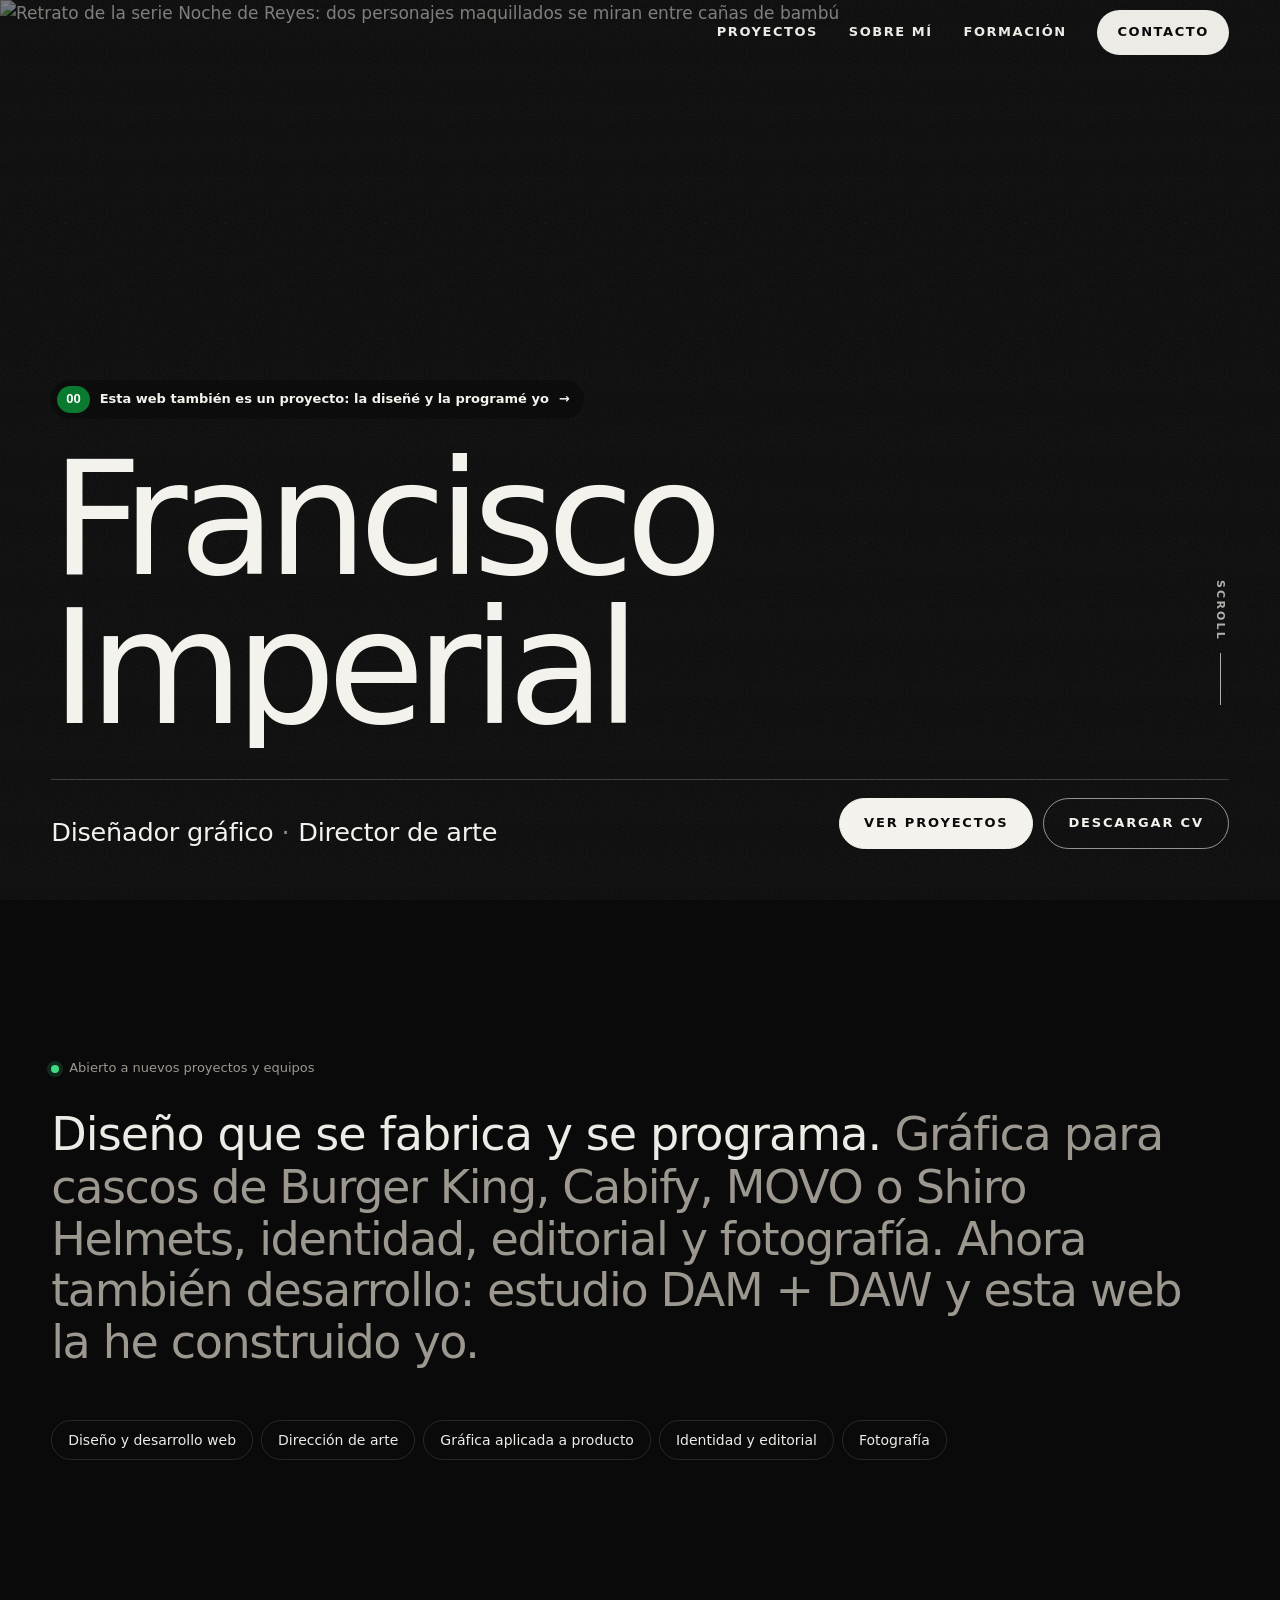
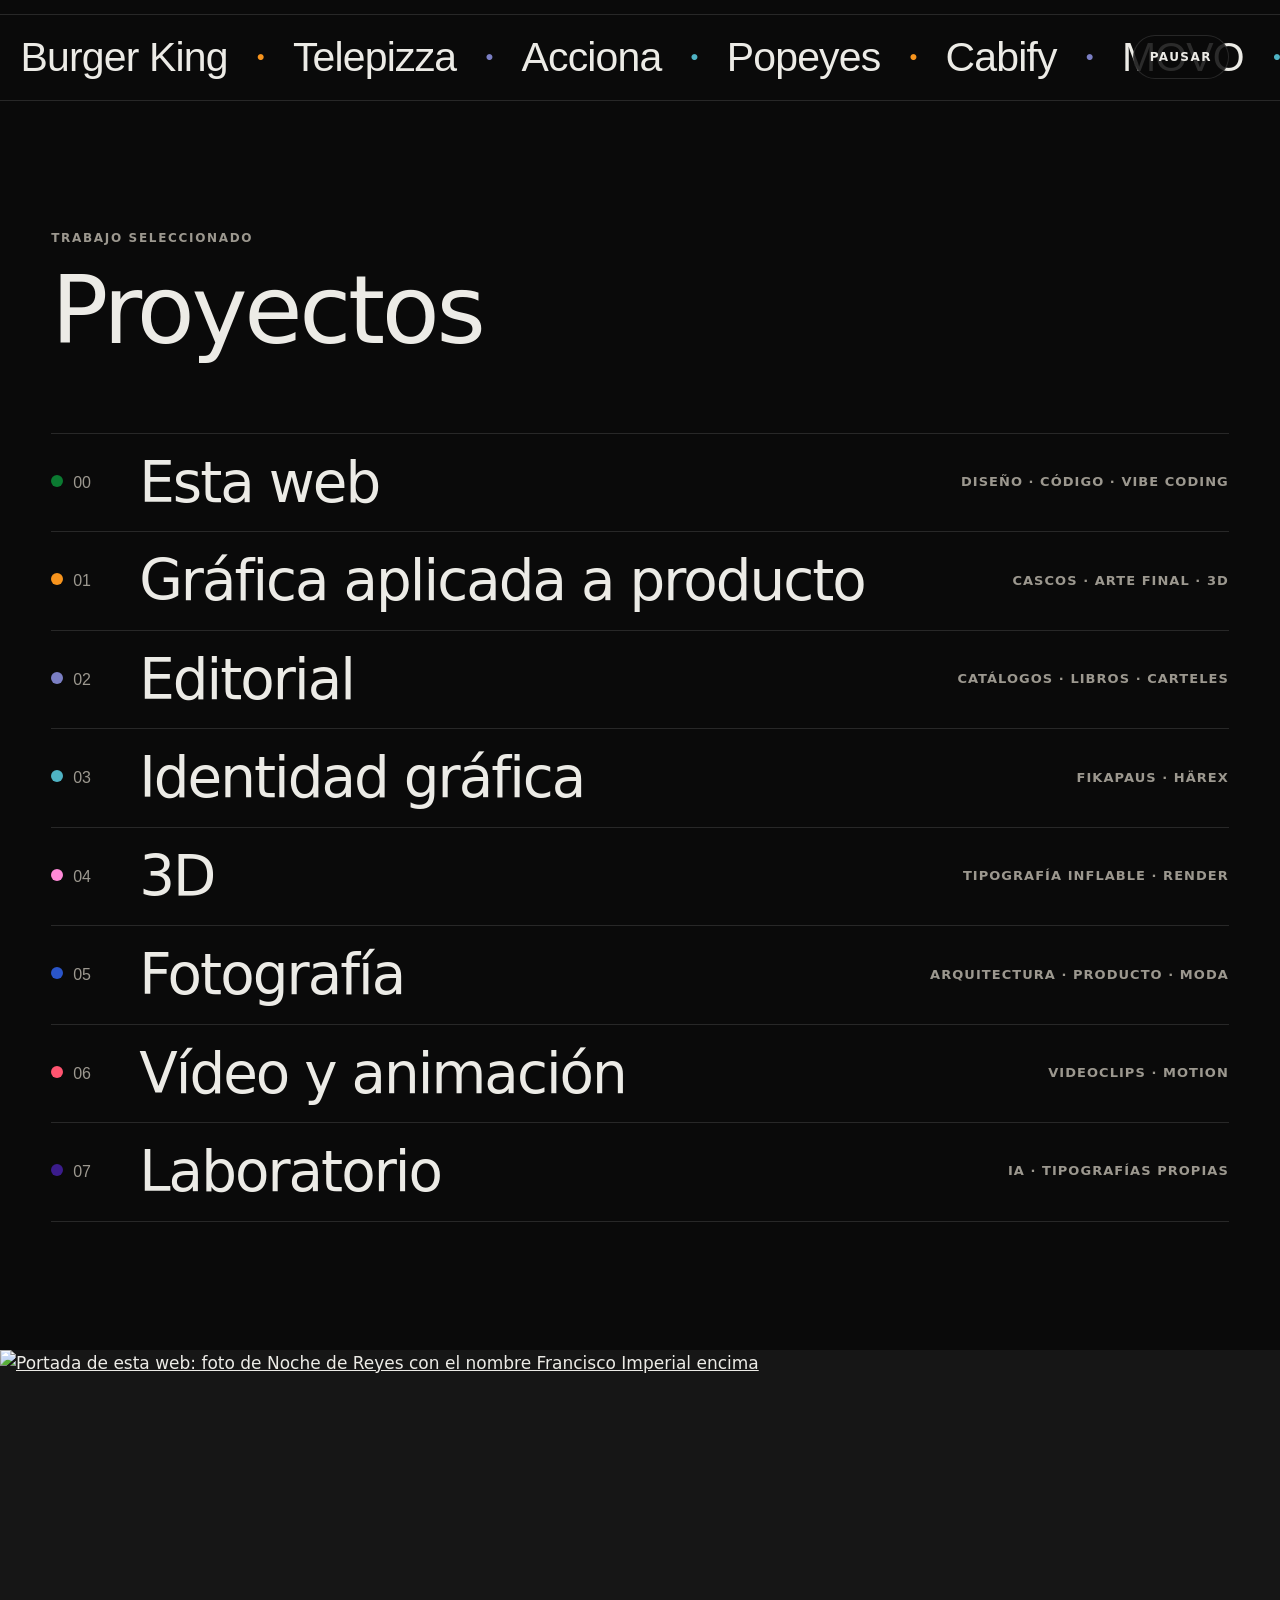
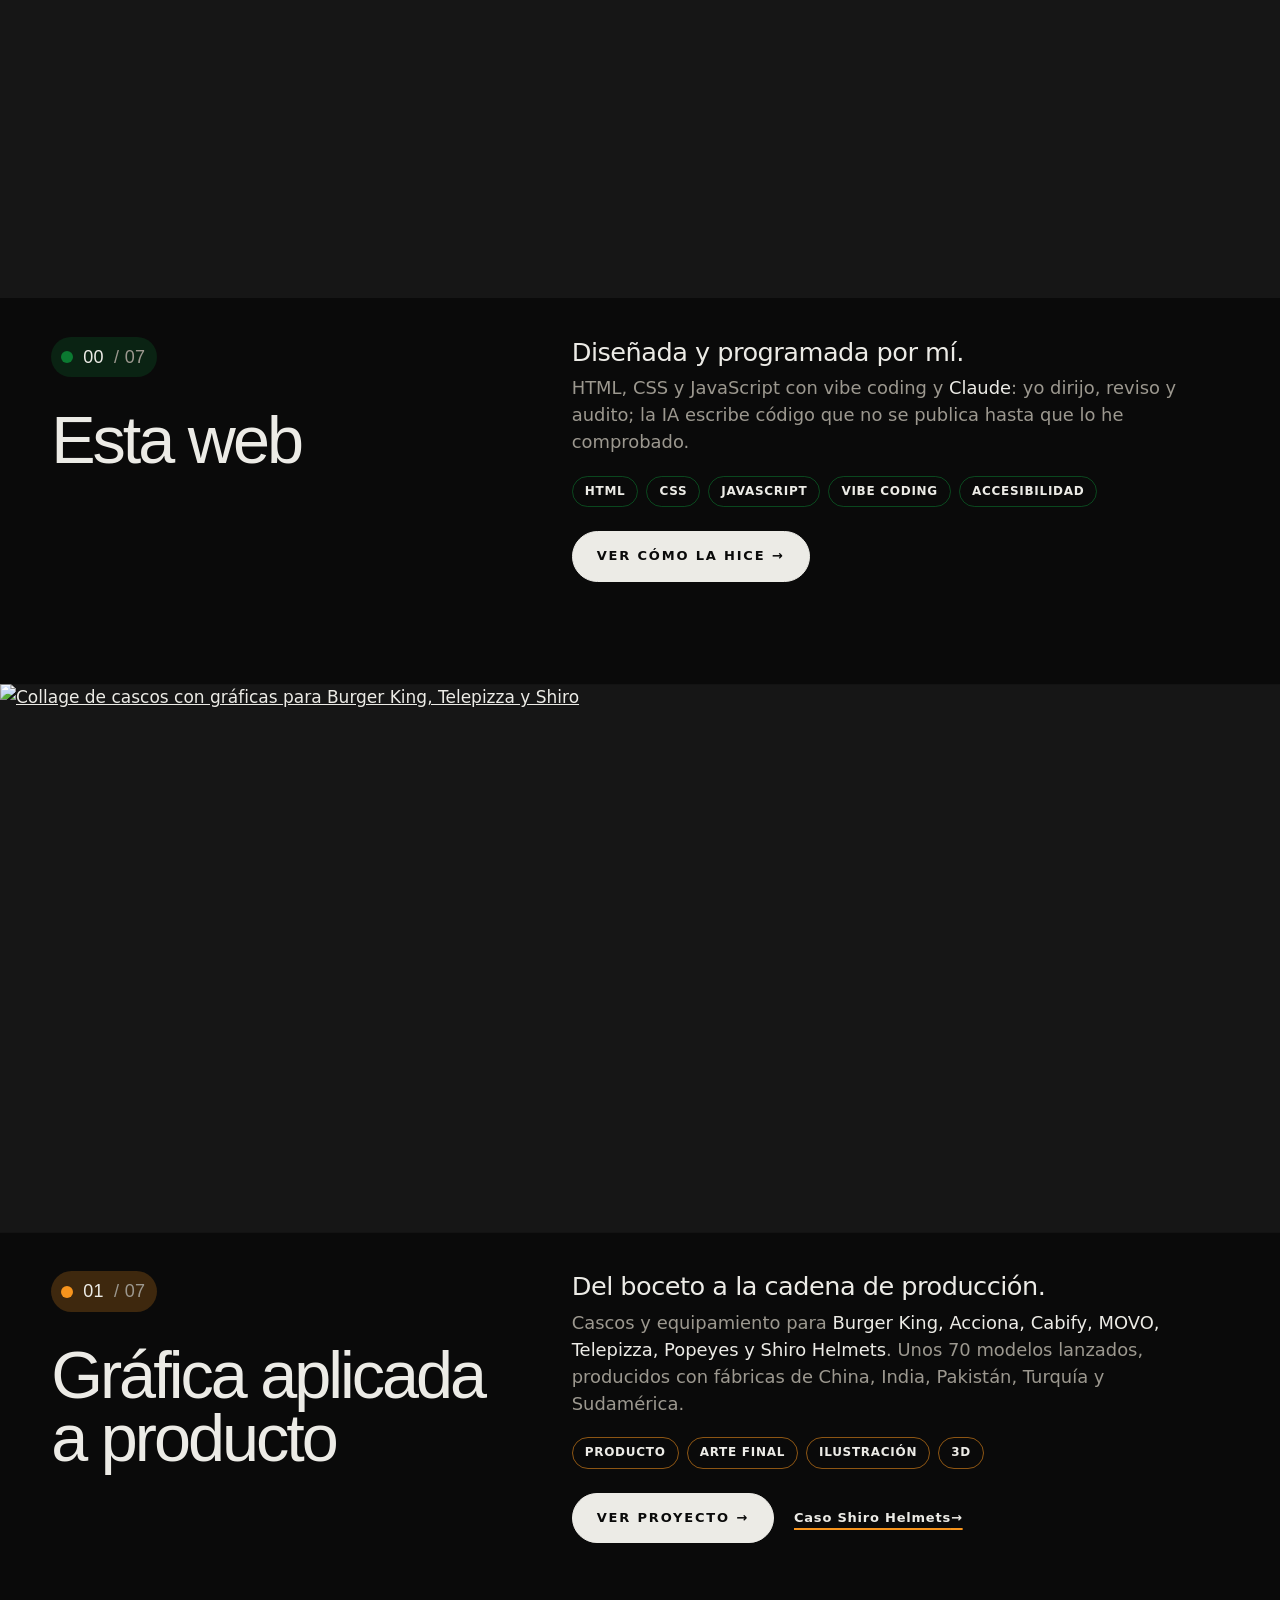
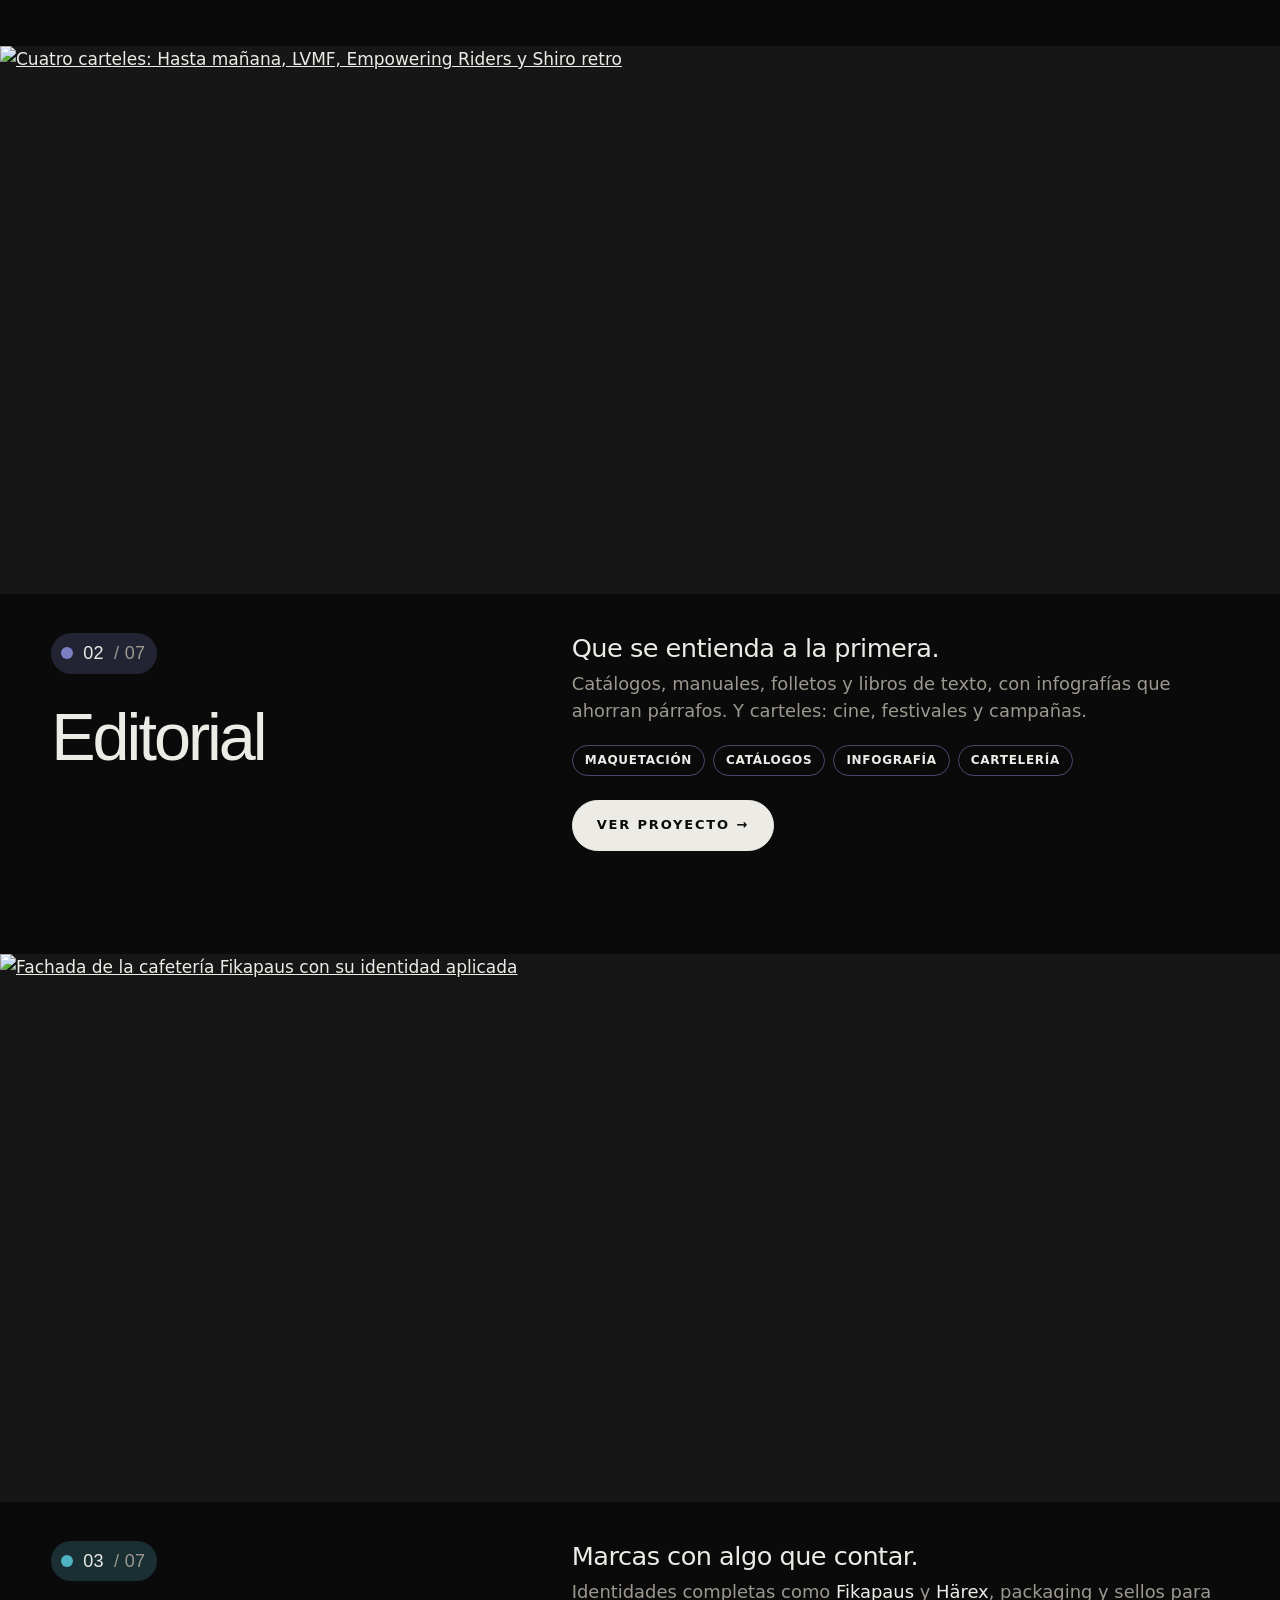
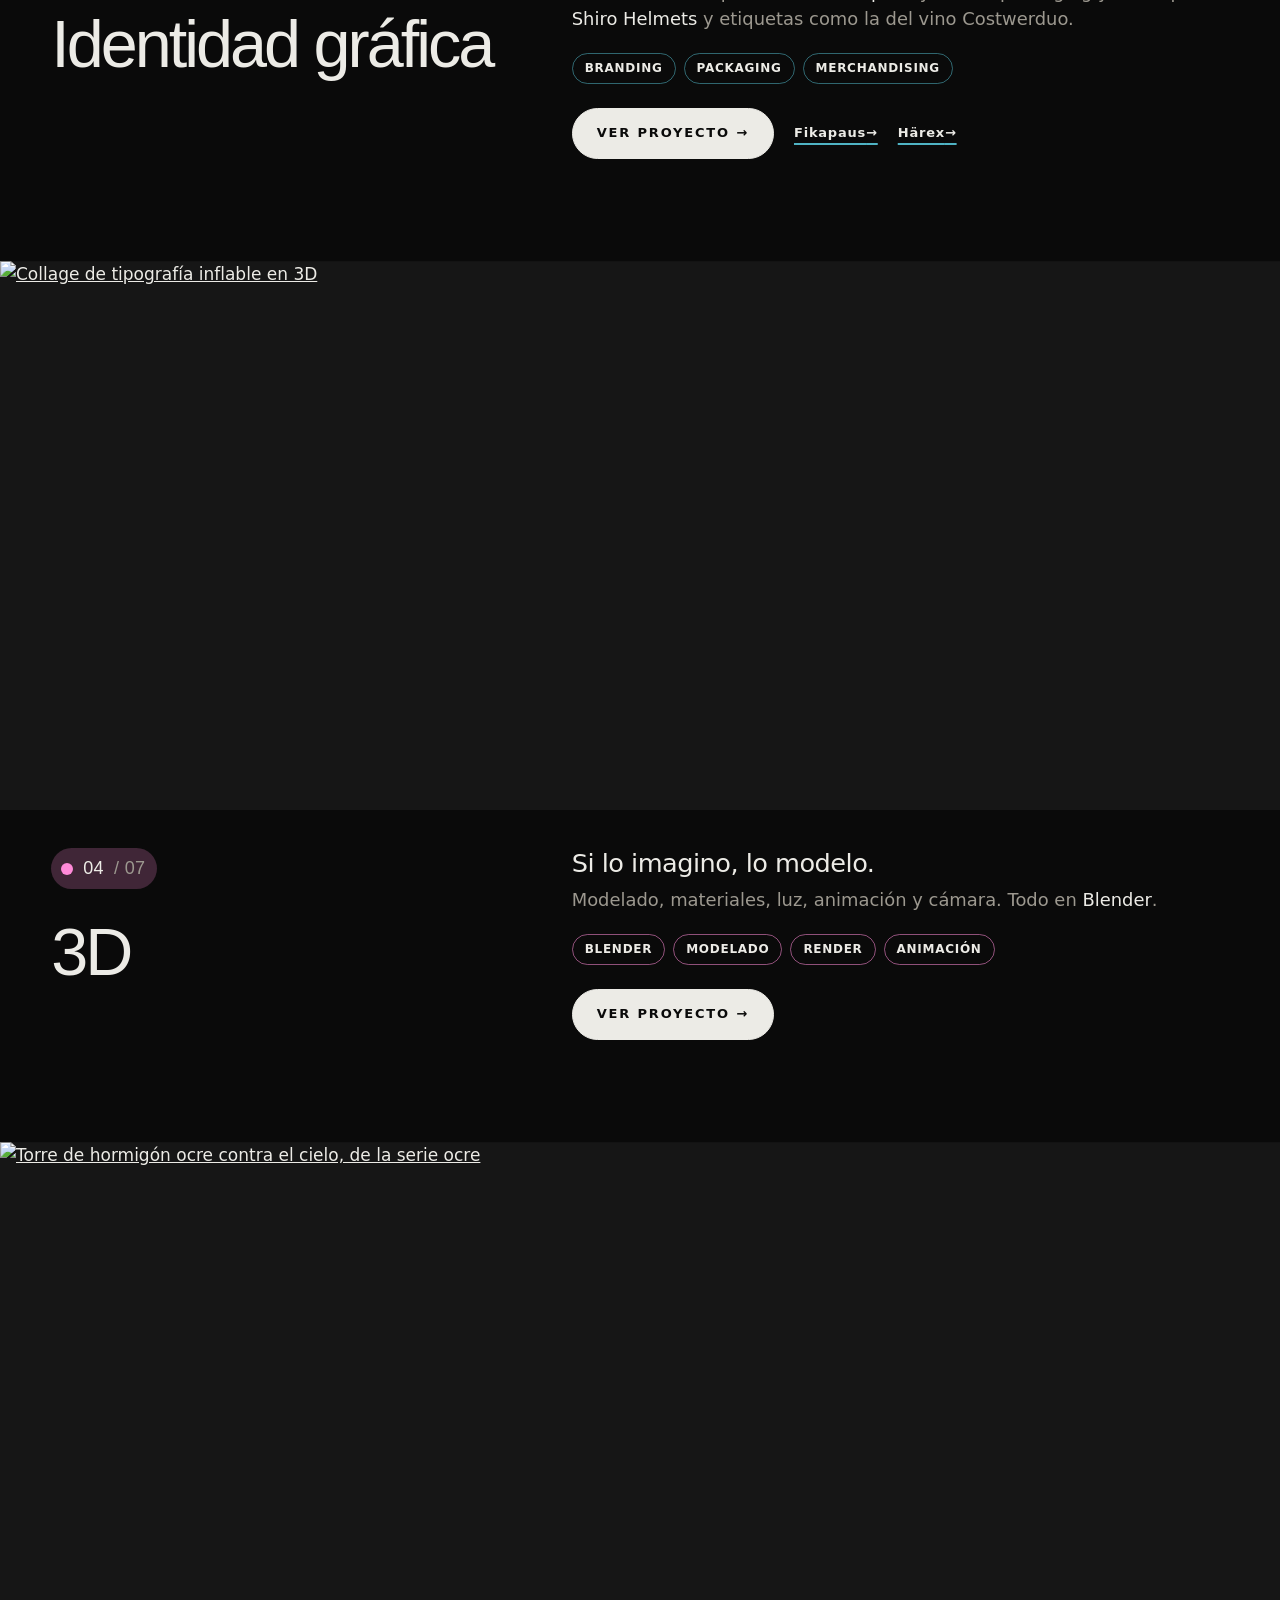
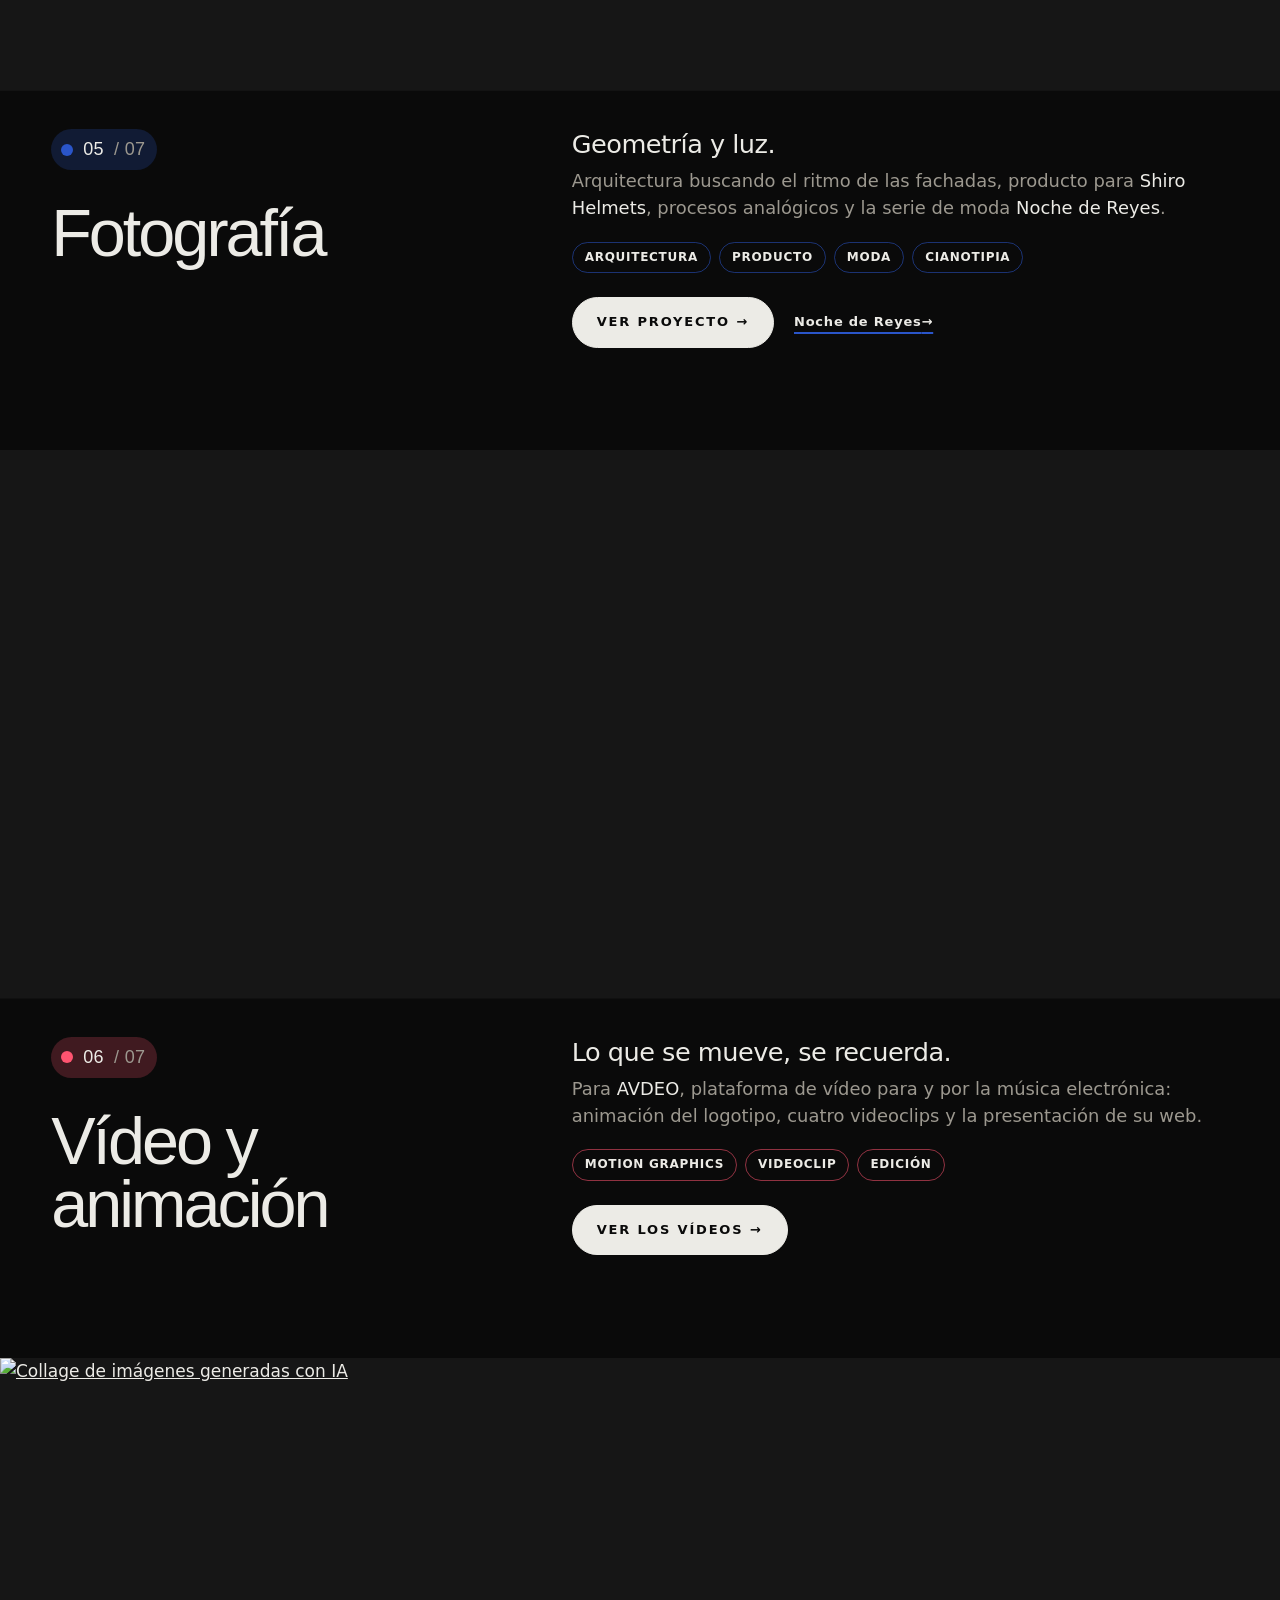
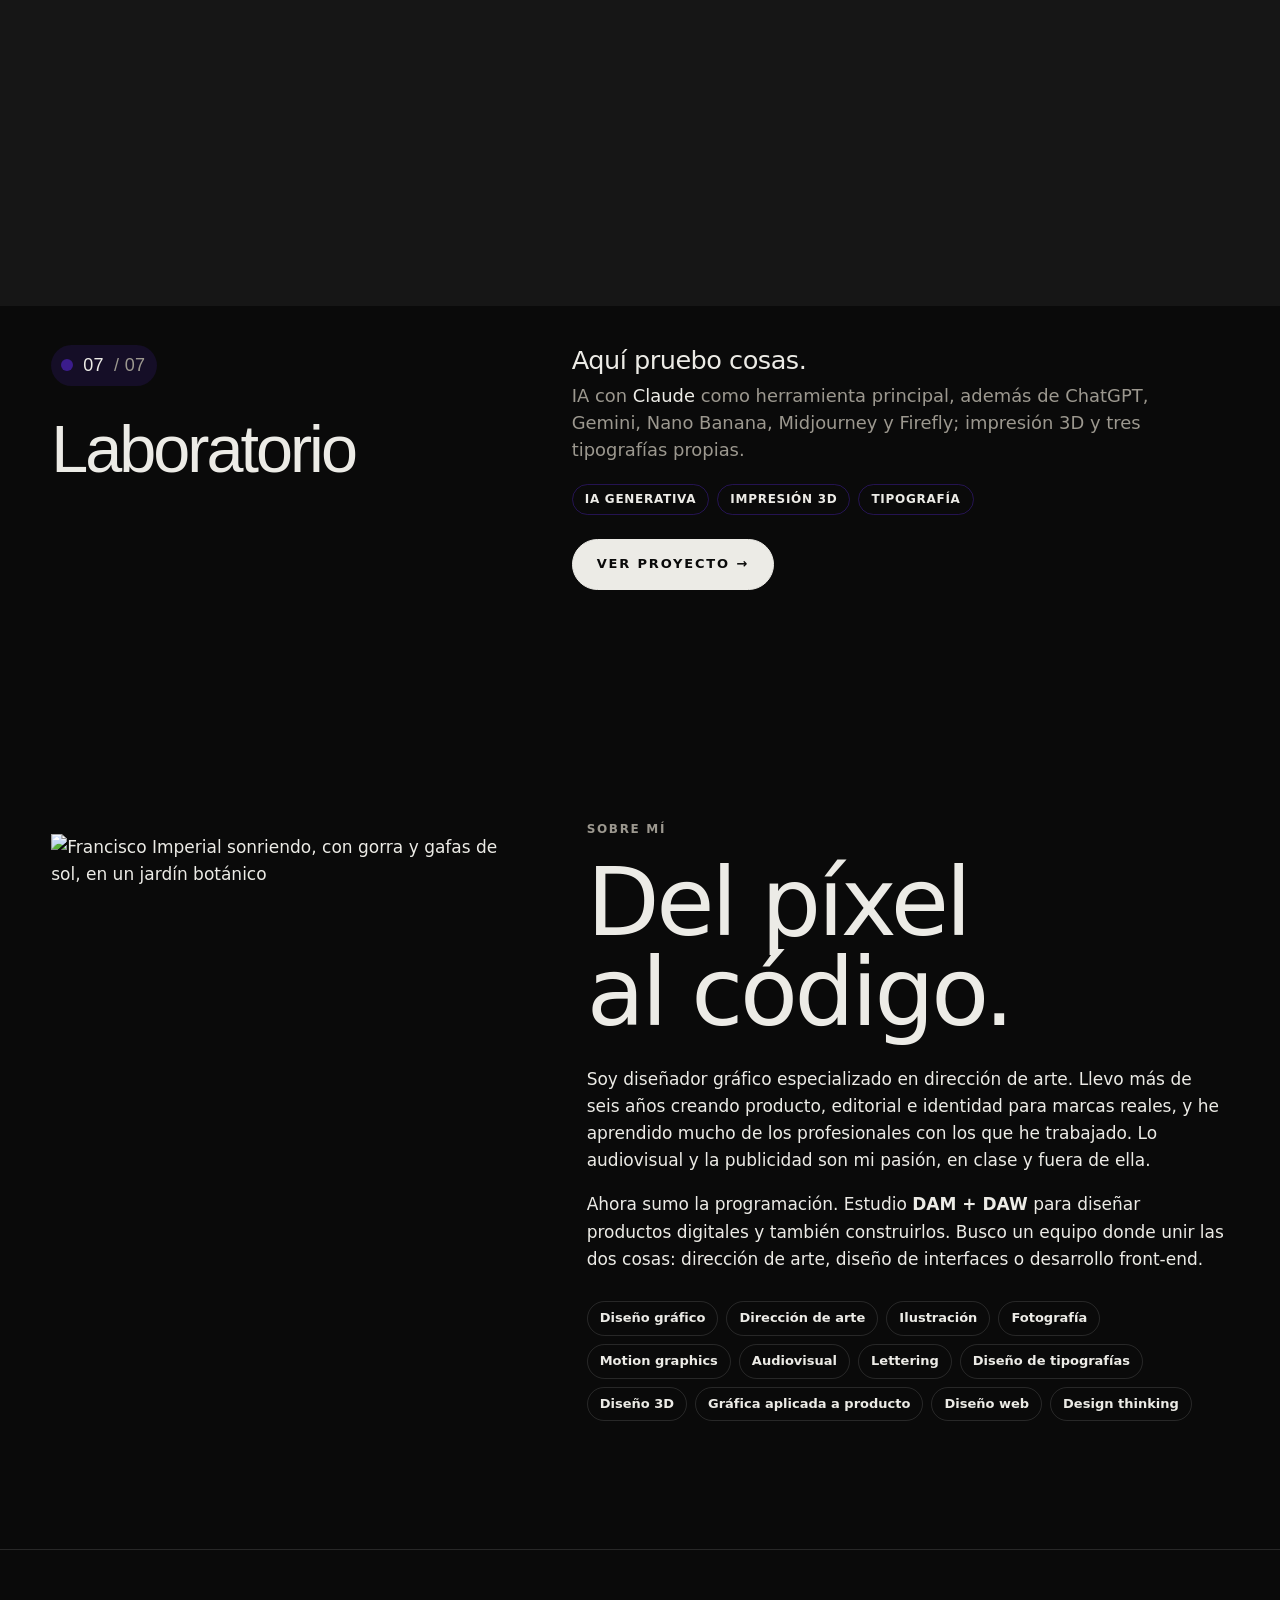
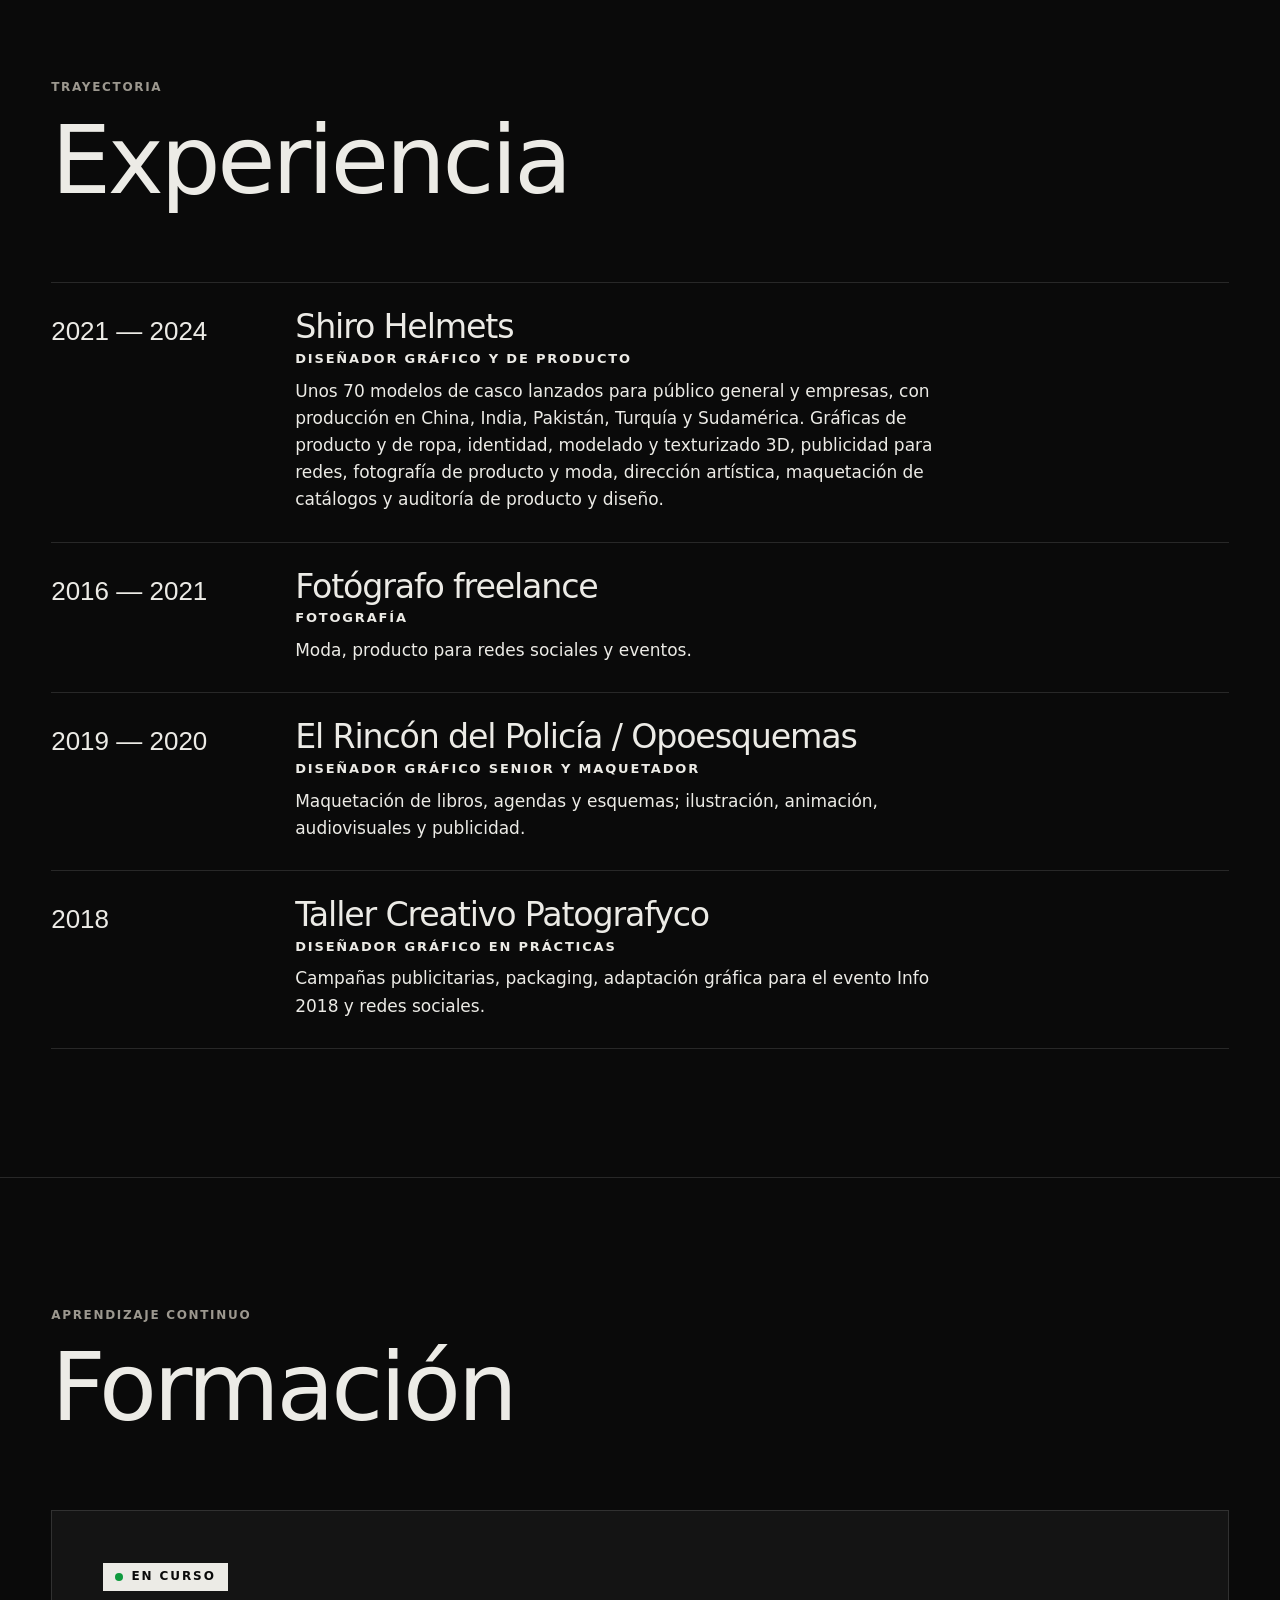
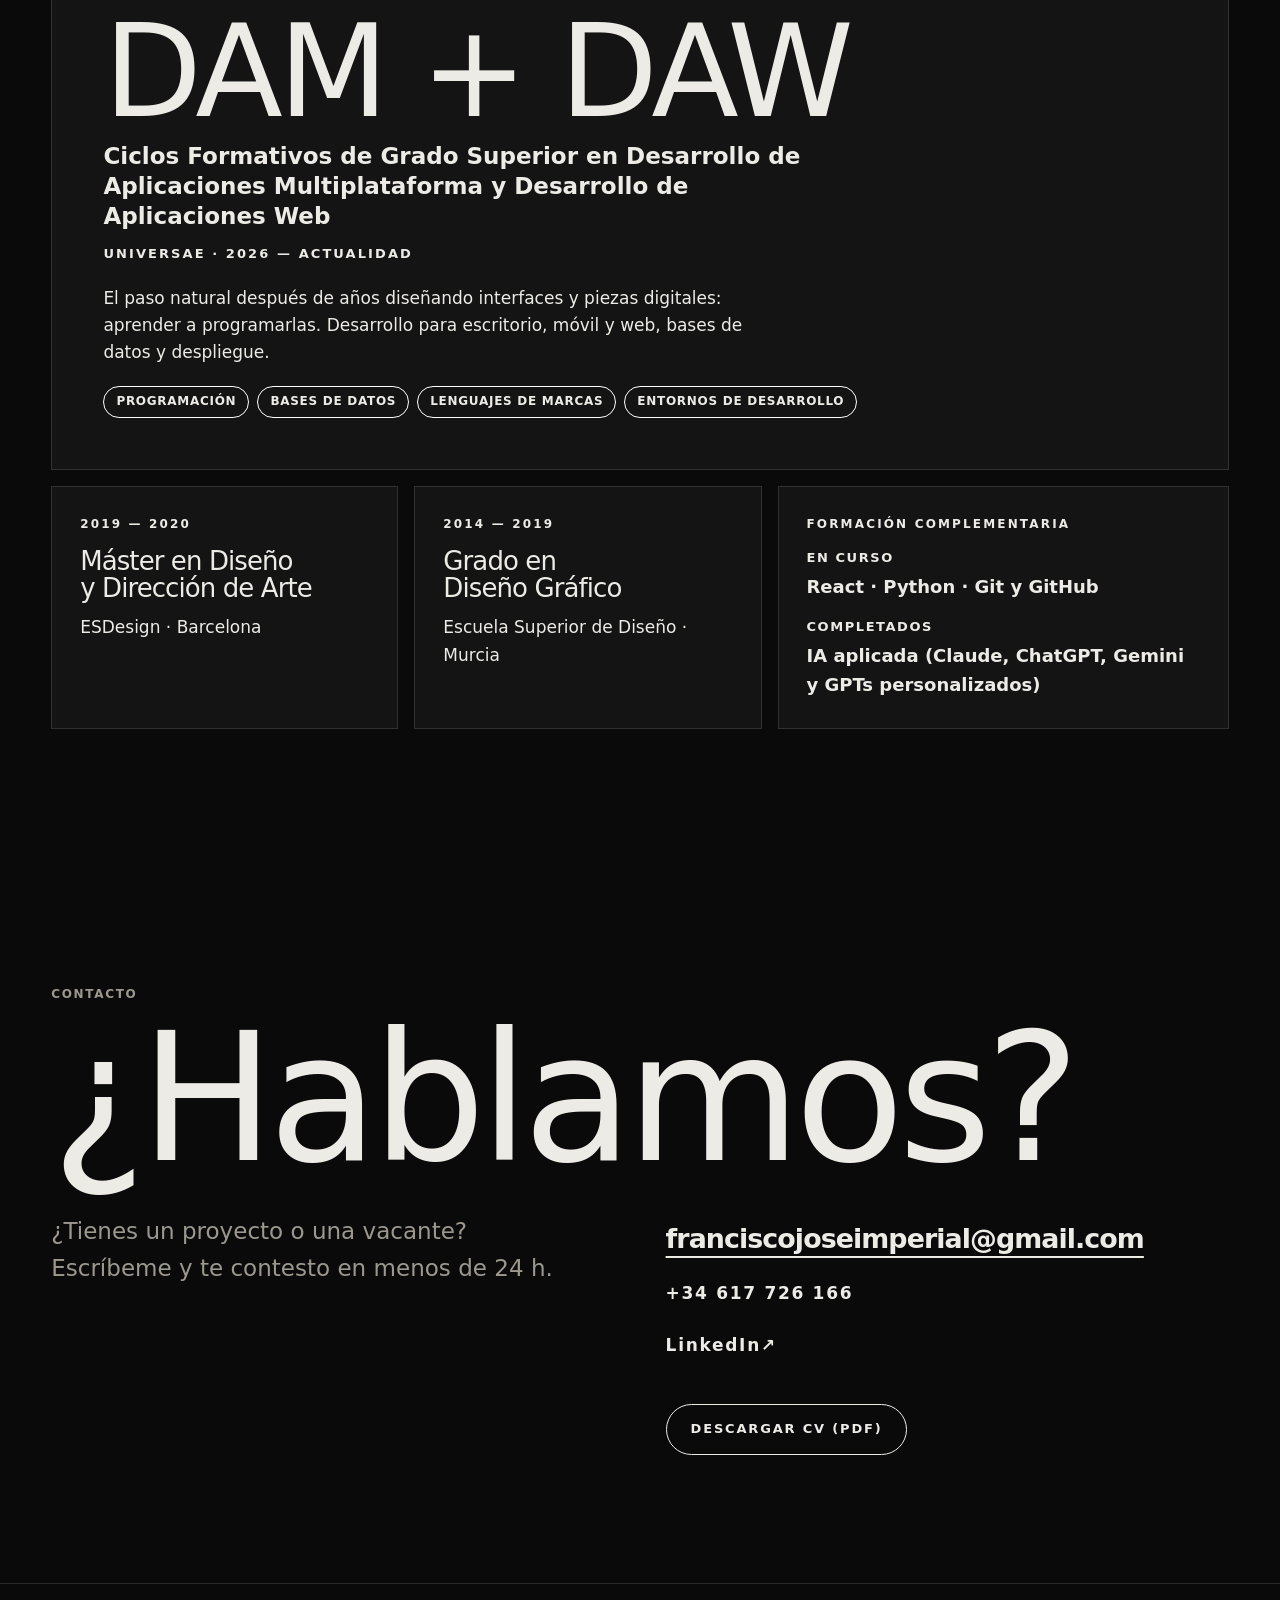
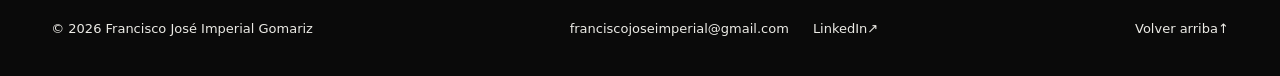
==== index.html @ a3a0b7c5 "Portfolio franciscoimperial.com: código de la web publicada HTML, CSS y JavaScript sin frameworks. S" ====
<!doctype html>
<html lang="es">
<head>
  <meta charset="utf-8">
  <meta name="viewport" content="width=device-width, initial-scale=1">
  <title>Francisco Imperial · Diseñador gráfico y desarrollador</title>
  <meta name="description" content="Portafolio de Francisco Imperial: diseño gráfico, dirección de arte, gráfica aplicada a producto, editorial, identidad y 3D. Ahora también desarrollo de aplicaciones (DAM + DAW).">
  <!-- Seguridad: solo se cargan recursos propios (y las fuentes de Google); sin enlaces de referencia hacia fuera ni indexado de imágenes -->
  <meta http-equiv="Content-Security-Policy" content="default-src 'self'; script-src 'self' 'sha256-B0QZdWO9zFfJ0/MtgCdgH2i2s/mCzvJLNpeJu+aNueE='; style-src 'self' 'unsafe-inline' https://fonts.googleapis.com; font-src 'self' https://fonts.gstatic.com; img-src 'self' data:; media-src 'self'; connect-src 'self'; object-src 'none'; base-uri 'self'; form-action 'none'">
  <meta name="referrer" content="strict-origin-when-cross-origin">
  <meta name="robots" content="noimageindex">
  <link rel="canonical" href="https://franciscoimperial.com/">
  <link rel="icon" type="image/png" sizes="32x32" href="favicon-32.png">
  <link rel="apple-touch-icon" href="apple-touch-icon.png">
  <meta name="theme-color" content="#0a0a0a">
  <meta property="og:type" content="website">
  <meta property="og:locale" content="es_ES">
  <meta property="og:site_name" content="Francisco Imperial">
  <meta property="og:title" content="Francisco Imperial · Diseñador gráfico y desarrollador">
  <meta property="og:description" content="Portafolio de Francisco Imperial: diseño gráfico, dirección de arte, gráfica aplicada a producto, editorial, identidad y 3D. Ahora también desarrollo de aplicaciones (DAM + DAW).">
  <meta property="og:url" content="https://franciscoimperial.com/">
  <meta property="og:image" content="https://franciscoimperial.com/img/compartir.jpg">
  <meta name="twitter:card" content="summary_large_image">
  <link rel="preconnect" href="https://fonts.googleapis.com">
  <link rel="preconnect" href="https://fonts.gstatic.com" crossorigin>
  <link href="https://fonts.googleapis.com/css2?family=Archivo:wdth,wght@62..125,300..900&display=swap" rel="stylesheet">
  <link rel="preload" as="image" href="img/logo-imperial.webp?v=2">
  <link rel="stylesheet" href="styles.css?v=44">
  <!-- La animación de entrada solo se ve la primera vez en cada sesión -->
  <script>try{if(sessionStorage.getItem('intro'))document.documentElement.classList.add('intro-seen');sessionStorage.setItem('intro','1')}catch(e){}</script>
</head>
<body>

  <!-- ANIMACIÓN DE ENTRADA: pantalla negra, aparece el logo, el contador llega a 100 y la cortina sube (se salta con un clic o Esc) -->
  <div class="intro" aria-hidden="true">
    <span class="intro__logo"></span>
    <span class="intro__tag">Diseño gráfico · Dirección de arte · Desarrollo</span>
    <span class="intro__count"></span>
    <span class="intro__bar"></span>
  </div>

  <a class="skip-link" href="#main">Saltar al contenido</a>

  <header class="nav">
    <a href="#inicio" class="nav__logo" aria-label="Imperial, ir al inicio">Imperial</a>
    <button class="nav__toggle" aria-expanded="false" aria-controls="menu">Menú</button>
    <nav aria-label="Principal">
      <ul class="nav__links" id="menu">
        <li><a href="#proyectos">Proyectos</a></li>
        <li><a href="#sobre-mi">Sobre mí</a></li>
        <li><a href="#formacion">Formación</a></li>
        <li><a href="#contacto" class="nav__cta">Contacto</a></li>
      </ul>
    </nav>
  </header>

  <main id="main">
    <!-- HERO -->
    <section class="hero hero--film" id="inicio">
      <picture class="hero__media">
        <source media="(max-aspect-ratio: 4/5)" srcset="img/noche-0159-600.webp 600w, img/noche-0159-1200.webp 1200w" sizes="100vw">
        <source media="(max-aspect-ratio: 5/4)" srcset="img/hero-noche-cuadrada-800.webp 800w, img/hero-noche-cuadrada-1600.webp 1600w" sizes="100vw">
        <img src="img/hero-noche-1280.webp" srcset="img/hero-noche-1280.webp 1280w, img/hero-noche-2560.webp 2560w" sizes="100vw" width="2560" height="1600" alt="Retrato de la serie Noche de Reyes: dos personajes maquillados se miran entre cañas de bambú" fetchpriority="high">
      </picture>
      <div class="hero__shade" aria-hidden="true"></div>
      <div class="hero__content">
        <a class="hero__project" href="#codigo"><span>00</span> Esta web también es un proyecto: la diseñé y la programé yo <span aria-hidden="true">→</span></a>
        <h1 class="hero__name"><span class="line"><span>Francisco</span></span> <span class="line"><span>Imperial</span></span></h1>
        <div class="hero__foot">
          <p class="hero__roles" aria-label="Diseñador gráfico, director de arte y desarrollador web">
            <span aria-hidden="true">Diseñador gráfico</span>
            <span class="roles" aria-hidden="true"><span>Director de arte</span><span>Desarrollador web</span><span>Fotógrafo</span><span>Director de arte</span></span>
          </p>
          <div class="hero__actions">
            <a href="#proyectos" class="btn">Ver proyectos</a>
            <a href="cv-francisco-imperial.pdf" class="btn btn--ghost" download="CV-Francisco-Jose-Imperial-Disenador-Grafico.pdf">Descargar CV</a>
          </div>
        </div>
        <a class="hero__credit" href="noche-de-reyes.html">Imagen · Noche de Reyes, fotografía <span aria-hidden="true">→</span></a>
        <span class="hero__scroll" aria-hidden="true">Scroll</span>
      </div>
    </section>

    <!-- PRESENTACIÓN: una frase grande, como en los portfolios de referencia -->
    <section class="statement" aria-label="Presentación">
      <p class="statement__status">Abierto a nuevos proyectos y equipos</p>
      <p class="statement__text">
        <strong class="hook">Diseño que se fabrica y se programa.</strong>
        Gráfica para cascos de Burger King, Cabify, MOVO o Shiro Helmets, identidad, editorial y fotografía.
        Ahora también desarrollo: estudio DAM + DAW y esta web la he construido yo.
      </p>
      <ul class="statement__services" aria-label="Qué hago">
        <li>Diseño y desarrollo web</li><li>Dirección de arte</li><li>Gráfica aplicada a producto</li><li>Identidad y editorial</li><li>Fotografía</li>
      </ul>
    </section>

    <!-- MARCAS: la lista se duplica para que el bucle no tenga cortes; la copia la ignora el lector de pantalla -->
    <section class="brands" aria-label="Marcas para las que he trabajado">
      <button class="brands__pause" type="button" aria-pressed="false">Pausar</button>
      <div class="brands__track">
        <ul class="brands__list">
          <li>Burger King</li><li>Telepizza</li><li>Acciona</li><li>Popeyes</li><li>Cabify</li><li>MOVO</li><li>Shiro Helmets</li><li>Opoesquemas</li>
        </ul>
        <ul class="brands__list" aria-hidden="true">
          <li>Burger King</li><li>Telepizza</li><li>Acciona</li><li>Popeyes</li><li>Cabify</li><li>MOVO</li><li>Shiro Helmets</li><li>Opoesquemas</li>
        </ul>
      </div>
    </section>

    <!-- PROYECTOS -->
    <section id="proyectos" class="projects">
      <div class="section-head">
        <p class="eyebrow">Trabajo seleccionado</p>
        <h2>Proyectos</h2>
      </div>
      <ol class="index">
        <li style="--accent: var(--green-deep)"><a href="#codigo"><span class="index__num">00</span><span class="index__title">Esta web</span><span class="index__meta">Diseño · Código · Vibe coding</span><img class="index__thumb" src="img/esta-web-900.webp" width="900" height="563" alt="" loading="lazy"></a></li>
        <li style="--accent: var(--orange)"><a href="#producto"><span class="index__num">01</span><span class="index__title">Gráfica aplicada a producto</span><span class="index__meta">Cascos · Arte final · 3D</span><img class="index__thumb" src="img/kioto-final-600.webp" width="600" height="545" alt="" loading="lazy"></a></li>
        <li style="--accent: var(--lavender)"><a href="#editorial"><span class="index__num">02</span><span class="index__title">Editorial</span><span class="index__meta">Catálogos · Libros · Carteles</span><img class="index__thumb" src="img/cartel-hasta-manana-600.webp" width="600" height="848" alt="" loading="lazy"></a></li>
        <li style="--accent: var(--teal)"><a href="#identidad"><span class="index__num">03</span><span class="index__title">Identidad gráfica</span><span class="index__meta">Fikapaus · Härex</span><img class="index__thumb" src="img/fika-collage-900.webp" width="900" height="506" alt="" loading="lazy"></a></li>
        <li style="--accent: var(--pink)"><a href="#tres-d"><span class="index__num">04</span><span class="index__title">3D</span><span class="index__meta">Tipografía inflable · Render</span><img class="index__thumb" src="img/tipo-oferta-600.webp" width="600" height="904" alt="" loading="lazy"></a></li>
        <li style="--accent: var(--cobalt)"><a href="#fotografia"><span class="index__num">05</span><span class="index__title">Fotografía</span><span class="index__meta">Arquitectura · Producto · Moda</span><img class="index__thumb" src="img/ocre-torre-cielo-800.webp" width="800" height="1200" alt="" loading="lazy"></a></li>
        <li style="--accent: var(--coral)"><a href="#video"><span class="index__num">06</span><span class="index__title">Vídeo y animación</span><span class="index__meta">Videoclips · Motion</span><img class="index__thumb" src="img/harex-globo-800.webp" width="800" height="520" alt="" loading="lazy"></a></li>
        <li style="--accent: var(--violet)"><a href="#laboratorio"><span class="index__num">07</span><span class="index__title">Laboratorio</span><span class="index__meta">IA · Tipografías propias</span><img class="index__thumb" src="img/ia-collage-900.webp" width="900" height="506" alt="" loading="lazy"></a></li>
      </ol>

      <article class="chapter" id="codigo" style="--accent: var(--green-deep)">
        <a class="chapter__media" href="como-hice-esta-web.html" tabindex="-1" aria-hidden="true"><img width="1800" height="1125" src="img/esta-web-900.webp" srcset="img/esta-web-900.webp 900w, img/esta-web-1800.webp 1800w" sizes="100vw" alt="Portada de esta web: foto de Noche de Reyes con el nombre Francisco Imperial encima" loading="lazy" style="--pos: 50% 30%"></a>
        <div class="chapter__body">
          <div class="chapter__title">
            <span class="project__num">00</span>
            <h3>Esta web</h3>
          </div>
          <div class="chapter__text">
            <p><strong class="hook">Diseñada y programada por mí.</strong> HTML, CSS y JavaScript con vibe coding y <strong>Claude</strong>: yo dirijo, reviso y audito; la IA escribe código que no se publica hasta que lo he comprobado.</p>
            <ul class="tags"><li>HTML</li><li>CSS</li><li>JavaScript</li><li>Vibe coding</li><li>Accesibilidad</li></ul>
            <div class="chapter__links"><a class="btn chapter__cta" href="como-hice-esta-web.html">Ver cómo la hice <span aria-hidden="true">→</span></a></div>
          </div>
        </div>
      </article>
      <article class="chapter" id="producto" style="--accent: var(--orange)">
        <a class="chapter__media" href="producto.html" tabindex="-1" aria-hidden="true"><img width="1800" height="1012" src="img/grafica-collage-900.webp" srcset="img/grafica-collage-900.webp 900w, img/grafica-collage-1800.webp 1800w" sizes="100vw" alt="Collage de cascos con gráficas para Burger King, Telepizza y Shiro" loading="lazy" style="--pos: 50% 50%"></a>
        <div class="chapter__body">
          <div class="chapter__title">
            <span class="project__num">01</span>
            <h3>Gráfica aplicada a producto</h3>
          </div>
          <div class="chapter__text">
            <p><strong class="hook">Del boceto a la cadena de producción.</strong> Cascos y equipamiento para <strong>Burger King, Acciona, Cabify, MOVO, Telepizza, Popeyes y Shiro Helmets</strong>. Unos 70 modelos lanzados, producidos con fábricas de China, India, Pakistán, Turquía y Sudamérica.</p>
            <ul class="tags"><li>Producto</li><li>Arte final</li><li>Ilustración</li><li>3D</li></ul>
            <div class="chapter__links"><a class="btn chapter__cta" href="producto.html">Ver proyecto <span aria-hidden="true">→</span></a><a class="chapter__more" href="shiro.html">Caso Shiro Helmets <span aria-hidden="true">→</span></a></div>
          </div>
        </div>
      </article>
      <article class="chapter" id="editorial" style="--accent: var(--lavender)">
        <a class="chapter__media" href="editorial.html" tabindex="-1" aria-hidden="true"><img width="2400" height="1350" src="img/cover-editorial-1200.webp" srcset="img/cover-editorial-1200.webp 1200w, img/cover-editorial-2400.webp 2400w" sizes="100vw" alt="Cuatro carteles: Hasta mañana, LVMF, Empowering Riders y Shiro retro" loading="lazy" style="--pos: 50% 50%"></a>
        <div class="chapter__body">
          <div class="chapter__title">
            <span class="project__num">02</span>
            <h3>Editorial</h3>
          </div>
          <div class="chapter__text">
            <p><strong class="hook">Que se entienda a la primera.</strong> Catálogos, manuales, folletos y libros de texto, con infografías que ahorran párrafos. Y carteles: cine, festivales y campañas.</p>
            <ul class="tags"><li>Maquetación</li><li>Catálogos</li><li>Infografía</li><li>Cartelería</li></ul>
            <div class="chapter__links"><a class="btn chapter__cta" href="editorial.html">Ver proyecto <span aria-hidden="true">→</span></a></div>
          </div>
        </div>
      </article>
      <article class="chapter" id="identidad" style="--accent: var(--teal)">
        <a class="chapter__media" href="identidad.html" tabindex="-1" aria-hidden="true"><img width="2000" height="1062" src="img/fika-fachada-1000.webp" srcset="img/fika-fachada-1000.webp 1000w, img/fika-fachada-2000.webp 2000w" sizes="100vw" alt="Fachada de la cafetería Fikapaus con su identidad aplicada" loading="lazy" style="--pos: 50% 50%"></a>
        <div class="chapter__body">
          <div class="chapter__title">
            <span class="project__num">03</span>
            <h3>Identidad gráfica</h3>
          </div>
          <div class="chapter__text">
            <p><strong class="hook">Marcas con algo que contar.</strong> Identidades completas como <strong>Fikapaus</strong> y <strong>Härex</strong>, packaging y sellos para <strong>Shiro Helmets</strong> y etiquetas como la del vino Costwerduo.</p>
            <ul class="tags"><li>Branding</li><li>Packaging</li><li>Merchandising</li></ul>
            <div class="chapter__links"><a class="btn chapter__cta" href="identidad.html">Ver proyecto <span aria-hidden="true">→</span></a><a class="chapter__more" href="fikapaus.html">Fikapaus <span aria-hidden="true">→</span></a><a class="chapter__more" href="harex.html">Härex <span aria-hidden="true">→</span></a></div>
          </div>
        </div>
      </article>
      <article class="chapter" id="tres-d" style="--accent: var(--pink)">
        <a class="chapter__media" href="tres-d.html" tabindex="-1" aria-hidden="true"><img width="1800" height="1010" src="img/3d-collage-900.webp" srcset="img/3d-collage-900.webp 900w, img/3d-collage-1800.webp 1800w" sizes="100vw" alt="Collage de tipografía inflable en 3D" loading="lazy" style="--pos: 50% 50%"></a>
        <div class="chapter__body">
          <div class="chapter__title">
            <span class="project__num">04</span>
            <h3>3D</h3>
          </div>
          <div class="chapter__text">
            <p><strong class="hook">Si lo imagino, lo modelo.</strong> Modelado, materiales, luz, animación y cámara. Todo en <strong>Blender</strong>.</p>
            <ul class="tags"><li>Blender</li><li>Modelado</li><li>Render</li><li>Animación</li></ul>
            <div class="chapter__links"><a class="btn chapter__cta" href="tres-d.html">Ver proyecto <span aria-hidden="true">→</span></a></div>
          </div>
        </div>
      </article>
      <article class="chapter" id="fotografia" style="--accent: var(--cobalt)">
        <a class="chapter__media" href="fotografia.html" tabindex="-1" aria-hidden="true"><img width="1600" height="1066" src="img/ocre-torre-cielo-800.webp" srcset="img/ocre-torre-cielo-800.webp 800w, img/ocre-torre-cielo-1600.webp 1600w" sizes="100vw" alt="Torre de hormigón ocre contra el cielo, de la serie ocre" loading="lazy" style="--pos: 50% 50%"></a>
        <div class="chapter__body">
          <div class="chapter__title">
            <span class="project__num">05</span>
            <h3>Fotografía</h3>
          </div>
          <div class="chapter__text">
            <p><strong class="hook">Geometría y luz.</strong> Arquitectura buscando el ritmo de las fachadas, producto para <strong>Shiro Helmets</strong>, procesos analógicos y la serie de moda <strong>Noche de Reyes</strong>.</p>
            <ul class="tags"><li>Arquitectura</li><li>Producto</li><li>Moda</li><li>Cianotipia</li></ul>
            <div class="chapter__links"><a class="btn chapter__cta" href="fotografia.html">Ver proyecto <span aria-hidden="true">→</span></a><a class="chapter__more" href="noche-de-reyes.html">Noche de Reyes <span aria-hidden="true">→</span></a></div>
          </div>
        </div>
      </article>
      <article class="chapter" id="video" style="--accent: var(--coral)">
        <a class="chapter__media" href="video.html" tabindex="-1" aria-hidden="true"><video muted loop playsinline data-hover-play preload="none" width="1280" height="720" poster="img/poster-avdeo-web.webp" aria-hidden="true" disablepictureinpicture disableremoteplayback><source src="video/avdeo-web.mp4" type="video/mp4"></video></a>
        <div class="chapter__body">
          <div class="chapter__title">
            <span class="project__num">06</span>
            <h3>Vídeo y animación</h3>
          </div>
          <div class="chapter__text">
            <p><strong class="hook">Lo que se mueve, se recuerda.</strong> Para <strong>AVDEO</strong>, plataforma de vídeo para y por la música electrónica: animación del logotipo, cuatro videoclips y la presentación de su web.</p>
            <ul class="tags"><li>Motion graphics</li><li>Videoclip</li><li>Edición</li></ul>
            <div class="chapter__links"><a class="btn chapter__cta" href="video.html">Ver los vídeos <span aria-hidden="true">→</span></a></div>
          </div>
        </div>
      </article>
      <article class="chapter" id="laboratorio" style="--accent: var(--violet)">
        <a class="chapter__media" href="laboratorio.html" tabindex="-1" aria-hidden="true"><img width="1800" height="1012" src="img/ia-collage-900.webp" srcset="img/ia-collage-900.webp 900w, img/ia-collage-1800.webp 1800w" sizes="100vw" alt="Collage de imágenes generadas con IA" loading="lazy" style="--pos: 50% 50%"></a>
        <div class="chapter__body">
          <div class="chapter__title">
            <span class="project__num">07</span>
            <h3>Laboratorio</h3>
          </div>
          <div class="chapter__text">
            <p><strong class="hook">Aquí pruebo cosas.</strong> IA con <strong>Claude</strong> como herramienta principal, además de ChatGPT, Gemini, Nano Banana, Midjourney y Firefly; impresión 3D y tres tipografías propias.</p>
            <ul class="tags"><li>IA generativa</li><li>Impresión 3D</li><li>Tipografía</li></ul>
            <div class="chapter__links"><a class="btn chapter__cta" href="laboratorio.html">Ver proyecto <span aria-hidden="true">→</span></a></div>
          </div>
        </div>
      </article>
    </section>

    <!-- SOBRE MÍ -->
    <section id="sobre-mi" class="about">
      <div class="about__photo">
        <img width="960" height="1200" src="img/fran-nueva-480.webp" srcset="img/fran-nueva-480.webp 480w, img/fran-nueva-960.webp 960w" sizes="(max-width: 900px) 360px, 480px" alt="Francisco Imperial sonriendo, con gorra y gafas de sol, en un jardín botánico" loading="lazy">
      </div>
      <div class="about__text">
        <p class="eyebrow">Sobre mí</p>
        <h2>Del píxel<br>al código.</h2>
        <p>
          Soy diseñador gráfico especializado en dirección de arte. Llevo más de seis años creando
          producto, editorial e identidad para marcas reales, y he aprendido mucho de los profesionales
          con los que he trabajado. Lo audiovisual y la publicidad son mi pasión, en clase y fuera de ella.
        </p>
        <p>
          Ahora sumo la programación. Estudio <strong>DAM + DAW</strong> para diseñar productos digitales
          y también construirlos. Busco un equipo donde unir las dos cosas: dirección de arte,
          diseño de interfaces o desarrollo front-end.
        </p>
        <ul class="skills">
          <li>Diseño gráfico</li><li>Dirección de arte</li><li>Ilustración</li><li>Fotografía</li>
          <li>Motion graphics</li><li>Audiovisual</li><li>Lettering</li><li>Diseño de tipografías</li>
          <li>Diseño 3D</li><li>Gráfica aplicada a producto</li><li>Diseño web</li><li>Design thinking</li>
        </ul>
      </div>
    </section>

    <!-- EXPERIENCIA -->
    <section class="experience" data-nav="sobre-mi">
      <div class="section-head">
        <p class="eyebrow">Trayectoria</p>
        <h2>Experiencia</h2>
      </div>
      <ol class="timeline">
        <li>
          <span class="timeline__date">2021 — 2024</span>
          <div>
            <h3>Shiro Helmets</h3>
            <p class="timeline__role">Diseñador gráfico y de producto</p>
            <p>Unos 70 modelos de casco lanzados para público general y empresas, con producción en China, India, Pakistán, Turquía y Sudamérica. Gráficas de producto y de ropa, identidad, modelado y texturizado 3D, publicidad para redes, fotografía de producto y moda, dirección artística, maquetación de catálogos y auditoría de producto y diseño.</p>
          </div>
        </li>
        <li>
          <span class="timeline__date">2016 — 2021</span>
          <div>
            <h3>Fotógrafo freelance</h3>
            <p class="timeline__role">Fotografía</p>
            <p>Moda, producto para redes sociales y eventos.</p>
          </div>
        </li>
        <li>
          <span class="timeline__date">2019 — 2020</span>
          <div>
            <h3>El Rincón del Policía / Opoesquemas</h3>
            <p class="timeline__role">Diseñador gráfico senior y maquetador</p>
            <p>Maquetación de libros, agendas y esquemas; ilustración, animación, audiovisuales y publicidad.</p>
          </div>
        </li>
        <li>
          <span class="timeline__date">2018</span>
          <div>
            <h3>Taller Creativo Patografyco</h3>
            <p class="timeline__role">Diseñador gráfico en prácticas</p>
            <p>Campañas publicitarias, packaging, adaptación gráfica para el evento Info 2018 y redes sociales.</p>
          </div>
        </li>
      </ol>
    </section>

    <!-- FORMACIÓN -->
    <section id="formacion" class="education">
      <div class="section-head">
        <p class="eyebrow">Aprendizaje continuo</p>
        <h2>Formación</h2>
      </div>

      <article class="edu-now">
        <span class="badge">En curso</span>
        <h3>DAM + DAW</h3>
        <p class="edu-now__full">Ciclos Formativos de Grado Superior en Desarrollo de Aplicaciones Multiplataforma y Desarrollo de Aplicaciones Web</p>
        <p class="edu-now__where">Universae · 2026 — actualidad</p>
        <p>
          El paso natural después de años diseñando interfaces y piezas digitales: aprender a programarlas.
          Desarrollo para escritorio, móvil y web, bases de datos y despliegue.
        </p>
        <ul class="tags"><li>Programación</li><li>Bases de datos</li><li>Lenguajes de marcas</li><li>Entornos de desarrollo</li></ul>
      </article>

      <div class="edu-grid">
        <article class="edu-card">
          <span class="edu-card__date">2019 — 2020</span>
          <h3>Máster en Diseño y Dirección de Arte</h3>
          <p>ESDesign · Barcelona</p>
        </article>
        <article class="edu-card">
          <span class="edu-card__date">2014 — 2019</span>
          <h3>Grado en Diseño Gráfico</h3>
          <p>Escuela Superior de Diseño · Murcia</p>
        </article>
        <article class="edu-card edu-card--list">
          <span class="edu-card__date">Formación complementaria</span>
          <dl>
            <dt>En curso</dt>
            <dd>React · Python · Git y GitHub</dd>
            <dt>Completados</dt>
            <dd>IA aplicada (Claude, ChatGPT, Gemini y GPTs personalizados)</dd>
          </dl>
        </article>
      </div>
    </section>

    <!-- CONTACTO -->
    <section id="contacto" class="contact is-dark">
      <p class="eyebrow">Contacto</p>
      <h2>¿Hablamos?</h2>
      <div class="contact__inner">
        <p class="contact__lead">¿Tienes un proyecto o una vacante? Escríbeme y te contesto en menos de 24 h.</p>
        <div class="contact__links">
          <a class="contact__mail" href="mailto:franciscojoseimperial@gmail.com">franciscojoseimperial@gmail.com</a>
          <a class="contact__phone" href="tel:+34617726166">+34 617 726 166</a>
          <a class="contact__phone" href="https://www.linkedin.com/in/francisco-jos%C3%A9-imperial-gomariz-396188113/" target="_blank" rel="noopener noreferrer">LinkedIn <span aria-hidden="true">↗</span><span class="visually-hidden"> (se abre en otra pestaña)</span></a>
          <a class="btn contact__cv" href="cv-francisco-imperial.pdf" download="CV-Francisco-Jose-Imperial-Disenador-Grafico.pdf">Descargar CV (PDF)</a>
        </div>
      </div>
    </section>
  </main>

  <footer class="footer">
    <span>© 2026 Francisco José Imperial Gomariz</span>
    <span class="footer__links"><a class="footer__mail" href="mailto:franciscojoseimperial@gmail.com">franciscojoseimperial@gmail.com</a><a class="footer__mail" href="https://www.linkedin.com/in/francisco-jos%C3%A9-imperial-gomariz-396188113/" target="_blank" rel="noopener noreferrer">LinkedIn <span aria-hidden="true">↗</span><span class="visually-hidden"> (se abre en otra pestaña)</span></a></span>
    <a href="#inicio">Volver arriba <span aria-hidden="true">↑</span></a>
  </footer>

  <dialog class="lightbox" aria-label="Imagen ampliada">
    <button class="lightbox__close" aria-label="Cerrar imagen">×</button>
    <img alt="">
  </dialog>

  <script src="script.js?v=19"></script>
</body>
</html>
---- styles.css ----
/* Colores sacados de las portadas del portfolio en PDF */
:root {
  --ink: #111;
  --paper: #f4f1ea;
  --line: #d9d4c8;
  --orange: #f7941d;
  --lavender: #7b7fc4;
  --teal: #4fb3c4;
  --pink: #ff8ad8;
  --violet: #3b1c8c;
  --green: #0f9a3e;
  --green-deep: #0b7a31; /* para texto pequeño y fondos con texto blanco (contraste ≥ 4.5) */
  --sage: #b9d9a5;
  --cobalt: #2a55c9; /* Fotografía: texto blanco a 6,5:1 */
  --rose: #f4b6c8; /* Serie Noche de Reyes: texto negro */
  --coral: #ff5470; /* Vídeo y animación: texto negro */
  --ochre: #d9a441; /* Serie ocre de Fotografía: texto negro a 8,4:1 */
  /* Texto sobre fondos oscuros (tarjeta DAM + DAW) */
  --on-dark: #fff;

  --gutter: clamp(16px, 4vw, 56px);
  --max: 1320px;
  --ease: cubic-bezier(.2, .7, .2, 1);
}

/* Letra provisional para los titulares condensados mientras carga Archivo:
   Impact (Mac y Windows) escalada al ancho de Archivo al 62 %, para que no salten al cambiar */
@font-face {
  font-family: "Archivo Condensed Fallback";
  src: local("Impact"), local("Impact Regular");
  font-weight: 100 900;
  size-adjust: 96%;
}

*, *::before, *::after { box-sizing: border-box; }
html { scroll-behavior: smooth; scroll-padding-top: 72px; overflow-x: clip; }
body {
  margin: 0;
  background: var(--paper);
  color: var(--ink);
  font-family: "Archivo", system-ui, sans-serif;
  font-size: 17px;
  line-height: 1.6;
  -webkit-font-smoothing: antialiased;
}
img { display: block; max-width: 100%; height: auto; }

/* Foco visible con teclado: negro sobre fondos claros, crema sobre los oscuros */
:focus-visible { outline: 3px solid var(--ink); outline-offset: 3px; }
.lightbox :focus-visible { outline-color: var(--paper); }

.skip-link {
  position: absolute; left: var(--gutter); top: -100px; z-index: 20;
  padding: 12px 18px; background: var(--ink); color: var(--paper);
  font-weight: 700; text-decoration: none;
}
.skip-link:focus { top: 12px; }
a { color: inherit; }
h1, h2, h3 { margin: 0; line-height: .95; }
h1, h2, h3, .timeline__date, .contact__mail,
.case-step__num, .case-task, .case-stats strong, .case-next__title {
  font-family: "Archivo", "Archivo Condensed Fallback", "Arial Narrow", sans-serif;
}
h2 {
  font-size: clamp(48px, 9vw, 128px);
  font-weight: 900;
  font-stretch: 70%;
  text-transform: uppercase;
  letter-spacing: -.01em;
}
section { padding: clamp(72px, 10vw, 140px) var(--gutter); }
section > * { max-width: var(--max); margin-inline: auto; }

.eyebrow {
  margin: 0 0 18px;
  font-size: 12px;
  font-weight: 600;
  letter-spacing: .28em;
  text-transform: uppercase;
}
.eyebrow__wide { letter-spacing: .6em; }
/* Frase gancho al principio de un texto: en su propia línea, más grande y condensada */
.hook {
  display: block; margin-bottom: .35em;
  font-family: "Archivo", "Archivo Condensed Fallback", "Arial Narrow", sans-serif;
  font-size: 1.45em; font-weight: 900; font-stretch: 75%; line-height: 1.05; text-transform: uppercase;
}
.section-head { margin-bottom: clamp(40px, 6vw, 80px); }

/* NAV */
.nav {
  position: sticky; top: 0; z-index: 10;
  display: flex; align-items: center; justify-content: space-between;
  padding: 0 var(--gutter);
  /* El script pone aquí el color de la sección que queda debajo del menú */
  --nav-bg: var(--green); --nav-on: var(--ink); --nav-off: var(--paper);
  background: var(--nav-bg); color: var(--nav-on);
  transition: background-color .3s, color .3s;
}
.nav :focus-visible { outline-color: var(--nav-on); }
.nav__logo {
  font-family: Georgia, "Times New Roman", serif;
  font-weight: 700; font-size: 22px; text-decoration: none; letter-spacing: -.02em;
  padding: 10px 0;
}
.nav__links { display: flex; align-items: center; gap: clamp(12px, 2.4vw, 32px); margin: 0; padding: 0; list-style: none; }
.nav__links a {
  display: block; padding: 22px 0;
  font-size: 13px; font-weight: 600; letter-spacing: .12em; text-transform: uppercase; text-decoration: none;
}
.nav__links a:hover,
.nav__links a[aria-current] { text-decoration: underline; text-decoration-thickness: 2px; text-underline-offset: 6px; }
.nav__links .nav__cta { padding: 14px 16px; background: var(--nav-on); color: var(--nav-off); transition: background-color .3s, color .3s; }
/* Al pasar el ratón o estar en Contacto, el bloque se vacía y queda solo el borde */
.nav__links .nav__cta:hover,
.nav__links .nav__cta[aria-current] { text-decoration: none; background: transparent; color: var(--nav-on); box-shadow: inset 0 0 0 2px var(--nav-on); }
.nav__toggle {
  display: none; min-height: 44px; padding: 0 16px;
  border: 2px solid var(--nav-on); background: transparent; color: var(--nav-on);
  font: inherit; font-size: 13px; font-weight: 700; letter-spacing: .12em; text-transform: uppercase; cursor: pointer;
}

/* HERO */
/* Portada en el verde de la portada del PDF. Texto pequeño en negro (5,1:1); el crema solo en el titular grande (3,3:1) */
.hero { padding-top: clamp(40px, 6vw, 80px); padding-bottom: 0; background: var(--green); }
.hero__grid {
  display: grid; grid-template-columns: 7fr 5fr; gap: clamp(28px, 4vw, 64px); align-items: center;
}
.hero__title {
  display: flex; flex-direction: column;
  font-size: clamp(64px, 11vw, 160px);
  font-weight: 900; font-stretch: 62%;
  text-transform: uppercase; line-height: .82; letter-spacing: -.02em;
}
.hero__title span:last-child { color: var(--paper); }
.hero__lead { max-width: 520px; margin: clamp(24px, 3vw, 36px) 0 28px; font-size: clamp(18px, 1.6vw, 22px); line-height: 1.45; }

/* Selección de trabajos en la portada: cada pieza lleva a su proyecto */
.hero__work { display: grid; grid-template-columns: 1fr 1fr; gap: 10px; margin: 0; padding: 0; list-style: none; }
.hero__work a { position: relative; display: block; overflow: hidden; aspect-ratio: 4 / 5; background: var(--accent); }
.hero__work img { width: 100%; height: 100%; object-fit: cover; transition: transform .6s var(--ease); }
.hero__work span {
  position: absolute; left: 0; bottom: 0; padding: 6px 10px;
  background: var(--ink); color: var(--paper);
  font-size: 12px; font-weight: 700; letter-spacing: .12em; text-transform: uppercase;
}
.hero__work a:hover img { transform: scale(1.05); }
.btn {
  display: inline-block; padding: 14px 26px;
  border: 2px solid var(--ink);
  font-size: 13px; font-weight: 700; letter-spacing: .2em; text-transform: uppercase; text-decoration: none;
  transition: background .2s, color .2s;
}
.btn:hover { background: var(--ink); color: var(--paper); }
.hero .btn { background: var(--ink); color: var(--paper); }
.hero .btn:hover { background: var(--paper); color: var(--ink); }
.hero__strip {
  display: grid; grid-template-columns: repeat(4, 1fr);
  max-width: none; margin: clamp(48px, 7vw, 96px) calc(var(--gutter) * -1) 0; padding: 0; list-style: none;
}
.hero__strip li { height: clamp(18px, 3vw, 36px); background: var(--c); }

/* CINTA DE MARCAS */
.brands {
  position: relative; display: flex; align-items: center;
  padding: 0; overflow: hidden;
  background: var(--violet); color: var(--paper);
}
.brands > * { max-width: none; margin: 0; }
.brands__track { display: flex; width: max-content; animation: brands-scroll 40s linear infinite; }
.brands.is-paused .brands__track,
.brands__track:hover { animation-play-state: paused; }
@keyframes brands-scroll { to { transform: translateX(-50%); } }
.brands__list { display: flex; margin: 0; padding: 0; list-style: none; }
.brands__list li {
  display: flex; align-items: center; gap: .5em; padding: 18px 0 18px .5em;
  font-family: "Archivo", "Archivo Condensed Fallback", "Arial Narrow", sans-serif;
  font-size: clamp(28px, 4vw, 52px); font-weight: 900; font-stretch: 70%;
  text-transform: uppercase; white-space: nowrap; line-height: 1;
}
/* Estrellas separadoras: naranja, rosa y turquesa (≥ 5:1 sobre violeta; la lavanda no llega) */
.brands__list li::after { content: "✦"; font-size: .6em; color: var(--orange); }
.brands__list li:nth-child(3n+2)::after { color: var(--pink); }
.brands__list li:nth-child(3n)::after { color: var(--teal); }
.brands__pause {
  position: absolute; right: var(--gutter); z-index: 1;
  min-height: 44px; padding: 0 16px;
  border: 2px solid var(--paper); background: var(--violet); color: var(--paper);
  font: inherit; font-size: 12px; font-weight: 700; letter-spacing: .12em; text-transform: uppercase; cursor: pointer;
}
.brands__pause:hover { background: var(--paper); color: var(--violet); }
.brands :focus-visible { outline-color: var(--paper); }

/* PROYECTOS */
/* El título «Proyectos» continúa el violeta de la cinta de marcas */
.projects { padding-bottom: 0; background: var(--violet); color: var(--paper); }
/* Cada proyecto es un capítulo de su color, a todo el ancho de la pantalla (como las portadas del PDF).
   El border-image pinta el fondo hacia los lados sin romper el ancho máximo del contenido. */
.project {
  --on: var(--on-accent, var(--ink));
  display: grid; grid-template-columns: minmax(260px, 4fr) 8fr; gap: clamp(24px, 4vw, 64px);
  padding-block: clamp(56px, 8vw, 112px);
  color: var(--on);
  border-image: conic-gradient(var(--accent) 0 0) fill 0 / / 0 100vw;
}
.project :focus-visible { outline-color: var(--on); }
.project__head { position: sticky; top: 96px; align-self: start; }
.project__num {
  display: inline-block; margin-bottom: 16px; padding: 4px 10px;
  background: var(--on); color: var(--accent);
  font-weight: 800; letter-spacing: .1em;
}
.project h3 {
  font-size: clamp(36px, 4.4vw, 64px); font-weight: 900; font-stretch: 70%; text-transform: uppercase;
}
.project .tags li { border-color: var(--on); }
/* Tarjeta «Cómo uso la IA» en Laboratorio. Con ella la columna es más alta que un portátil pequeño,
   así que esa columna deja de quedarse fija para que la tarjeta no quede cortada */
.project__head:has(.ai-note) { position: static; }
.ai-note { margin-top: 28px; padding: 20px 22px; border: 2px solid var(--on); }
.ai-note :is(h2, h4) {
  margin: 0 0 14px;
  font-family: "Archivo", "Archivo Condensed Fallback", "Arial Narrow", sans-serif;
  font-size: 22px; font-weight: 900; font-stretch: 75%; line-height: 1; text-transform: uppercase;
}
.ai-note dl { margin: 0; }
.ai-note dt { font-size: 12px; font-weight: 700; letter-spacing: .14em; text-transform: uppercase; }
.ai-note dd { margin: 4px 0 14px; font-size: 15px; line-height: 1.45; }
.ai-note dd:last-child { margin-bottom: 0; }
.project__case { margin-top: 28px; background: var(--on); color: var(--accent); border-color: var(--on); }
.project__case:hover { background: transparent; color: var(--on); }

.tags { display: flex; flex-wrap: wrap; gap: 8px; margin: 20px 0 0; padding: 0; list-style: none; }
.tags li {
  padding: 4px 12px; border: 1.5px solid var(--ink);
  font-size: 12px; font-weight: 600; letter-spacing: .06em; text-transform: uppercase;
}

.gallery { display: grid; gap: 12px; }
.gallery--wide-left  { grid-template-columns: 2.4fr 1fr; }
.gallery--wide-right { grid-template-columns: 1fr 2.4fr; }
/* Dos collages apilados y el chocolate en vertical a su lado, sin ampliarlo por encima de su tamaño */
.gallery--three { grid-template-columns: 2.4fr 1fr; }
.gallery--three .shot:last-child { grid-column: 2; grid-row: 1 / span 2; }

/* Tipografía inflable (3D): renders transparentes colocados como un cartel */
.gallery--balloons {
  grid-template-columns: repeat(6, 1fr);
  grid-template-areas:
    "oferta oferta friday friday friday friday"
    "oferta oferta diez diez h48 h48"
    "maria maria maria maria maria maria"
    "collage collage collage collage collage collage";
  align-items: center;
}
.b-oferta { grid-area: oferta; } .b-friday { grid-area: friday; } .b-diez { grid-area: diez; }
.b-48h { grid-area: h48; } .b-maria { grid-area: maria; } .b-collage { grid-area: collage; }
.shot--float { background: transparent; }
.shot--float img { object-fit: contain; }

/* Visor 360° del casco (proyecto 01) */
.viewer {
  grid-column: 1 / -1;
  display: grid; grid-template-columns: minmax(260px, 4fr) 8fr; gap: clamp(24px, 4vw, 64px); align-items: center;
  margin-top: clamp(16px, 3vw, 32px); padding-top: clamp(32px, 4vw, 56px); border-top: 2px solid var(--on);
}
.viewer__title {
  margin: 0 0 12px;
  font-family: "Archivo", "Archivo Condensed Fallback", "Arial Narrow", sans-serif;
  font-size: clamp(32px, 3.6vw, 52px); font-weight: 900; font-stretch: 70%; line-height: .95; text-transform: uppercase;
}
.viewer__info p:not(.eyebrow) { margin: 0 0 12px; }
.viewer__hint { font-size: 13px; font-weight: 700; letter-spacing: .08em; text-transform: uppercase; }
.viewer__main { width: 100%; max-width: 640px; justify-self: center; }
.viewer__stage {
  aspect-ratio: 1; background: #000; cursor: grab;
  touch-action: pan-y; user-select: none; -webkit-user-select: none;
}
.viewer__stage:active { cursor: grabbing; }
.viewer__img { width: 100%; height: 100%; object-fit: cover; pointer-events: none; }
.viewer__controls { display: flex; align-items: center; gap: 12px; margin-top: 16px; }
.viewer__btn {
  flex: none; width: 44px; height: 44px;
  border: 2px solid var(--on); background: transparent; color: var(--on);
  font: inherit; font-size: 20px; font-weight: 700; cursor: pointer;
}
.viewer__btn:hover { background: var(--on); color: var(--accent); }
.viewer__range { flex: 1; min-width: 0; height: 44px; accent-color: var(--ink); cursor: pointer; }
.viewer__label { min-width: 8.5em; font-size: 13px; font-weight: 700; letter-spacing: .1em; text-transform: uppercase; }

.shot {
  position: relative; overflow: hidden;
  padding: 0; border: 0; cursor: zoom-in;
  background: var(--accent);
}
.shot img { width: 100%; height: 100%; object-fit: cover; transition: transform .6s var(--ease), opacity .3s; }
.shot::after {
  content: "+"; position: absolute; right: 12px; bottom: 12px;
  display: grid; place-items: center; width: 36px; height: 36px;
  background: var(--paper); color: var(--ink); font-size: 22px; font-weight: 700;
  opacity: 0; transform: translateY(6px); transition: opacity .25s, transform .25s var(--ease);
}
.shot:hover img { transform: scale(1.04); }
.shot:hover::after, .shot:focus-visible::after { opacity: 1; transform: none; }
/* En pantallas táctiles no hay hover: el «+» se ve siempre para indicar que se puede ampliar */
@media (hover: none) {
  .shot::after { opacity: 1; transform: none; }
  /* Sobre los rótulos inflables el «+» tapaba letras: ahí se quita (se siguen pudiendo ampliar) */
  .shot--float::after, .gallery--masonry .shot::after { display: none; }
}

/* CASO DE ESTUDIO (shiro.html): cada bloque en un color de la paleta, sin neutros */
.case-hero { background: var(--orange); padding-top: clamp(32px, 5vw, 64px); }
.case-back {
  display: inline-block; margin-bottom: clamp(24px, 4vw, 48px); padding: 12px 0;
  font-size: 13px; font-weight: 700; letter-spacing: .12em; text-transform: uppercase; text-decoration: none;
}
.case-back:hover { text-decoration: underline; text-underline-offset: 6px; }
.case-title {
  font-size: clamp(64px, 13vw, 200px); font-weight: 900; font-stretch: 62%;
  text-transform: uppercase; line-height: .82; letter-spacing: -.02em;
}
.case-lead { max-width: 640px; margin: clamp(24px, 3vw, 36px) 0 0; font-size: clamp(19px, 1.8vw, 24px); line-height: 1.4; }
.case-facts {
  display: grid; grid-template-columns: repeat(4, 1fr); gap: 24px;
  margin: clamp(36px, 5vw, 64px) auto; padding-top: 24px; border-top: 2px solid var(--ink);
}
.case-facts dt { font-size: 12px; font-weight: 700; letter-spacing: .16em; text-transform: uppercase; }
.case-facts dd { margin: 6px 0 0; font-size: 18px; font-weight: 600; line-height: 1.35; }
.case-cover { display: block; width: 100%; }

.case-block--violet { background: var(--violet); color: var(--paper); }
.case-block--violet :focus-visible { outline-color: var(--paper); }
.case-block--teal { background: var(--teal); }
.case-block--pink { background: var(--pink); }
.case-block--green { background: var(--green); }
.case-block h2 { margin-bottom: clamp(32px, 5vw, 64px); }
.case-split { display: grid; grid-template-columns: 5fr 7fr; gap: clamp(24px, 4vw, 64px); align-items: start; }
.case-split h2 { margin: 0; }
.case-text p { margin: 0 0 20px; font-size: clamp(19px, 1.8vw, 24px); line-height: 1.45; }

.case-tasks { display: grid; grid-template-columns: repeat(auto-fill, minmax(240px, 1fr)); gap: 12px; margin: 0 auto; padding: 0; list-style: none; }
.case-task {
  padding: 24px; border: 2px solid var(--ink);
  font-size: clamp(22px, 2.2vw, 30px); font-weight: 900; font-stretch: 75%; line-height: 1.05; text-transform: uppercase;
}

.case-steps { margin: 0 auto; padding: 0; list-style: none; }
.case-step {
  display: grid; grid-template-columns: 120px 4fr 7fr; gap: clamp(20px, 3vw, 48px); align-items: start;
  padding-block: clamp(28px, 4vw, 48px); border-top: 2px solid var(--ink);
}
.case-step__num { font-size: clamp(48px, 6vw, 88px); font-weight: 900; font-stretch: 62%; line-height: .8; }
.case-step h3 { font-size: clamp(28px, 3vw, 44px); font-weight: 900; font-stretch: 70%; text-transform: uppercase; }
.case-step p { margin: 12px 0 0; }

.case-stats { display: grid; grid-template-columns: repeat(2, 1fr); gap: 16px; margin: 0 auto; padding: 0; list-style: none; }
.case-stats li { padding: 28px; border: 2px solid var(--ink); }
.case-stats strong {
  display: block; font-size: clamp(64px, 9vw, 140px); font-weight: 900; font-stretch: 62%; line-height: .85;
}
.case-stats span { display: block; margin-top: 12px; font-weight: 600; }

.case-next { padding: 0; background: var(--lavender); }
.case-next a {
  display: block; padding: clamp(56px, 8vw, 112px) var(--gutter); text-decoration: none;
}
.case-next a > * { max-width: var(--max); margin-inline: auto; }
.case-next__title {
  display: block; font-size: clamp(56px, 10vw, 160px); font-weight: 900; font-stretch: 62%;
  line-height: .85; text-transform: uppercase;
}
.case-next a:hover .case-next__title { text-decoration: underline; text-decoration-thickness: 6px; text-underline-offset: 12px; }

/* SOBRE MÍ */
.about {
  display: grid; grid-template-columns: 5fr 7fr; gap: clamp(32px, 6vw, 96px); align-items: center;
  max-width: none; background: var(--sage);
}
.about > * { margin: 0; }
.about__photo { justify-self: end; width: 100%; max-width: 480px; }
.about__photo img { width: 100%; aspect-ratio: 4 / 5; object-fit: cover; }
.about__text { max-width: 640px; }
.about__text h2 { margin-bottom: 28px; }
.skills { display: flex; flex-wrap: wrap; gap: 8px; margin: 28px 0 0; padding: 0; list-style: none; }
.skills li { padding: 6px 12px; background: var(--ink); color: var(--paper); font-size: 13px; font-weight: 600; }

/* EXPERIENCIA */
.timeline { margin: 0 auto; padding: 0; list-style: none; }
.timeline li {
  display: grid; grid-template-columns: 220px 1fr; gap: 24px;
  padding: 28px 0; border-top: 1px solid var(--ink);
}
.timeline li:last-child { border-bottom: 1px solid var(--ink); }
.timeline__date { font-weight: 800; font-stretch: 80%; font-size: 20px; }
.timeline h3 { font-size: clamp(24px, 2.6vw, 34px); font-weight: 800; font-stretch: 80%; text-transform: uppercase; }
.timeline__role { margin: 6px 0 8px; font-size: 13px; font-weight: 700; letter-spacing: .14em; text-transform: uppercase; }
.timeline p:last-child { margin: 0; max-width: 680px; }

/* FORMACIÓN */
/* Experiencia comparte el salvia de «Sobre mí»: un solo capítulo sobre ti */
.experience { background: var(--sage); }
.education { background: var(--teal); color: var(--ink); }
.edu-now {
  position: relative;
  padding: clamp(28px, 4vw, 56px);
  background: var(--violet); color: var(--on-dark);
  margin-bottom: 16px;
}
.badge {
  display: inline-flex; align-items: center; gap: 8px;
  padding: 4px 12px; background: var(--on-dark); color: var(--violet);
  font-size: 12px; font-weight: 800; letter-spacing: .16em; text-transform: uppercase;
}
.badge::before {
  content: ""; width: 8px; height: 8px; border-radius: 50%; background: currentColor;
  animation: pulse 1.8s ease-in-out 3; /* parpadea tres veces y se queda quieto */
}
@keyframes pulse { 50% { opacity: .25; } }
.edu-now h3 {
  margin: 20px 0 10px;
  font-size: clamp(56px, 10vw, 140px); font-weight: 900; font-stretch: 62%;
}
.edu-now__full { max-width: 720px; margin: 0; font-size: clamp(18px, 1.8vw, 24px); font-weight: 600; line-height: 1.3; }
.edu-now__where { margin: 12px 0 20px; font-size: 13px; font-weight: 700; letter-spacing: .16em; text-transform: uppercase; }
.edu-now > p:not([class]) { max-width: 640px; }
.edu-now .tags li { border-color: var(--on-dark); }

.edu-grid { display: grid; grid-template-columns: 1fr 1fr 1.3fr; gap: 16px; }
.edu-card { padding: 28px; border: 1.5px solid var(--ink); }
.edu-card__date { display: block; margin-bottom: 14px; font-size: 12px; font-weight: 700; letter-spacing: .18em; text-transform: uppercase; }
.edu-card h3 { font-size: 26px; font-weight: 800; font-stretch: 80%; line-height: 1.05; text-transform: uppercase; }
.edu-card p { margin: 12px 0 0; }
.edu-card dl { margin: 0; }
.edu-card dt { font-size: 13px; font-weight: 700; letter-spacing: .12em; text-transform: uppercase; }
.edu-card dd { margin: 4px 0 16px; font-size: 18px; font-weight: 600; }
.edu-card dd:last-child { margin-bottom: 0; }

/* CONTACTO */
.contact { text-align: center; background: var(--orange); }
.contact h2 { margin-bottom: 20px; }
.contact__lead { max-width: 520px; margin: 0 auto 28px; font-size: clamp(17px, 1.6vw, 20px); }
.contact__cv { margin-top: 32px; }
.contact__mail {
  display: inline-block; max-width: 100%;
  font-size: clamp(18px, 3.4vw, 44px); font-weight: 800; font-stretch: 85%;
  text-decoration: underline; text-decoration-thickness: 3px; text-underline-offset: 8px;
  overflow-wrap: anywhere;
}
.contact__phone { display: block; width: fit-content; margin: 8px auto 0; padding: 10px 8px; font-weight: 700; letter-spacing: .1em; text-decoration: none; }
.contact__mail { padding-block: 4px; }

.footer {
  display: flex; justify-content: space-between; gap: 16px; flex-wrap: wrap;
  padding: 24px var(--gutter); font-size: 13px; background: var(--green); color: var(--ink);
}
.footer { align-items: center; }
.footer a { display: inline-block; padding: 12px 0; text-decoration: none; }

/* LIGHTBOX */
.lightbox {
  width: 100vw; height: 100vh; max-width: none; max-height: none; margin: 0; padding: 4vmin;
  border: 0; background: rgb(10 10 10 / .94);
}
.lightbox[open] { display: grid; place-items: center; }
.lightbox::backdrop { background: transparent; }
.lightbox img { max-width: 100%; max-height: 92vh; object-fit: contain; }
.lightbox__close {
  position: fixed; top: 14px; right: 18px;
  width: 44px; height: 44px; border: 0; background: var(--paper); color: var(--ink);
  font-size: 28px; line-height: 1; cursor: pointer;
}

/* APARICIÓN AL HACER SCROLL */
.reveal { opacity: 0; transform: translateY(28px); transition: opacity .8s var(--ease), transform .8s var(--ease); }
.reveal.is-in { opacity: 1; transform: none; }

@media (prefers-reduced-motion: reduce) {
  html { scroll-behavior: auto; }
  .reveal { opacity: 1; transform: none; transition: none; }
  .badge::before { animation: none; }
  .nav, .nav__links .nav__cta { transition: none; }
  .brands__track { animation: none; }
  .brands__pause { display: none; }
  .shot img { transition: none; }
}

/* RESPONSIVE */
@media (max-width: 900px) {
  .hero__grid { grid-template-columns: 1fr; }
  .hero__work { grid-template-columns: repeat(4, 1fr); gap: 8px; }
  .hero__work a { aspect-ratio: 3 / 4; }
  .hero__work span { font-size: 10px; padding: 4px 6px; letter-spacing: .08em; }
  .project { grid-template-columns: 1fr; }
  .project__head { position: static; }
  .about { grid-template-columns: 1fr; }
  .about__photo { justify-self: start; max-width: 360px; }
  .edu-grid { grid-template-columns: 1fr; }
  .timeline li { grid-template-columns: 1fr; gap: 6px; }
  .viewer { grid-template-columns: 1fr; }
  .case-facts { grid-template-columns: 1fr 1fr; }
  .case-split { grid-template-columns: 1fr; }
  .case-step { grid-template-columns: 1fr; gap: 12px; }
  .case-stats { grid-template-columns: 1fr; }
}
@media (max-width: 600px) {
  body { font-size: 16px; }
  .nav { min-height: 64px; }
  .nav__logo, .nav__toggle { position: relative; z-index: 2; }
  .nav__toggle { display: block; margin-left: auto; }
  .nav__links {
    position: fixed; inset: 0; z-index: 1;
    flex-direction: column; justify-content: center; gap: 8px;
    background: var(--nav-bg);
    visibility: hidden; opacity: 0; transition: opacity .25s, visibility 0s .25s;
  }
  .nav.is-open .nav__links { visibility: visible; opacity: 1; transition: opacity .25s; }
  .nav__links a, .nav__links .nav__cta {
    padding: 12px 24px;
    font-size: 40px; font-weight: 900; font-stretch: 70%; letter-spacing: 0;
  }
  .nav__links .nav__cta { margin-top: 16px; font-size: 28px; }
  .gallery--wide-left, .gallery--wide-right, .gallery--three { grid-template-columns: 1fr; }
  .gallery--three .shot:last-child { grid-column: auto; grid-row: auto; }
  .gallery--balloons {
    grid-template-columns: 1fr 1fr;
    grid-template-areas: "friday friday" "diez h48" "oferta oferta" "maria maria" "collage collage";
  }
  .b-oferta { justify-self: center; width: 70%; }
}
@media (max-width: 360px) {
  /* En pantallas muy estrechas, 2 columnas para que las etiquetas no se corten */
  .hero__work { grid-template-columns: 1fr 1fr; }
  .hero__work a { aspect-ratio: 4 / 3; }
}

/* Paso 02 del caso Shiro: tres vistas del casco en fila */
.case-views { display: grid; grid-template-columns: repeat(3, 1fr); gap: 8px; }

/* Bloque extra de un proyecto (visor 360°): continúa el color sin volver a dejar margen arriba */
.project--extra { padding-top: 0; }
.project--extra .viewer { margin-top: 0; }

/* Piezas con fondo blanco propio (hojas de diseño, troqueles): se ajustan sin recortar */
.shot--white { background: #fff; }
.shot--white img { object-fit: contain; }

/* Carrusel de colecciones de color (proyecto 01) */
.collection { grid-column: 1 / -1; min-width: 0; padding-top: clamp(32px, 4vw, 56px); border-top: 2px solid var(--on); }
.collection__head { display: flex; justify-content: space-between; align-items: end; gap: 24px; margin-bottom: 24px; }
.collection__head p:not(.eyebrow) { max-width: 620px; margin: 0; }
.collection__controls { display: flex; gap: 8px; flex: none; }
.collection__track {
  display: flex; gap: 12px; margin: 0; padding: 0 0 16px; list-style: none;
  overflow-x: auto; scroll-snap-type: x proximity; overscroll-behavior-x: contain;
  scrollbar-color: var(--ink) transparent;
}
.collection__item { flex: none; scroll-snap-align: start; }
.collection__item .shot { display: block; background: #fff; }
.collection__item .shot img { width: auto; height: 240px; object-fit: contain; }
.collection__cap { margin: 8px 0 0; font-size: 13px; font-weight: 700; letter-spacing: .08em; text-transform: uppercase; }
@media (max-width: 600px) {
  .collection__head { flex-direction: column; align-items: start; }
  .collection__item .shot img { height: 170px; }
}

/* Editorial: cuatro carteles en fila (2 × 2 en móvil) */
.gallery--posters { grid-template-columns: repeat(4, 1fr); align-items: start; }
@media (max-width: 600px) {
  .gallery--posters { grid-template-columns: 1fr 1fr; }
}

/* Carrusel de publicaciones: páginas más altas que las hojas de cascos */
.collection--docs .collection__item .shot img { height: 300px; }
@media (max-width: 600px) {
  .collection--docs .collection__item .shot img { height: 220px; }
}

/* Fotografía: mosaico en columnas que respeta la proporción de cada foto */
.gallery--masonry { display: block; columns: 2; column-gap: 12px; }
.gallery--masonry .shot { display: block; width: 100%; margin-bottom: 12px; break-inside: avoid; }
.gallery--masonry .shot img { height: auto; }

/* Serie ocre: ocupa todo el ancho del bloque y va a tres columnas */
.photo-series { grid-column: 1 / -1; min-width: 0; }
.photo-series__head { max-width: 640px; margin-bottom: 24px; }
.photo-series__head p:not(.eyebrow) { margin: 0; }
.photo-series .gallery--masonry { columns: 3; }
@media (max-width: 600px) {
  .photo-series .gallery--masonry { columns: 2; }
}

/* Kioto: tres pasos del proceso y selector de versiones de color */
.kioto { grid-column: 1 / -1; min-width: 0; padding-top: clamp(32px, 4vw, 56px); border-top: 2px solid var(--on); }
.kioto__steps { display: grid; grid-template-columns: 1fr 1fr 1fr; gap: 16px; margin: 0 0 clamp(32px, 4vw, 56px); padding: 0; list-style: none; }
.kioto__step .shot { display: block; width: 100%; aspect-ratio: 1; }
.kioto__step :is(h3, h5) {
  margin: 14px 0 4px;
  font-family: "Archivo", "Archivo Condensed Fallback", "Arial Narrow", sans-serif;
  font-size: 22px; font-weight: 900; font-stretch: 75%; text-transform: uppercase; line-height: 1.05;
}
.kioto__step :is(h3, h5) span { margin-right: 6px; padding: 2px 6px; background: var(--on); color: var(--accent); }
.kioto__step p { margin: 0; font-size: 15px; }

.swatcher { display: grid; grid-template-columns: minmax(0, 560px) 1fr; grid-template-areas: "tabs tabs" "stage side"; gap: 20px 32px; align-items: start; }
.swatcher__tabs { grid-area: tabs; display: flex; flex-wrap: wrap; gap: 8px; }
.swatcher__tab {
  min-height: 44px; padding: 0 18px; border: 2px solid var(--on); background: transparent; color: var(--on);
  font: inherit; font-size: 13px; font-weight: 700; letter-spacing: .12em; text-transform: uppercase; cursor: pointer;
}
.swatcher__tab[aria-selected="true"] { background: var(--on); color: var(--accent); }
.swatcher__stage { grid-area: stage; background: #fff; }
.swatcher__img { width: 100%; height: auto; aspect-ratio: 1; object-fit: contain; }
.swatcher__side { grid-area: side; }
.swatcher__label {
  margin: 0 0 16px;
  font-family: "Archivo", "Archivo Condensed Fallback", "Arial Narrow", sans-serif;
  font-size: clamp(28px, 3vw, 44px); font-weight: 900; font-stretch: 70%; line-height: 1; text-transform: uppercase;
}
.swatcher__swatches { display: flex; flex-wrap: wrap; gap: 10px; }
.swatcher__swatch {
  width: 44px; height: 44px; padding: 0; border: 2px solid var(--on); border-radius: 50%;
  background: var(--sw); cursor: pointer; box-shadow: inset 0 0 0 3px var(--accent);
}
.swatcher__swatch[aria-pressed="true"] { outline: 3px solid var(--on); outline-offset: 3px; }
.swatcher__hint { margin: 16px 0 0; font-size: 13px; font-weight: 700; letter-spacing: .08em; text-transform: uppercase; }

@media (max-width: 900px) {
  .swatcher { grid-template-columns: 1fr; grid-template-areas: "tabs" "stage" "side"; }
}

/* Identidad: pareja de piezas a todo el ancho de la galería */
.gallery__duo { grid-column: 1 / -1; display: grid; grid-template-columns: 1fr 1fr; gap: 12px; }
.gallery__duo .shot { aspect-ratio: 4 / 5; }
/* Kioto: cinco pasos en fila; en móvil, dos por fila */
.kioto__steps { grid-template-columns: repeat(5, 1fr); }
@media (max-width: 900px) { .kioto__steps { grid-template-columns: 1fr 1fr; } }
/* El casco terminado de la portada tiene fondo blanco: que se vea entero */
.hero__work a[href="#producto"] img { object-fit: contain; background: #fff; }

/* Identidad · Fika: la marca completa */
.fika__grid { display: grid; grid-template-columns: repeat(3, 1fr); gap: 12px; }
.fika__wide { grid-column: span 2; }
.fika__wide .shot, .fika__grid > .shot { display: block; width: 100%; height: 100%; }
.fika__grid > .shot { aspect-ratio: 4 / 3; }
.fika__wide .shot { aspect-ratio: 3 / 2; }
.shot picture { display: block; width: 100%; height: 100%; }
.fika__sub {
  margin: clamp(32px, 4vw, 56px) 0 16px; font-size: 13px; font-weight: 700; letter-spacing: .14em; text-transform: uppercase;
}
.fika__local { display: grid; grid-template-columns: 1fr 1fr; gap: 12px; }
@media (max-width: 900px) {
  .fika__grid { grid-template-columns: 1fr 1fr; }
}
@media (max-width: 600px) {
  .fika__local { grid-template-columns: 1fr; }
}
.fika .photo-series__head p + p { margin-top: 12px; }
.fika__note { max-width: 640px; margin: -4px 0 16px; font-size: 15px; }
.fika__pack { display: grid; grid-template-columns: repeat(3, 1fr); gap: 12px; }
.fika__pack .shot { display: block; aspect-ratio: 1; }
.fika__local { grid-template-columns: 2fr 3fr; align-items: start; }
.fika__fig { margin: 0; }
.fika__fig .shot { display: block; width: 100%; }
.fika__fig .shot img { height: auto; }
.fika__fig figcaption { margin-top: 8px; font-size: 13px; font-weight: 700; letter-spacing: .1em; text-transform: uppercase; }
.fika__zonas { display: grid; gap: 20px; margin-top: 20px; }
@media (max-width: 600px) { .fika__pack { grid-template-columns: 1fr 1fr; } }

/* Series en rejilla de tres (chocolate, portadas) */
.grid3 { display: grid; grid-template-columns: repeat(3, 1fr); gap: 12px; }
.grid3 .shot { display: block; aspect-ratio: 3 / 2; }
.grid3--wide .shot { aspect-ratio: 16 / 9; }
@media (max-width: 600px) { .grid3 { grid-template-columns: 1fr; } }

/* Logo: el dibujo de «Imperial» como máscara, para que tome el color del menú */
.nav__logo {
  display: block; width: 115px; height: 28px; margin: 8px 0; padding: 0;
  overflow: hidden; text-indent: 200%; white-space: nowrap;
  background: currentColor;
  -webkit-mask: url(img/logo-imperial.webp?v=2) no-repeat left center / contain;
  mask: url(img/logo-imperial.webp?v=2) no-repeat left center / contain;
}

/* Tipografías propias (diseñadas en equipo: Geometric, Dakota y Black) */
@font-face { font-family: "Geometric"; src: url(fonts/geometric.woff2) format("woff2"); font-display: swap; }
@font-face { font-family: "Dakota"; src: url(fonts/dakota.woff2) format("woff2"); font-display: swap; }
@font-face { font-family: "Black"; src: url(fonts/black.woff2) format("woff2"); font-display: swap; }

/* Geometric: las frases gancho (tiene tildes y ñ) */
.hook {
  font-family: "Geometric", "Archivo", sans-serif;
  font-size: 1.7em; font-weight: 400; font-stretch: normal; line-height: 1.1; text-transform: none;
}
/* Black: números y cinta de marcas (solo letras sin tilde y cifras) */
.project__num, .case-step__num, .brands__list li { font-family: "Black", "Archivo", sans-serif; font-weight: 400; font-stretch: normal; letter-spacing: .02em; }
.project__num { font-size: 20px; }
/* Dakota: fechas de experiencia */
.timeline__date { font-family: "Dakota", "Archivo", sans-serif; font-weight: 400; font-stretch: normal; font-size: 26px; }

.type-specimens { display: grid; grid-template-columns: repeat(3, 1fr); gap: 12px; margin: 0; padding: 0; list-style: none; }
.type-card { display: flex; flex-direction: column; padding: 24px; border: 2px solid var(--on); }
.type-card__sample { margin: 0; font-size: clamp(64px, 7vw, 104px); line-height: 1; }
.type-card__glyphs { margin: 20px 0 24px; font-size: 22px; line-height: 1.35; overflow-wrap: anywhere; }
.type-card__name { margin: auto 0 4px; font-size: 13px; font-weight: 700; letter-spacing: .14em; text-transform: uppercase; }
.type-card__by { margin: 0; font-size: 15px; }
@media (max-width: 900px) { .type-specimens { grid-template-columns: 1fr; } }
.type-sketch { display: flex; align-items: center; gap: 24px; margin-top: 12px; padding: 24px; border: 2px solid var(--on); }
.type-sketch .shot { flex: none; width: 140px; }
.type-sketch .shot img { height: auto; }
.type-sketch p { margin: 0; max-width: 520px; }
@media (max-width: 600px) { .type-sketch { flex-direction: column; align-items: flex-start; } }

/* Vídeo y animación */
.videos { grid-column: 1 / -1; min-width: 0; }
.videos__top { display: grid; grid-template-columns: 1fr 1fr; gap: 12px; }
.videos__grid { display: grid; grid-template-columns: 1fr 1fr; gap: 12px; }
.video-card { margin: 0; }
.video-card video { display: block; width: 100%; height: auto; aspect-ratio: 16 / 9; background: var(--ink); }
.video-card figcaption { margin-top: 8px; font-size: 13px; font-weight: 700; letter-spacing: .1em; text-transform: uppercase; }
@media (max-width: 600px) { .videos__top, .videos__grid { grid-template-columns: 1fr; } }

.photo-series__head p + p { margin-top: 12px; }
.photo-series__credit { font-size: 13px; font-weight: 700; letter-spacing: .1em; text-transform: uppercase; }
.backstage { max-width: 760px; margin: clamp(32px, 4vw, 56px) 0 0; }
.backstage .shot { display: block; width: 100%; }
.backstage .shot img { height: auto; }
.backstage figcaption { margin-top: 8px; font-size: 13px; font-weight: 700; letter-spacing: .1em; text-transform: uppercase; }

/* Identidad · Härex: piezas sobre negro */
.harex { display: grid; grid-template-columns: 1fr 1fr; gap: 12px; }
.harex .shot { display: block; background: #000; }
.harex .shot img { height: auto; }
.harex .harex__wide { grid-column: 1 / -1; }
@media (max-width: 600px) { .harex { grid-template-columns: 1fr; } }

/* ANIMACIÓN DE ENTRADA
   Seis franjas con los colores de la web y el logo encima; el logo sube y se va,
   y las franjas salen hacia arriba una tras otra. Todo en CSS: si el JS falla, se quita sola. */
.intro {
  position: fixed; inset: 0; z-index: 100;
  animation: intro-out 2.3s linear forwards;
}
.intro__bars { position: absolute; inset: 0; display: flex; }
.intro__bars span {
  flex: 1; background: var(--c);
  animation: intro-bar .75s cubic-bezier(.7, 0, .2, 1) forwards;
  animation-delay: calc(1.1s + var(--i, 0) * .07s);
}
.intro__bars span:nth-child(2) { --i: 1; }
.intro__bars span:nth-child(3) { --i: 2; }
.intro__bars span:nth-child(4) { --i: 3; }
.intro__bars span:nth-child(5) { --i: 4; }
.intro__bars span:nth-child(6) { --i: 5; }
.intro__brand {
  position: absolute; inset: 0; display: grid; place-content: center; justify-items: center; gap: 18px;
  color: var(--ink);
  animation: intro-brand 1.3s var(--ease) forwards;
}
.intro__logo {
  width: min(64vw, 440px); aspect-ratio: 655 / 160; background: currentColor;
  -webkit-mask: url(img/logo-imperial.webp?v=2) no-repeat center / contain;
  mask: url(img/logo-imperial.webp?v=2) no-repeat center / contain;
}
.intro__tag { font-size: 13px; font-weight: 700; letter-spacing: .2em; text-transform: uppercase; }
@keyframes intro-brand {
  0% { opacity: 0; transform: translateY(24px); }
  35%, 75% { opacity: 1; transform: none; }
  100% { opacity: 0; transform: translateY(-32px); }
}
@keyframes intro-bar { to { transform: translateY(-100%); } }
@keyframes intro-out { 99% { visibility: visible; } 100% { visibility: hidden; } }
.intro.is-skipped, .intro-seen .intro { display: none; }
@media (prefers-reduced-motion: reduce) { .intro { display: none; } }

/* Protección de las piezas: no se pueden arrastrar ni seleccionar las imágenes ni los vídeos */
img, video { -webkit-user-drag: none; user-select: none; -webkit-user-select: none; -webkit-touch-callout: none; }

/* Páginas de proyecto: la cabecera toma el color del proyecto; las series van sin el violeta de la portada */
.case-hero { background: var(--accent, var(--orange)); color: var(--on-accent, var(--ink)); }
.case-series { padding-block: 0; background: none; }
/* Adelantos en la portada: tres piezas y el enlace a la página completa */
.teaser .grid3 { margin-bottom: 24px; }
.teaser__link { border-color: var(--on); color: var(--on); }
.teaser__link:hover { background: var(--on); color: var(--accent); }
/* En las páginas de un solo bloque, el título del bloque repetiría el de la cabecera */
.case-series--single > .project:first-child .photo-series__head :is(.eyebrow, .viewer__title) { display: none; }

/* En la portada, los vídeos van en la columna de la derecha: a todo el ancho pasaban por debajo de la cabecera fija */
#video > .videos { grid-column: auto; }
/* Tipografías: dónde se usan en esta web */
.type-card__use { margin: 16px 0 0; padding-top: 14px; border-top: 1px solid var(--on); font-size: 14px; }
.type-card__use span { display: block; font-size: 12px; font-weight: 700; letter-spacing: .14em; text-transform: uppercase; }
.type-card__use a { display: block; margin: 4px 0 8px; color: inherit; }
.type-card__use em { display: block; font-style: normal; font-size: 26px; line-height: 1.1; }
/* Cascos para flotas */
.fleet { display: grid; grid-template-columns: repeat(4, 1fr); gap: 12px; }
.fleet .shot { display: block; aspect-ratio: 3 / 4; }
@media (max-width: 900px) { .fleet { grid-template-columns: 1fr 1fr; } }

/* Programación y vibe coding */
.code-summary { display: grid; grid-template-columns: 1fr 1fr; gap: 12px; margin: 0; padding: 0; list-style: none; align-self: start; }
.code-summary li { padding: 24px; border: 2px solid var(--on); }
.code-summary strong { display: block; font-size: 13px; letter-spacing: .14em; text-transform: uppercase; }
.code-summary span { display: block; margin-top: 10px; font-size: 18px; line-height: 1.35; }
.code-checks { margin: 0; padding-left: 1.1em; font-size: 16px; line-height: 1.45; }
.code-checks li + li { margin-top: 6px; }
.code-fixes { margin: 0; padding-left: 1.1em; font-size: clamp(17px, 1.5vw, 20px); line-height: 1.45; }
.code-fixes li + li { margin-top: 8px; }
@media (max-width: 600px) { .code-summary { grid-template-columns: 1fr; } }

/* Títulos: nunca se parten palabras y el tamaño se ajusta al ancho real de su columna */
h1, h2, h3, h4, .case-next__title { overflow-wrap: normal; word-break: normal; hyphens: manual; text-wrap: balance; }
.project__head { container-type: inline-size; }
.project h3 { font-size: clamp(30px, 12.5cqi, 64px); }
.case-title { font-size: clamp(44px, 12vw, 200px); }
.case-next__title { font-size: clamp(40px, 10vw, 160px); }
.viewer__info { min-width: 0; }
@media (max-width: 900px) { .viewer { grid-template-columns: 1fr; } }
/* En móvil la rejilla de cada proyecto no puede crecer más que la pantalla */
@media (max-width: 900px) {
  .project, .viewer { grid-template-columns: minmax(0, 1fr); }
}
/* Títulos grandes: ocupan siempre todo el ancho (no se centran solos) y las tildes no pisan la línea de arriba */
.case-title, .hero__title { width: 100%; margin-inline: 0; text-wrap: wrap; }
.case-title { line-height: .9; padding-top: .14em; }
.case-hero .eyebrow { margin-bottom: 0; }

/* =====================================================================
   REDISEÑO 2026 · «más profesional y más visual»
   - Base neutra (crema y negro): el color lo ponen los trabajos, no los fondos.
   - Cada proyecto conserva su color (--accent) solo como acento: punto del número, filete y hover.
   - Bloques oscuros puntuales (.is-dark) para dar ritmo: vídeo, contacto y pie.
   Este bloque va al final y manda sobre las reglas anteriores.
   ===================================================================== */
:root {
  --paper: #f2efe8;
  --ink: #0e0e0e;
  --muted: #5b5852;          /* texto secundario sobre crema: 6,4:1 */
  --line: rgb(14 14 14 / .14);
  --card: #e6e2d9;           /* fondo de las imágenes mientras cargan */
  --muted-dark: #a9a59d;     /* texto secundario sobre negro: 8:1 */
  --line-dark: rgb(255 255 255 / .14);
}
body { background: var(--paper); color: var(--ink); }

/* Fondos de color a todo el ancho: fuera */
.hero, .brands, .projects, .about, .experience, .education, .contact,
.case-hero, .case-block--teal, .case-block--pink, .case-block--green { background: none; color: var(--ink); }
.project, .project--extra {
  --on: var(--ink);
  border-image: none; color: var(--ink);
}
.project:not(.project--extra) { border-top: 1px solid var(--line); }
.project :focus-visible { outline-color: var(--ink); }
.shot { background: var(--card); }
.viewer, .collection, .kioto { border-top: 1px solid var(--line); }
.viewer__range { accent-color: var(--ink); }

/* Elementos que antes iban «en el color del fondo» sobre negro: ahora en crema */
.project__case, .teaser__link:hover, .viewer__btn:hover,
.swatcher__tab[aria-selected="true"], .kioto__step :is(h3, h5) span { color: var(--paper); }
.swatcher__swatch { box-shadow: inset 0 0 0 3px var(--paper); }
.teaser__link { border-color: var(--ink); color: var(--ink); }
.teaser__link:hover { background: var(--ink); }

/* Número de proyecto: cifra en Black con el punto del color del proyecto */
.project__num {
  display: inline-flex; align-items: center; gap: 10px;
  margin-bottom: 18px; padding: 0; background: none; color: var(--ink);
  font-size: 18px;
}
.project__num::before { content: ""; width: 12px; height: 12px; border-radius: 50%; background: var(--accent); }
.project__num::after { content: "/ 08"; color: var(--muted); }
.project .tags li { border-color: var(--line); color: var(--muted); }
.tags li { border-width: 1px; }

/* Bloques oscuros */
.is-dark { --on: var(--paper); background: var(--ink); color: var(--paper); }
.project.is-dark {
  background: none;
  border-image: conic-gradient(var(--ink) 0 0) fill 0 / / 0 100vw;
  border-top: 0;
}
.is-dark :focus-visible { outline-color: var(--paper); }
.is-dark .tags li { border-color: var(--line-dark); color: var(--muted-dark); }
.is-dark .project__num { color: var(--paper); }
.is-dark .project__num::after { color: var(--muted-dark); }
.is-dark .teaser__link, .is-dark .btn { border-color: var(--paper); color: var(--paper); }
.is-dark .teaser__link:hover, .is-dark .btn:hover { background: var(--paper); color: var(--ink); }
.is-dark .shot { background: #1c1c1c; }

/* MENÚ: crema translúcido; sobre bloques oscuros se vuelve negro (lo decide script.js) */
.nav {
  --nav-bg: rgb(242 239 232 / .86); --nav-solid: var(--paper);
  --nav-on: var(--ink); --nav-off: var(--paper);
  border-bottom: 1px solid var(--line);
  -webkit-backdrop-filter: saturate(1.4) blur(14px); backdrop-filter: saturate(1.4) blur(14px);
}
.nav--dark {
  --nav-bg: rgb(14 14 14 / .86); --nav-solid: var(--ink);
  --nav-on: var(--paper); --nav-off: var(--ink);
  border-bottom-color: var(--line-dark);
}
.nav__links .nav__cta { border-radius: 999px; padding: 12px 20px; }

/* PORTADA */
.hero { padding-top: clamp(28px, 4vw, 56px); padding-bottom: clamp(48px, 6vw, 96px); }
.hero > * { max-width: none; }
.hero__top {
  display: flex; justify-content: space-between; align-items: center; gap: 16px; flex-wrap: wrap;
  padding-bottom: 14px; border-bottom: 1px solid var(--line);
}
.hero__top .eyebrow { margin: 0; }
.hero__status { display: inline-flex; align-items: center; gap: 10px; margin: 0; font-size: 13px; font-weight: 600; }
.hero__status::before {
  content: ""; width: 9px; height: 9px; border-radius: 50%; background: var(--green);
  box-shadow: 0 0 0 4px rgb(15 154 62 / .18);
}
/* El nombre ocupa todo el ancho de la pantalla en una línea (dos en móvil) */
.hero .hero__title {
  flex-direction: row; flex-wrap: wrap; column-gap: .22em;
  margin: clamp(12px, 2vw, 28px) 0 0;
  font-size: clamp(54px, 11.6vw, 280px); line-height: .8; letter-spacing: -.025em;
  padding-top: .06em;
}
.hero .hero__title span:last-child { color: var(--ink); }
.hero__row {
  display: grid; grid-template-columns: 6fr 3fr 3fr; gap: clamp(24px, 4vw, 64px); align-items: start;
  margin-top: clamp(28px, 4vw, 56px);
}
.hero .hero__lead { margin: 0; max-width: 560px; }
.hero__actions { display: flex; flex-direction: column; align-items: flex-start; gap: 12px; }
.hero__services { margin: 0; padding: 0; list-style: none; font-size: 15px; }
.hero__services li { padding: 8px 0; border-top: 1px solid var(--line); }
.hero__services li:last-child { border-bottom: 1px solid var(--line); }
.btn--ghost { background: transparent; color: var(--ink); }
.hero .btn--ghost { background: transparent; color: var(--ink); }
.hero .btn--ghost:hover { background: var(--ink); color: var(--paper); }

/* Trabajos destacados en mosaico, grandes */
.hero__bento {
  display: grid; grid-template-columns: repeat(12, 1fr); grid-template-rows: repeat(2, clamp(200px, 22vw, 360px));
  gap: 12px; margin: clamp(36px, 5vw, 72px) 0 0; padding: 0; list-style: none;
}
.hero__bento li:nth-child(1) { grid-column: 1 / 8; grid-row: 1 / 3; }
.hero__bento li:nth-child(2) { grid-column: 8 / 10; grid-row: 1 / 3; }
.hero__bento li:nth-child(3) { grid-column: 10 / 13; grid-row: 1; }
.hero__bento li:nth-child(4) { grid-column: 10 / 13; grid-row: 2; }
.hero__bento a { position: relative; display: block; height: 100%; overflow: hidden; background: var(--card); color: var(--paper); text-decoration: none; }
.hero__bento img { width: 100%; height: 100%; object-fit: cover; transition: transform 1s var(--ease); }
.hero__bento a::after {
  content: ""; position: absolute; inset: 0;
  background: linear-gradient(to top, rgb(0 0 0 / .62), rgb(0 0 0 / 0) 48%);
}
.hero__bento .cap {
  position: absolute; left: 16px; right: 16px; bottom: 14px; z-index: 1;
  display: flex; justify-content: space-between; align-items: end; gap: 12px;
}
.hero__bento .cap strong {
  font-family: "Archivo", "Archivo Condensed Fallback", "Arial Narrow", sans-serif;
  font-size: clamp(20px, 2vw, 30px); font-weight: 900; font-stretch: 70%; line-height: 1; text-transform: uppercase;
}
.hero__bento .cap span { font-size: 12px; font-weight: 700; letter-spacing: .14em; text-transform: uppercase; white-space: nowrap; }
.hero__bento a:hover img { transform: scale(1.04); }

/* CINTA DE MARCAS: tipografía Black en negro entre dos filetes */
.brands { border-block: 1px solid var(--line); }
.brands__list li { font-size: clamp(26px, 3.2vw, 44px); padding-block: 22px; color: var(--ink); }
.brands__list li::after,
.brands__list li:nth-child(3n+2)::after,
.brands__list li:nth-child(3n)::after { content: "●"; font-size: .3em; color: var(--muted); padding-inline: .6em; }

/* ÍNDICE DE PROYECTOS: filas grandes con vista previa al pasar el ratón */
.projects { padding-bottom: 0; }
.index { margin: 0 auto clamp(56px, 8vw, 112px); padding: 0; list-style: none; counter-reset: none; }
.index li { border-top: 1px solid var(--line); }
.index li:last-child { border-bottom: 1px solid var(--line); }
.index a {
  position: relative; display: grid; grid-template-columns: 64px minmax(0, 1fr) auto; gap: 24px; align-items: center;
  padding: clamp(14px, 1.8vw, 22px) 0; text-decoration: none;
}
.index__num { font-family: "Black", "Archivo", sans-serif; font-size: 16px; color: var(--muted); }
.index__num::before {
  content: ""; display: inline-block; width: 10px; height: 10px; margin-right: 10px; border-radius: 50%;
  background: var(--accent); vertical-align: 1px;
}
.index__title {
  font-family: "Archivo", "Archivo Condensed Fallback", "Arial Narrow", sans-serif;
  font-size: clamp(30px, 4.6vw, 72px); font-weight: 900; font-stretch: 66%; line-height: .95; text-transform: uppercase;
  transition: transform .5s var(--ease), color .3s;
}
.index__meta { font-size: 13px; font-weight: 600; letter-spacing: .08em; text-transform: uppercase; color: var(--muted); text-align: right; }
.index__thumb {
  position: absolute; right: 22%; top: 50%; z-index: 2; width: clamp(180px, 18vw, 280px); aspect-ratio: 4 / 3;
  object-fit: cover; pointer-events: none;
  opacity: 0; transform: translateY(-50%) scale(.92) rotate(-2deg);
  transition: opacity .3s, transform .5s var(--ease);
}
@media (hover: hover) {
  .index a:hover .index__title { transform: translateX(14px); }
  .index a:hover .index__thumb { opacity: 1; transform: translateY(-50%) scale(1) rotate(-2deg); }
}

/* SOBRE MÍ, EXPERIENCIA Y FORMACIÓN sobre crema, separados por filetes */
.experience, .education { border-top: 1px solid var(--line); }
.timeline li { border-top-color: var(--line); }
.timeline li:last-child { border-bottom-color: var(--line); }
.skills li { background: none; color: var(--ink); border: 1px solid var(--line); }
.edu-now { background: var(--ink); color: var(--paper); }
.edu-now .badge { background: var(--paper); color: var(--ink); }
.edu-now .badge::before { background: var(--green); }
.edu-card { border: 1px solid var(--line); background: #fff; }

/* CONTACTO Y PIE en negro: cierre contundente */
.contact { text-align: left; }
.contact > * { margin-inline: auto; }
.contact h2 { font-size: clamp(64px, 14vw, 240px); line-height: .85; }
.contact .contact__lead { margin-inline: auto; margin-left: 0; color: var(--muted-dark); }
.contact__inner { display: grid; grid-template-columns: 7fr 5fr; gap: clamp(24px, 4vw, 64px); align-items: end; }
.contact__links { display: flex; flex-direction: column; align-items: flex-start; gap: 4px; }
.contact__mail { font-size: clamp(20px, 2.6vw, 36px); text-decoration-thickness: 2px; }
.contact__phone { margin: 4px 0 0; padding-inline: 0; }
.contact .eyebrow { color: var(--muted-dark); }
.footer { background: var(--ink); color: var(--muted-dark); border-top: 1px solid var(--line-dark); }

/* PÁGINAS DE PROYECTO */
.case-hero .eyebrow::before {
  content: ""; display: inline-block; width: 10px; height: 10px; margin-right: 10px; border-radius: 50%;
  background: var(--accent, var(--orange)); vertical-align: 0;
}
.case-facts { border-top: 1px solid var(--line); }
.case-block--teal, .case-block--pink, .case-block--green { border-top: 1px solid var(--line); }
.case-block--violet { background: var(--ink); color: var(--paper); }
.case-block--violet .case-task, .case-block--violet .case-stats li, .case-block--violet .case-step { border-color: var(--line-dark); }
.case-task, .case-stats li { border-width: 1px; border-color: var(--line); background: #fff; }
.case-block--violet .case-task, .case-block--violet .case-stats li { background: transparent; }
.case-step { border-top-width: 1px; border-top-color: var(--line); }
.case-next { background: var(--ink); color: var(--paper); }
.case-next .eyebrow { color: var(--muted-dark); }

/* ANIMACIÓN DE ENTRADA (nueva): pantalla negra, el logo aparece de abajo arriba,
   un contador llega a 100 y la cortina sube. Sin colores. Todo en CSS. */
@property --n { syntax: "<integer>"; initial-value: 0; inherits: false; }
.intro {
  position: fixed; inset: 0; z-index: 100;
  display: grid; place-content: center; justify-items: center; gap: 22px;
  background: var(--ink); color: var(--paper);
  animation: intro-up .9s cubic-bezier(.76, 0, .24, 1) 1.9s forwards;
}
.intro__logo {
  width: min(62vw, 420px); aspect-ratio: 655 / 160; background: currentColor;
  -webkit-mask: url(img/logo-imperial.webp?v=2) no-repeat center / contain;
  mask: url(img/logo-imperial.webp?v=2) no-repeat center / contain;
  animation: intro-logo 1s cubic-bezier(.2, .7, .2, 1) .15s both;
}
.intro__tag {
  font-size: 12px; font-weight: 600; letter-spacing: .3em; text-transform: uppercase; color: var(--muted-dark);
  animation: intro-fade .8s ease .6s both;
}
.intro__count {
  position: absolute; right: var(--gutter); bottom: calc(var(--gutter) * .8);
  font-family: "Black", "Archivo", sans-serif; font-size: clamp(56px, 9vw, 140px); line-height: .8;
  counter-reset: n var(--n);
  animation: intro-count 1.7s cubic-bezier(.4, 0, .2, 1) forwards;
}
.intro__count::before { content: counter(n); }
.intro__bar {
  position: absolute; left: 0; bottom: 0; width: 100%; height: 3px; background: var(--paper);
  transform-origin: left; transform: scaleX(0);
  animation: intro-bar 1.7s cubic-bezier(.4, 0, .2, 1) forwards;
}
@keyframes intro-logo { from { clip-path: inset(100% 0 0 0); transform: translateY(18px); } to { clip-path: inset(0); transform: none; } }
@keyframes intro-fade { from { opacity: 0; } to { opacity: 1; } }
@keyframes intro-count { to { --n: 100; } }
@keyframes intro-bar { to { transform: scaleX(1); } }
@keyframes intro-up { 99% { clip-path: inset(0 0 100% 0); visibility: visible; } 100% { clip-path: inset(0 0 100% 0); visibility: hidden; } }
.intro.is-skipped, .intro-seen .intro { display: none; }
@media (prefers-reduced-motion: reduce) { .intro { display: none; } }

/* RESPONSIVE del rediseño */
@media (max-width: 900px) {
  .hero__row { grid-template-columns: 1fr 1fr; }
  .hero .hero__lead { grid-column: 1 / -1; }
  .hero__bento { grid-template-columns: 1fr 1fr; grid-template-rows: auto; }
  .hero__bento li:nth-child(n) { grid-column: auto; grid-row: auto; aspect-ratio: 4 / 5; }
  .hero__bento li:nth-child(1) { grid-column: 1 / -1; aspect-ratio: 16 / 10; }
  .index a { grid-template-columns: 52px minmax(0, 1fr); }
  .index__meta { display: none; }
  .index__thumb { display: none; }
  .contact__inner { grid-template-columns: 1fr; }
}
@media (max-width: 600px) {
  .nav__links { background: var(--nav-solid); }
  .hero__row { grid-template-columns: 1fr; }
  .hero__bento { gap: 8px; }
  .hero__bento .cap { left: 10px; right: 10px; bottom: 10px; flex-direction: column; align-items: start; gap: 4px; }
  .hero__bento .cap span { font-size: 10px; }
  .index a { grid-template-columns: 40px minmax(0, 1fr); gap: 12px; }
  .index__num::before { display: none; }
}
@media (prefers-reduced-motion: reduce) {
  .index__title, .index__thumb, .hero__bento img { transition: none; }
}
.btn { white-space: nowrap; }
.is-dark .project__case { background: var(--paper); color: var(--ink); border-color: var(--paper); }
.is-dark .project__case:hover { background: transparent; color: var(--paper); }
.contact__inner { grid-template-columns: 1fr 1fr; align-items: start; margin-top: clamp(20px, 3vw, 40px); }
.contact .contact__lead { margin: 0; font-size: clamp(18px, 1.8vw, 24px); }
.contact__mail { font-size: clamp(18px, 2.1vw, 30px); }
@media (max-width: 900px) {
  .contact__inner { grid-template-columns: 1fr; }
  .hero__bento li:nth-child(4) { grid-column: 1 / -1; aspect-ratio: 16 / 10; }
}
@media (max-width: 600px) {
  .hero__services { display: none; }
  .hero__actions { flex-direction: row; flex-wrap: wrap; }
  .contact__cv { white-space: normal; }
}

/* =====================================================================
   REDISEÑO 2026 · ronda 2
   - La web se presenta como un proyecto más (00), el primero.
   - Más color, pero suave: cada proyecto lleva un tinte claro de su color.
   - Portada más visual: carrusel continuo de trabajos a gran tamaño.
   ===================================================================== */

/* Tinte suave del color de cada proyecto, a todo el ancho (texto negro: contraste > 12:1) */
.project:not(.is-dark) {
  --tint: color-mix(in srgb, var(--accent) 16%, var(--paper));
  border-image: conic-gradient(var(--tint) 0 0) fill 0 / / 0 100vw;
  border-top: 0;
}
.project__num {
  padding: 6px 12px 6px 10px; border-radius: 999px;
  background: color-mix(in srgb, var(--accent) 30%, var(--paper));
}
.project__num::before { background: var(--accent); }
.is-dark .project__num { background: rgb(255 255 255 / .08); }
.project .tags li { border-color: color-mix(in srgb, var(--accent) 45%, transparent); color: var(--ink); }
.is-dark .tags li { color: var(--muted-dark); }
.shot { background: color-mix(in srgb, var(--accent, var(--ink)) 22%, var(--paper)); }

/* Índice: al pasar por una fila se tiñe de su color */
.index a { padding-inline: 12px; margin-inline: -12px; transition: background-color .3s; }
@media (hover: hover) {
  .index a:hover { background: color-mix(in srgb, var(--accent) 18%, var(--paper)); }
}
.index__num::before { width: 12px; height: 12px; }

/* Cinta de marcas: separadores con los colores de la web */
.brands__list li::after { color: var(--orange); }
.brands__list li:nth-child(3n+2)::after { color: var(--lavender); }
.brands__list li:nth-child(3n)::after { color: var(--teal); }
.brands__list li::after,
.brands__list li:nth-child(3n+2)::after,
.brands__list li:nth-child(3n)::after { content: "●"; font-size: .34em; }

/* PORTADA */
.hero__top { align-items: center; }
.hero__project {
  display: inline-flex; align-items: center; gap: 10px; margin-right: auto;
  padding: 6px 14px 6px 6px; border-radius: 999px;
  background: color-mix(in srgb, var(--green) 20%, var(--paper));
  font-size: 13px; font-weight: 600; text-decoration: none;
  transition: background-color .3s;
}
.hero__project span:first-child {
  padding: 3px 9px; border-radius: 999px; background: var(--green-deep); color: #fff;
  font-family: "Black", "Archivo", sans-serif; font-size: 13px;
}
.hero__project:hover { background: color-mix(in srgb, var(--green) 34%, var(--paper)); }
.hero__top .eyebrow { order: -1; margin-right: 24px; }

/* Carrusel continuo de trabajos: sale de los márgenes y ocupa todo el ancho de la pantalla */
.hero__reel {
  max-width: none; margin: clamp(24px, 3vw, 44px) calc(var(--gutter) * -1) 0;
  overflow: hidden;
}
.reel__track { display: flex; width: max-content; animation: reel 70s linear infinite; }
.hero__reel:hover .reel__track, .hero__reel:focus-within .reel__track { animation-play-state: paused; }
@keyframes reel { to { transform: translateX(-50%); } }
.reel__list { display: flex; gap: 12px; margin: 0; padding: 0 12px 0 0; list-style: none; }
.reel__list a {
  position: relative; display: block; height: clamp(240px, 42vh, 460px); overflow: hidden;
  background: var(--card); text-decoration: none;
}
.reel__list img { width: auto; height: 100%; max-width: none; transition: transform .8s var(--ease); }
.reel__list .is-white a { background: #fff; }
.reel__list span {
  position: absolute; left: 10px; bottom: 10px;
  padding: 5px 10px; border-radius: 999px; background: var(--paper); color: var(--ink);
  font-size: 11px; font-weight: 700; letter-spacing: .12em; text-transform: uppercase;
  opacity: 0; transform: translateY(6px); transition: opacity .25s, transform .25s var(--ease);
}
.reel__list a:hover img { transform: scale(1.04); }
.reel__list a:hover span, .reel__list a:focus-visible span { opacity: 1; transform: none; }
@media (hover: none) { .reel__list span { opacity: 1; transform: none; } }
@media (prefers-reduced-motion: reduce) {
  .reel__track { animation: none; }
  .hero__reel { overflow-x: auto; }
  .reel__list[aria-hidden] { display: none; }
}

/* Proyecto 00: captura de la web con su resumen debajo */
.code-showcase { display: grid; gap: 12px; min-width: 0; }
.code-shot { position: relative; display: block; overflow: hidden; border: 1px solid var(--line); text-decoration: none; background: var(--paper); }
.code-shot img { width: 100%; transition: transform .8s var(--ease); }
.code-shot:hover img { transform: scale(1.02); }
.code-shot span {
  position: absolute; left: 12px; bottom: 12px; padding: 8px 14px; border-radius: 999px;
  background: var(--ink); color: var(--paper); font-size: 12px; font-weight: 700; letter-spacing: .1em; text-transform: uppercase;
}
.code-summary li { border-width: 1px; border-color: color-mix(in srgb, var(--accent) 45%, transparent); background: rgb(255 255 255 / .5); }

@media (max-width: 600px) {
  .hero__top { flex-direction: column; align-items: flex-start; }
  .hero__top .eyebrow { margin: 0; }
  .hero__project { font-size: 12px; }
  .reel__list a { height: 300px; }
}
@media (max-width: 1200px) and (min-width: 601px) { .hero__top .eyebrow { display: none; } }
.project__num::after { content: "/ 07"; }
@media (max-width: 600px) { .code-shot span { left: 8px; bottom: 8px; padding: 6px 10px; font-size: 10px; } }

/* =====================================================================
   REDISEÑO 2026 · ronda 3 · OSCURO Y CINEMATOGRÁFICO
   Referencias: Jens Bosman, Orage Studio, Clément Grellier (muz.li 2025).
   - Fondo negro, texto claro: se invierten los dos tonos base (--paper = fondo, --ink = texto),
     así todos los componentes siguen funcionando sin reescribirlos.
   - Letra fina y grande en minúscula (Archivo a ancho normal) en lugar de condensada en mayúsculas.
   - Portada: foto a pantalla completa con la animación encima.
   ===================================================================== */
:root {
  --paper: #0a0a0a;          /* fondo */
  --ink: #ecebe6;            /* texto: 16:1 sobre el fondo */
  --muted: #9c988f;          /* texto secundario: 7,2:1 */
  --muted-dark: #9c988f;
  --line: rgb(255 255 255 / .12);
  --line-dark: rgb(255 255 255 / .12);
  --card: #161616;
  --raise: rgb(255 255 255 / .04);
}
html { color-scheme: dark; }
body { background: var(--paper); color: var(--ink); }
::selection { background: var(--ink); color: var(--paper); }

/* Tipografía: titulares finos, grandes y en minúscula */
h1, h2, h3, .case-title, .case-next__title, .index__title, .viewer__title, .swatcher__label,
.edu-now h3, .edu-card h3, .timeline h3, .case-step h3, .case-task, .kioto__step :is(h3, h5), .ai-note :is(h2, h4), .contact__mail {
  font-family: "Archivo", system-ui, sans-serif;
  font-stretch: 100%; text-transform: none; letter-spacing: -.035em;
}
h2 { font-size: clamp(44px, 7.4vw, 120px); font-weight: 300; line-height: .95; }
.project h3 { font-weight: 400; line-height: 1; }
.index__title { font-size: clamp(30px, 4.4vw, 68px); font-weight: 300; }
.case-title { font-weight: 300; line-height: .92; }
.case-next__title { font-weight: 300; }
.case-step h3, .timeline h3, .edu-card h3, .viewer__title, .swatcher__label { font-weight: 400; }
.case-task { font-weight: 400; font-size: clamp(20px, 1.9vw, 26px); }
.edu-now h3 { font-weight: 300; }
.kioto__step :is(h3, h5), .ai-note :is(h2, h4) { font-weight: 500; }
.hook { color: var(--ink); }
.eyebrow { color: var(--muted); }

/* Fuera los bloques claros que dejaba la inversión */
.is-dark, .contact, .footer, .case-block--violet, .case-next, .edu-now {
  background: none; color: var(--ink);
}
.project.is-dark { border-image: conic-gradient(var(--paper) 0 0) fill 0 / / 0 100vw; }
.edu-now { background: var(--raise); border: 1px solid var(--line); }
.edu-now .badge { background: var(--ink); color: var(--paper); }
.edu-card, .case-task, .case-stats li, .code-summary li { background: var(--raise); }
.footer { border-top: 1px solid var(--line); }

/* Tinte del color de cada proyecto, muy bajo sobre negro */
.project:not(.is-dark) { --tint: color-mix(in srgb, var(--accent) 7%, var(--paper)); }
.project__num { background: color-mix(in srgb, var(--accent) 22%, var(--paper)); }
.index a:hover { background: color-mix(in srgb, var(--accent) 12%, var(--paper)); }

/* Botones: pastilla, como en las referencias */
.btn { border-radius: 999px; border-width: 1px; padding: 14px 24px; letter-spacing: .14em; }
.btn--ghost { background: transparent; color: var(--ink); }

/* MENÚ: transparente sobre la foto de portada; con fondo difuminado al bajar */
.nav, .nav--dark {
  --nav-bg: rgb(10 10 10 / .72); --nav-solid: var(--paper);
  --nav-on: var(--ink); --nav-off: var(--paper);
  border-bottom-color: var(--line);
}
.nav.is-top { --nav-bg: transparent; border-bottom-color: transparent; -webkit-backdrop-filter: none; backdrop-filter: none; }
body:has(.hero--film) .nav { position: fixed; left: 0; right: 0; }

/* PORTADA A PANTALLA COMPLETA */
.hero--film {
  position: relative; display: grid; align-items: end;
  min-height: 100svh; padding: 0; overflow: hidden; color: #f4f2ec;
}
.hero--film > * { max-width: none; margin: 0; }
.hero__media, .hero__shade { position: absolute; inset: 0; }
.hero__media img {
  width: 100%; height: 100%; object-fit: cover; object-position: 50% 40%;
  animation: hero-zoom 3.2s cubic-bezier(.2, .7, .2, 1) var(--hero-delay, 2.4s) both;
}
/* Degradado para que el texto se lea sobre la foto, y grano de película animado */
.hero__shade {
  background:
    linear-gradient(to top, rgb(10 10 10 / .92) 0%, rgb(10 10 10 / .35) 38%, rgb(10 10 10 / 0) 60%),
    linear-gradient(to bottom, rgb(10 10 10 / .55), rgb(10 10 10 / 0) 22%);
}
.hero__shade::after {
  content: ""; position: absolute; inset: -50%; opacity: .09; pointer-events: none;
  background-image: url("data:image/svg+xml,%3Csvg xmlns='http://www.w3.org/2000/svg' width='160' height='160'%3E%3Cfilter id='n'%3E%3CfeTurbulence type='fractalNoise' baseFrequency='.9' numOctaves='2' stitchTiles='stitch'/%3E%3C/filter%3E%3Crect width='100%25' height='100%25' filter='url(%23n)'/%3E%3C/svg%3E");
  animation: grain .9s steps(4) infinite;
}
.hero__content {
  position: relative; z-index: 1; display: grid; gap: clamp(18px, 2.4vw, 32px);
  padding: 120px var(--gutter) clamp(28px, 4vw, 52px);
}
.hero--film .hero__project {
  justify-self: start; background: rgb(255 255 255 / .1); color: #f4f2ec;
  -webkit-backdrop-filter: blur(10px); backdrop-filter: blur(10px);
  animation: rise .9s var(--ease) calc(var(--hero-delay, 2.4s) + .9s) both;
}
.hero--film .hero__project:hover { background: rgb(255 255 255 / .18); }
/* El nombre sube línea a línea desde detrás de una máscara */
.hero__name {
  display: flex; flex-wrap: wrap; column-gap: .25em;
  font-size: clamp(56px, 12.4vw, 230px); font-weight: 300; line-height: .88; letter-spacing: -.055em;
}
.hero__name .line { display: block; overflow: hidden; padding-bottom: .06em; }
.hero__name .line > span { display: block; animation: line-up 1.2s cubic-bezier(.7, 0, .2, 1) var(--hero-delay, 2.4s) both; }
.hero__name .line:nth-child(2) > span { animation-delay: calc(var(--hero-delay, 2.4s) + .12s); }
.hero__foot {
  display: flex; justify-content: space-between; align-items: end; gap: 24px; flex-wrap: wrap;
  padding-top: 18px; border-top: 1px solid rgb(255 255 255 / .2);
  animation: rise .9s var(--ease) calc(var(--hero-delay, 2.4s) + .5s) both;
}
/* Los oficios se van turnando en la misma línea */
.hero__roles { display: flex; gap: .35em; margin: 0; font-size: clamp(18px, 2vw, 28px); font-weight: 300; letter-spacing: -.01em; }
.hero__roles > span:first-child::after { content: " ·"; color: rgb(255 255 255 / .5); }
.roles { display: block; height: 1.25em; overflow: hidden; line-height: 1.25; }
.roles span { display: block; animation: roles 9s cubic-bezier(.7, 0, .2, 1) calc(var(--hero-delay, 2.4s) + 1.5s) infinite; }
.hero--film .btn { border-color: rgb(255 255 255 / .55); color: #f4f2ec; background: transparent; }
.hero--film .btn:first-child { background: #f4f2ec; color: #0a0a0a; border-color: #f4f2ec; }
.hero--film .btn:hover { background: #f4f2ec; color: #0a0a0a; }
.hero__actions { display: flex; gap: 10px; flex-wrap: wrap; }
.hero__credit, .hero__scroll {
  position: absolute; z-index: 1; bottom: clamp(28px, 4vw, 52px);
  font-size: 11px; font-weight: 600; letter-spacing: .2em; text-transform: uppercase; color: rgb(244 242 236 / .7);
}
.hero__credit { display: none; }
.hero__scroll {
  right: var(--gutter); top: 50%; bottom: auto; writing-mode: vertical-rl;
  padding-bottom: 64px;
}
.hero__scroll::after {
  content: ""; position: absolute; left: 50%; bottom: 0; width: 1px; height: 52px; background: currentColor;
  transform-origin: top; animation: scroll-line 2s cubic-bezier(.7, 0, .2, 1) infinite;
}
@keyframes hero-zoom { from { transform: scale(1.18); filter: brightness(.4); } to { transform: none; filter: none; } }
@keyframes line-up { from { transform: translateY(105%); } to { transform: none; } }
@keyframes rise { from { opacity: 0; transform: translateY(16px); } to { opacity: 1; transform: none; } }
@keyframes roles {
  0%, 26% { transform: translateY(0); }
  33%, 59% { transform: translateY(-100%); }
  66%, 92% { transform: translateY(-200%); }
  100% { transform: translateY(-300%); }
}
@keyframes grain {
  0% { transform: translate(0, 0); } 25% { transform: translate(-5%, 3%); }
  50% { transform: translate(4%, -4%); } 75% { transform: translate(-3%, -2%); } 100% { transform: translate(0, 0); }
}
@keyframes scroll-line { 0% { transform: scaleY(0); } 50% { transform: scaleY(1); transform-origin: top; } 51% { transform-origin: bottom; } 100% { transform: scaleY(0); transform-origin: bottom; } }
/* Si la animación de entrada ya se vio en esta visita, la portada arranca enseguida */
.intro-seen .hero--film { --hero-delay: .15s; }

/* PRESENTACIÓN */
.statement { padding-block: clamp(80px, 12vw, 180px); }
.statement__status {
  display: inline-flex; align-items: center; gap: 10px; margin: 0 0 28px;
  font-size: 13px; font-weight: 500; color: var(--muted);
}
.statement__status::before { content: ""; width: 8px; height: 8px; border-radius: 50%; background: #3ddc84; box-shadow: 0 0 0 4px rgb(61 220 132 / .15); }
.statement__text {
  max-width: 1180px; margin: 0;
  font-size: clamp(26px, 3.6vw, 56px); font-weight: 300; line-height: 1.12; letter-spacing: -.03em;
}
.statement__text .hook { display: inline; font-size: 1em; margin: 0; color: var(--ink); }
.statement__text { color: var(--muted); }
.statement__services { display: flex; flex-wrap: wrap; gap: 8px; margin: clamp(32px, 4vw, 56px) 0 0; padding: 0; list-style: none; }
.statement__services li { padding: 8px 16px; border: 1px solid var(--line); border-radius: 999px; font-size: 14px; }

/* ANIMACIÓN DE ENTRADA: siempre negra, aunque los tonos base estén invertidos */
.intro { background: #0a0a0a; color: #ecebe6; }
.intro__bar { background: #ecebe6; }
.intro__tag { color: #9c988f; }

/* Brands y demás detalles sobre negro */
.brands__list li { color: var(--ink); font-family: "Archivo", sans-serif; font-weight: 300; letter-spacing: -.02em; text-transform: none; }
.reel__list, .hero__reel { display: none; }

@media (max-width: 600px) {
  .hero__content { padding-bottom: 28px; }
  .hero__name { font-size: clamp(56px, 18vw, 120px); }
  .hero__scroll { display: none; }
  .hero__foot { flex-direction: column; align-items: flex-start; }
}
@media (prefers-reduced-motion: reduce) {
  .hero__media img, .hero__name .line > span, .hero__foot, .hero--film .hero__project, .roles span, .hero__scroll::after { animation: none; }
  .hero__shade::after { animation: none; }
}
.hero--film .hero__actions { flex-direction: row; align-items: center; }
.hero__roles { align-items: flex-start; line-height: 1.25; }
.project h3 { font-family: "Archivo", sans-serif; font-weight: 300; font-stretch: 100%; text-transform: none; letter-spacing: -.04em; line-height: 1; }
.case-stats strong { font-family: "Archivo", sans-serif; font-weight: 200; font-stretch: 100%; letter-spacing: -.05em; }
.statement__text .hook { font-family: inherit; font-weight: 400; }
/* Bloques que antes eran «oscuros» (vídeo, contacto): con los tonos invertidos usan los mismos colores que el resto */
.is-dark { --on: var(--ink); }
.is-dark :focus-visible { outline-color: var(--ink); }
.is-dark .project__num { color: var(--ink); }
.is-dark .btn, .is-dark .teaser__link { border-color: var(--ink); color: var(--ink); }
.is-dark .btn:hover, .is-dark .teaser__link:hover { background: var(--ink); color: var(--paper); }
.is-dark .project__case { background: var(--ink); color: var(--paper); border-color: var(--ink); }
.is-dark .project__case:hover { background: transparent; color: var(--ink); }
.nav__toggle { border-width: 1px; border-radius: 999px; }

/* =====================================================================
   REDISEÑO 2026 · ronda 4 · mejoras de prioridad alta de la revisión
   1-2. Portada corta: cada proyecto es un capítulo con una imagen grande a todo el ancho
        y el detalle va en su propia página.
   3.   Frases gancho en Archivo; Geometric solo en Laboratorio.
   4.   Fotos de producto con fondo blanco: tarjetas grises claras, todas iguales.
   ===================================================================== */
.chapter { --pad: clamp(56px, 8vw, 120px); padding-bottom: var(--pad); }
.chapter + .chapter { padding-top: 0; }
.chapter__media {
  display: block; overflow: hidden; margin-inline: calc(var(--gutter) * -1);
  aspect-ratio: 21 / 9; background: var(--card);
}
.chapter__media img, .chapter__media video {
  display: block; width: 100%; height: 100%; object-fit: cover; object-position: var(--pos, 50% 50%);
  transform: scale(1.06); transition: transform 1.4s cubic-bezier(.2, .7, .2, 1);
}
.chapter__media:hover img, .chapter__media:hover video { transform: scale(1.02); }
.chapter.is-in .chapter__media img, .chapter.is-in .chapter__media video { transform: none; }
.chapter__body {
  display: grid; grid-template-columns: 5fr 7fr; gap: clamp(24px, 4vw, 72px); align-items: start;
  padding-top: clamp(24px, 3vw, 40px);
}
.chapter__title { display: grid; gap: 14px; justify-items: start; }
.chapter h3 {
  font-family: "Archivo", sans-serif; font-weight: 300; font-stretch: 100%; text-transform: none;
  font-size: clamp(40px, 5.2vw, 84px); line-height: .95; letter-spacing: -.045em;
}
.chapter__text > p { margin: 0; max-width: 640px; font-size: clamp(17px, 1.4vw, 20px); line-height: 1.5; color: var(--muted); }
.chapter__text strong { color: var(--ink); font-weight: 500; }
.chapter__text .hook { display: block; margin-bottom: 8px; font-size: clamp(22px, 2vw, 30px); }
.chapter .tags li { border-color: color-mix(in srgb, var(--accent) 55%, transparent); color: var(--ink); }
.chapter__links { display: flex; flex-wrap: wrap; align-items: center; gap: 12px 20px; margin-top: 24px; }
.chapter__cta { background: var(--ink); color: var(--paper); border-color: var(--ink); }
.chapter__cta:hover { background: transparent; color: var(--ink); }
.chapter__more { font-size: 13px; font-weight: 600; letter-spacing: .06em; text-decoration: underline; text-decoration-color: var(--accent); text-decoration-thickness: 2px; text-underline-offset: 6px; padding-block: 12px; }
.chapter .project__num { background: color-mix(in srgb, var(--accent) 22%, var(--paper)); }
.projects .index { margin-bottom: clamp(72px, 10vw, 140px); }
@media (max-width: 900px) {
  .chapter__media { aspect-ratio: 4 / 3; }
  .chapter__body { grid-template-columns: 1fr; gap: 16px; }
}

/* 3. Frases gancho: Archivo, no Geometric */
.hook { font-family: "Archivo", system-ui, sans-serif; font-weight: 400; font-stretch: 100%; letter-spacing: -.02em; line-height: 1.2; text-transform: none; }
.case-title--geometric { font-family: "Geometric", "Archivo", sans-serif; font-weight: 400; letter-spacing: 0; }

/* 4. Piezas sobre fondo blanco: misma tarjeta gris clara y el blanco se funde con ella */
.shot--white, .collection__item .shot, .swatcher__stage, .kioto__step .shot, .fleet .shot.shot--white,
.hero__bento .is-white a, .index__thumb { background: #e4e2dc; }
.shot--white img, .collection__item .shot img, .swatcher__img, .kioto__step .shot img { mix-blend-mode: multiply; }
.shot--white, .collection__item .shot, .swatcher__stage, .kioto__step .shot { border-radius: 4px; }
@media (prefers-reduced-motion: reduce) { .chapter__media img, .chapter__media video { transform: none; transition: none; } }

/* =====================================================================
   REDISEÑO 2026 · ronda 5 · mejoras de prioridad media
   5. Cabecera de cada página de proyecto con su imagen a pantalla casi completa.
   6. Etiquetas en pastilla y antetítulos con menos separación entre letras.
   7. Imágenes que aparecen con máscara y parallax suave.
   8. Animaciones en bucle que se paran solas (WCAG 2.2.2).
   ===================================================================== */
/* 5 */
.case-hero--cover { display: grid; padding: 0 0 clamp(8px, 2vw, 24px); }
.case-hero--cover > .case-hero__media, .case-hero--cover > .case-hero__intro { grid-area: 1 / 1; max-width: none; margin: 0; }
.case-hero__media { position: relative; overflow: hidden; min-height: 82svh; background: var(--card); }
.case-hero__media img, .case-hero__media video {
  position: absolute; inset: 0; width: 100%; height: 100%; object-fit: cover; object-position: var(--pos, 50% 50%);
  transform: translateY(var(--py, 0)) scale(1.12);
  animation: case-in 1.6s cubic-bezier(.2, .7, .2, 1) both;
}
.case-hero__media::after {
  content: ""; position: absolute; inset: 0;
  background: linear-gradient(to top, rgb(10 10 10 / .95) 0%, rgb(10 10 10 / .45) 40%, rgb(10 10 10 / .1) 70%),
              linear-gradient(to bottom, rgb(10 10 10 / .6), rgb(10 10 10 / 0) 25%);
}
.case-hero__intro {
  position: relative; z-index: 1; align-self: end;
  padding: 120px var(--gutter) clamp(32px, 4vw, 56px); color: #f4f2ec;
}
.case-hero__intro > * { max-width: var(--max); margin-inline: auto; }
.case-hero__intro .case-title { font-size: clamp(52px, 10vw, 180px); }
.case-hero__intro .case-lead { color: rgb(244 242 236 / .85); }
.case-hero__intro .case-back { margin-bottom: auto; }
.case-hero__intro .eyebrow { color: rgb(244 242 236 / .75); }
.case-hero--cover > .case-facts, .case-hero--cover > .case-cover { width: min(var(--max), 100% - 2 * var(--gutter)); margin-inline: auto; }
@keyframes case-in { from { opacity: 0; transform: scale(1.2); } to { opacity: 1; } }

/* 6 */
.tags li, .project .tags li { border-radius: 999px; padding: 5px 12px; }
.eyebrow { letter-spacing: .14em; }
.eyebrow__wide { letter-spacing: .2em; }
.hero__services li, .skills li { border-radius: 999px; }

/* 7: las imágenes de cada capítulo se descubren con una máscara y se desplazan un poco al hacer scroll */
.chapter__media img, .chapter__media video { transform: translateY(var(--py, 0)) scale(1.12); transition: none; }
.chapter.reveal .chapter__media { clip-path: inset(8% 6% 0 6%); transition: clip-path 1.3s cubic-bezier(.7, 0, .2, 1); }
.chapter.reveal.is-in .chapter__media { clip-path: inset(0); }
.chapter.reveal { transform: none; } /* la máscara ya da el movimiento; solo se mantiene el fundido */
.project.reveal .shot { clip-path: inset(0 0 14% 0); transition: clip-path 1.1s cubic-bezier(.7, 0, .2, 1) .1s; }
.project.reveal.is-in .shot { clip-path: inset(0); }

/* 8: los oficios dan dos vueltas y se quedan en «Director de arte»; el grano se para a los 4,5 s */
.roles span { animation-iteration-count: 2; animation-fill-mode: forwards; }
.hero__shade::after { animation-iteration-count: 5; }

@media (prefers-reduced-motion: reduce) {
  .case-hero__media img, .case-hero__media video { animation: none; transform: none; }
  .chapter__media img, .chapter__media video { transform: none; }
  .chapter.reveal .chapter__media, .project.reveal .shot { clip-path: none; transition: none; }
}
@media (max-width: 600px) {
  .case-hero__media { min-height: 72svh; }
}
.case-hero__media picture { position: absolute; inset: 0; }

/* Ronda 6 · prioridad baja: el pie repite el correo */
.footer__mail { text-decoration: underline; text-underline-offset: 5px; color: var(--ink); }
@media (max-width: 600px) { .footer { flex-direction: column; align-items: flex-start; gap: 0; } }
.footer__links { display: flex; gap: 24px; flex-wrap: wrap; }
.visually-hidden { position: absolute; width: 1px; height: 1px; overflow: hidden; clip-path: inset(50%); white-space: nowrap; }

/* =====================================================================
   Ronda 7 · correcciones de la auditoría de accesibilidad (WCAG 2.1 AA)
   ===================================================================== */
/* 1. Texto sobre la foto de cabecera de cada proyecto: degradado más oscuro y sombra suave */
.case-hero__media::after {
  background: linear-gradient(to top, rgb(10 10 10 / .96) 0%, rgb(10 10 10 / .78) 40%, rgb(10 10 10 / .4) 70%, rgb(10 10 10 / .15) 100%),
              linear-gradient(to bottom, rgb(10 10 10 / .6), rgb(10 10 10 / 0) 25%);
}
.case-hero__intro { text-shadow: 0 1px 14px rgb(0 0 0 / .55); }
.case-hero__intro .case-back, .case-hero__intro .eyebrow { color: #f4f2ec; }
/* 2. Pastilla «00» de la portada: fondo oscuro translúcido */
.hero--film .hero__project { background: rgb(10 10 10 / .6); }
.hero--film .hero__project:hover { background: rgb(10 10 10 / .8); }
/* 3. Sin desplazamiento horizontal a 320 px */
.contact h2 { font-size: clamp(48px, 14vw, 240px); }
.teaser__link, .btn { white-space: normal; text-align: center; }
.hero--film .btn, .nav .btn { white-space: nowrap; }
/* 5. Oficios: una sola pasada en menos de 5 s, y se quedan en «Director de arte» */
.roles span { animation-duration: 4.4s; animation-iteration-count: 1; }
/* Cinta de marcas: vuelve el botón de pausa, discreto; también se para con el foco */
.brands { position: relative; }
.brands__pause {
  position: absolute; right: var(--gutter); top: 50%; transform: translateY(-50%); z-index: 1;
  min-height: 44px; padding: 0 16px; border: 1px solid var(--line); border-radius: 999px;
  background: rgb(10 10 10 / .85); color: var(--ink);
  font: inherit; font-size: 12px; font-weight: 600; letter-spacing: .12em; text-transform: uppercase; cursor: pointer;
}
.brands__pause:hover { background: var(--ink); color: var(--paper); }
.brands.is-paused .brands__track, .brands:focus-within .brands__track { animation-play-state: paused; }
@media (prefers-reduced-motion: reduce) { .brands__pause { display: none; } }
/* 7 y 8. Objetivos táctiles de al menos 44 px */
.type-card__use a { display: inline-flex; align-items: center; min-height: 44px; }
.footer a, .chapter__more, .contact__phone { display: inline-flex; align-items: center; min-height: 44px; padding-block: 0; }
/* 4. Los títulos que pasaron de h4/h5 a h2/h3 conservan su tamaño (la regla general «.project h3» es para la cabecera de cada proyecto) */
.project .kioto__step h3 { font-size: 22px; font-weight: 500; line-height: 1.1; letter-spacing: -.01em; margin: 14px 0 4px; }
.project .type-card__name { font-size: 13px; font-weight: 700; letter-spacing: .14em; text-transform: uppercase; line-height: 1.3; font-family: "Archivo", sans-serif; }
.project h2.fika__sub, .project h3.fika__sub { font-size: 13px; font-weight: 700; letter-spacing: .14em; text-transform: uppercase; line-height: 1.3; }
.project h2.viewer__title { font-size: clamp(32px, 3.6vw, 52px); line-height: 1; }
.ai-note h2 { font-size: 22px; line-height: 1; margin: 0 0 14px; }
/* La cinta no debe poder desplazarse por dentro (con «hidden» el navegador la movía y arrastraba el botón de pausa) */
.brands { overflow: clip; }
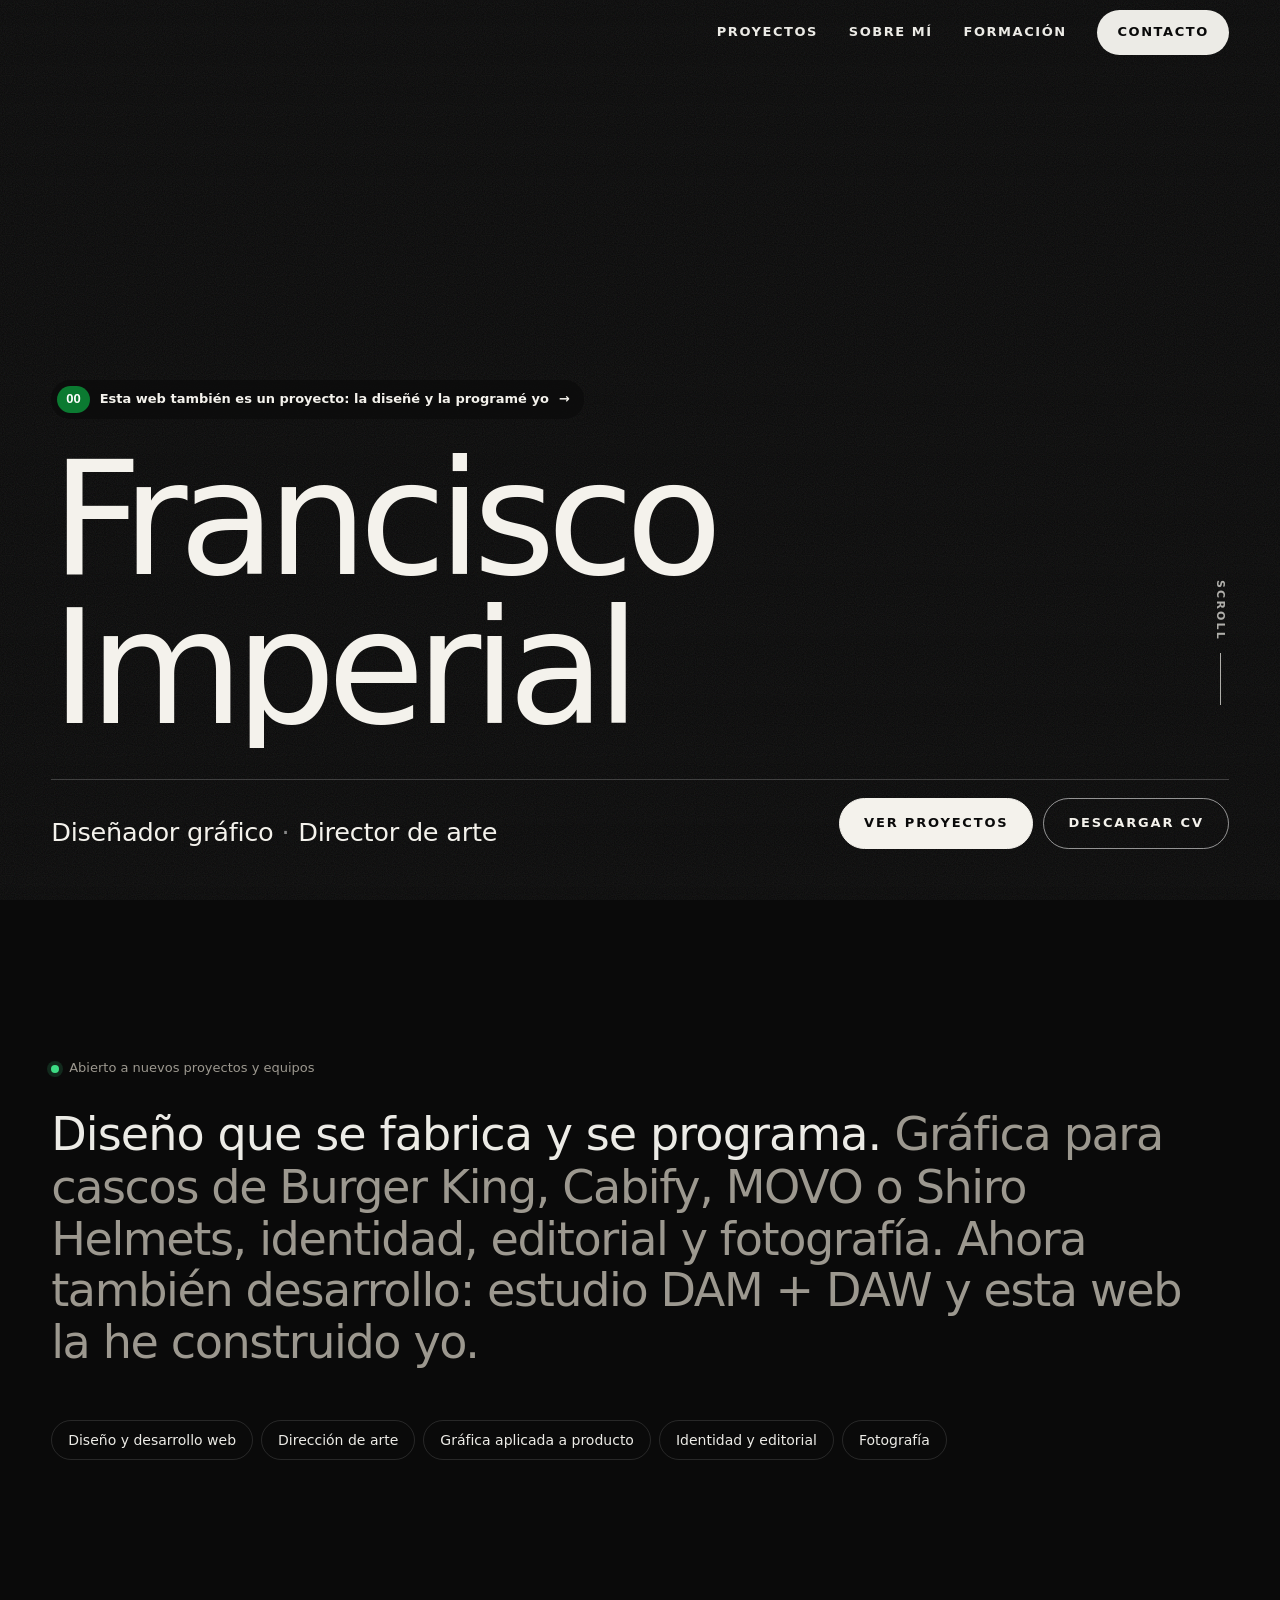
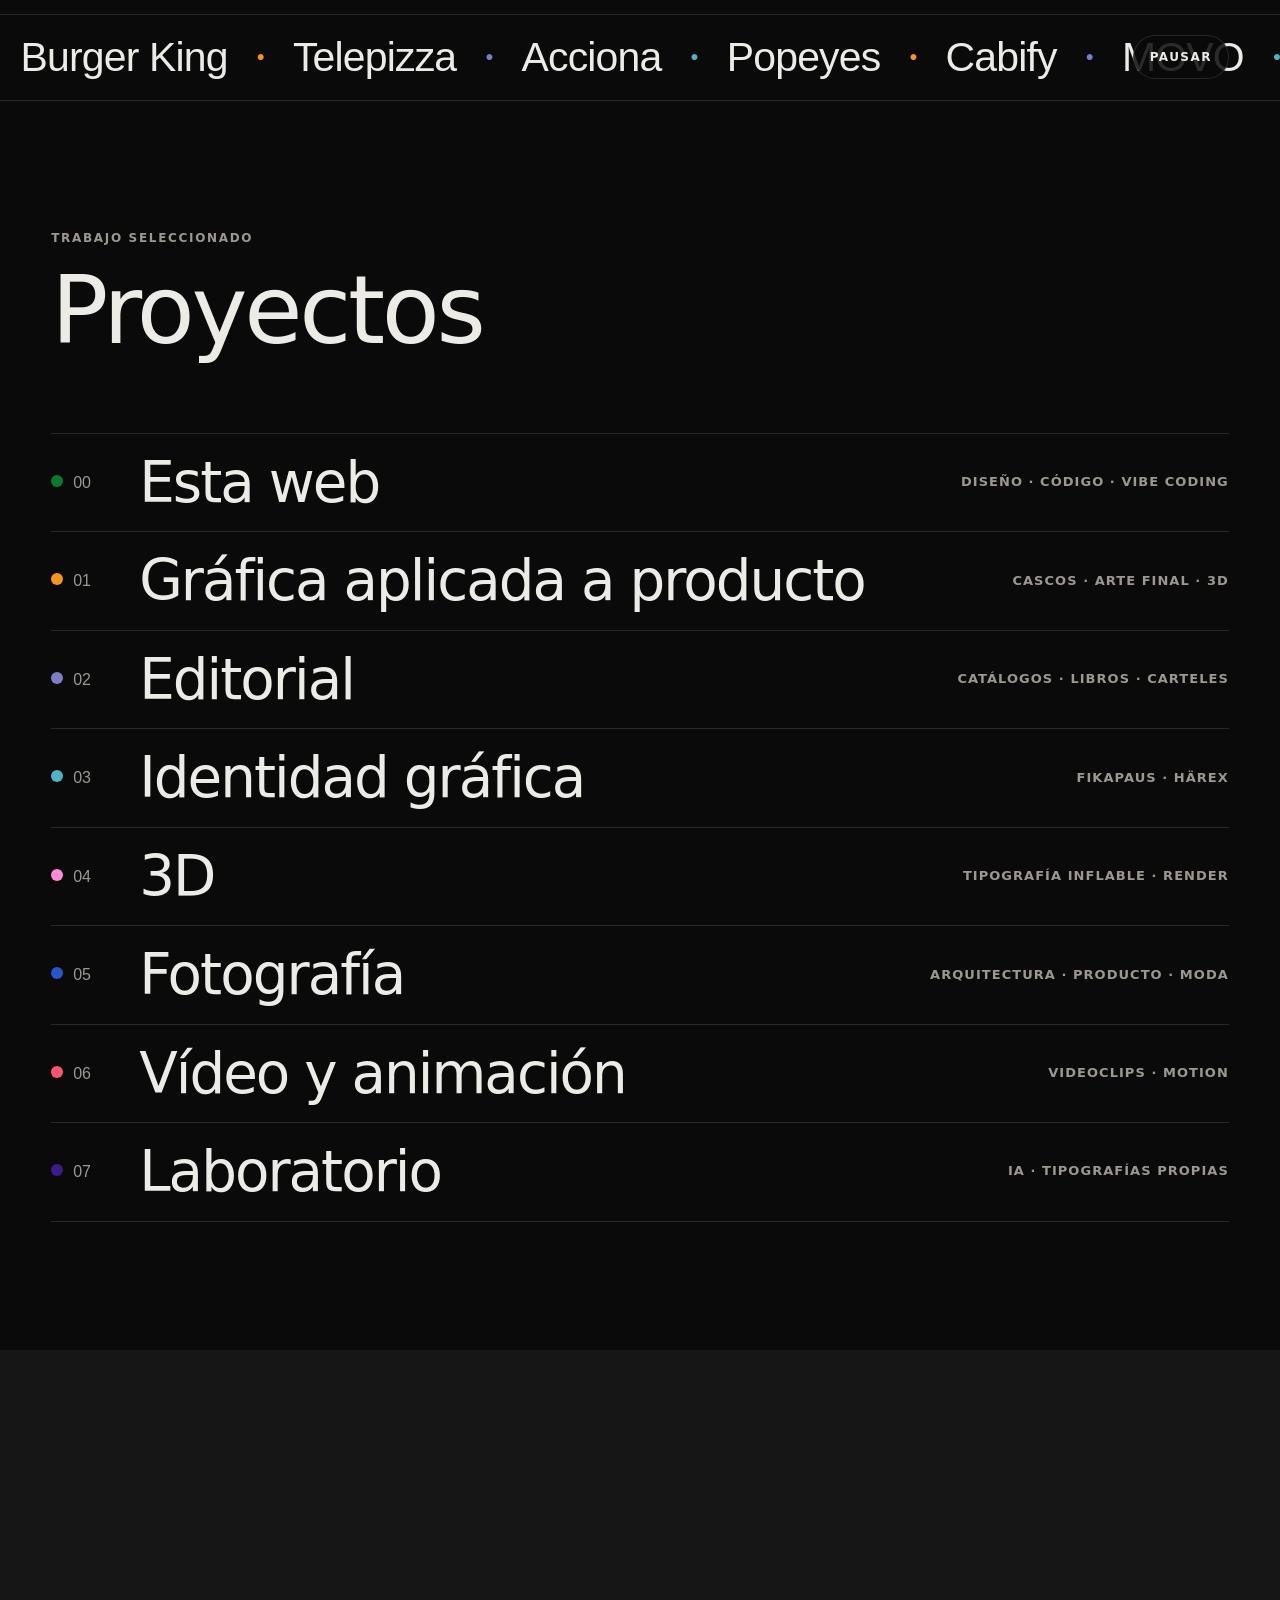
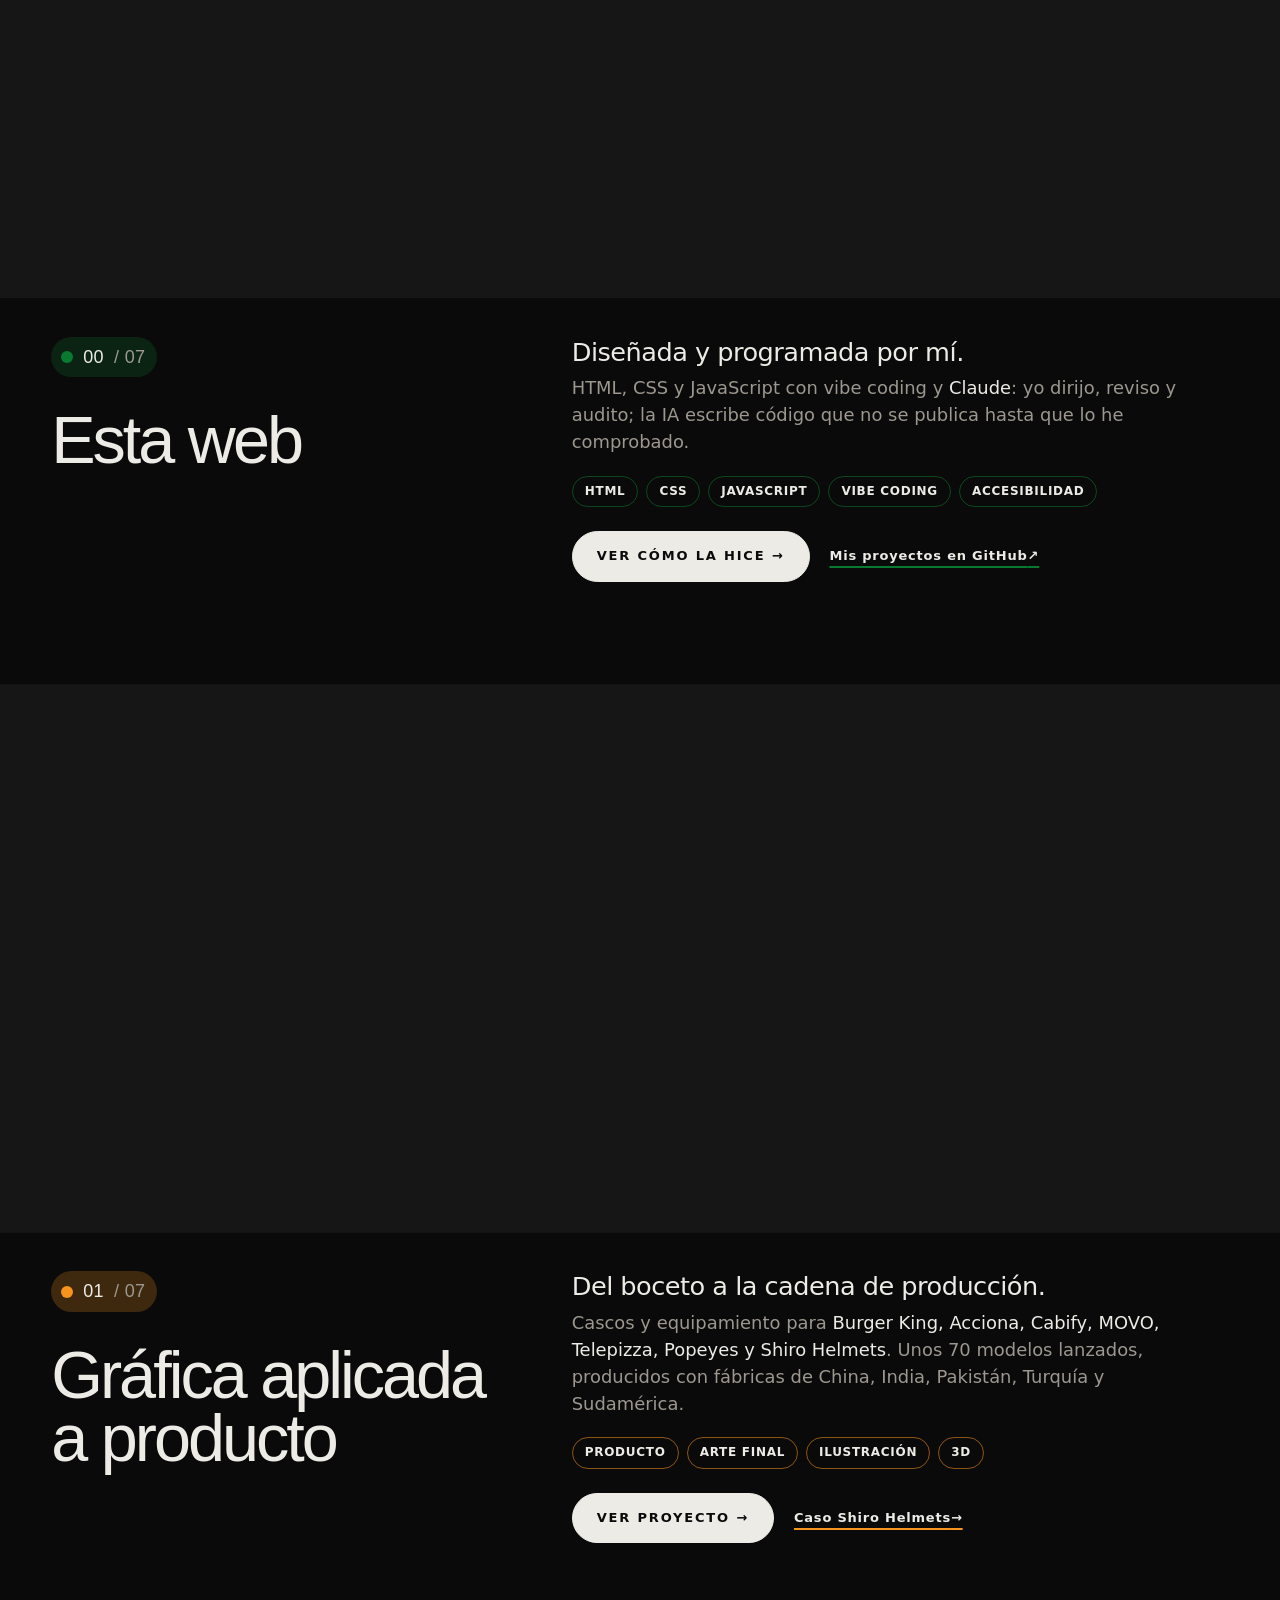
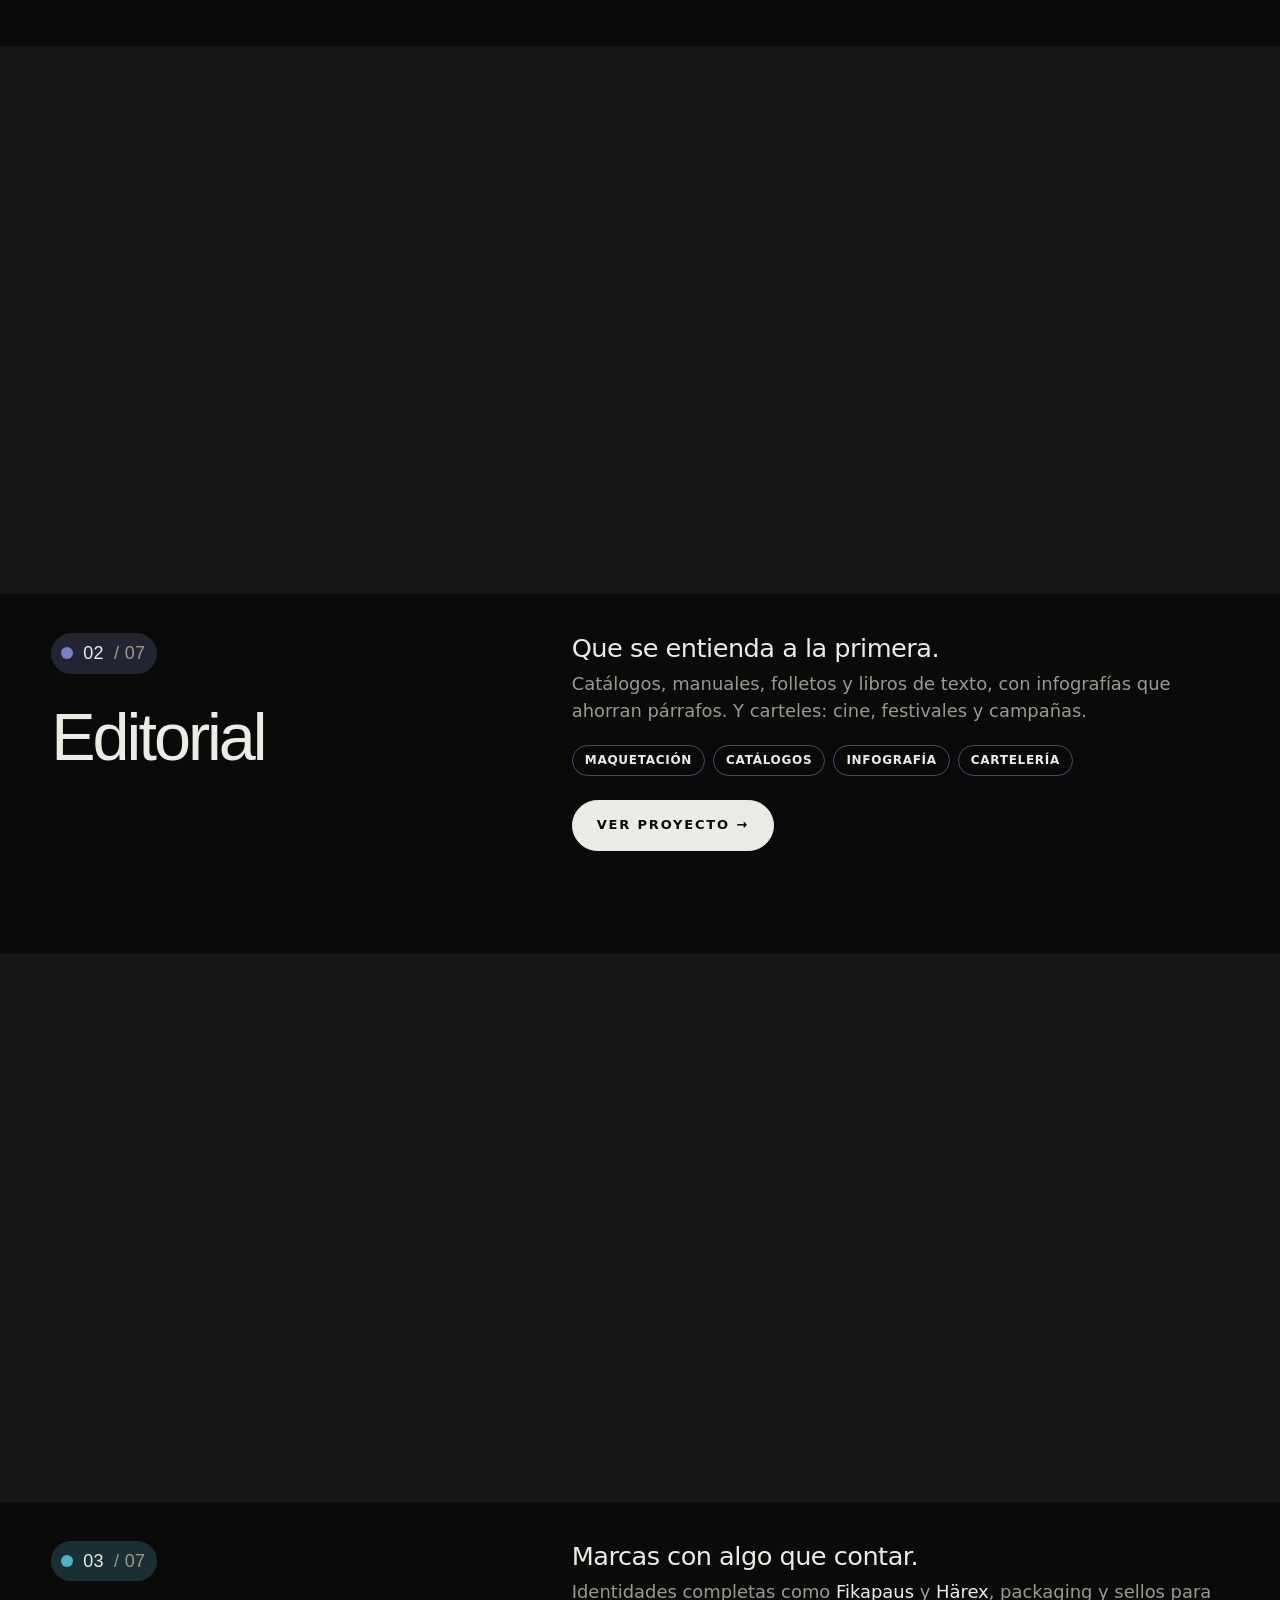
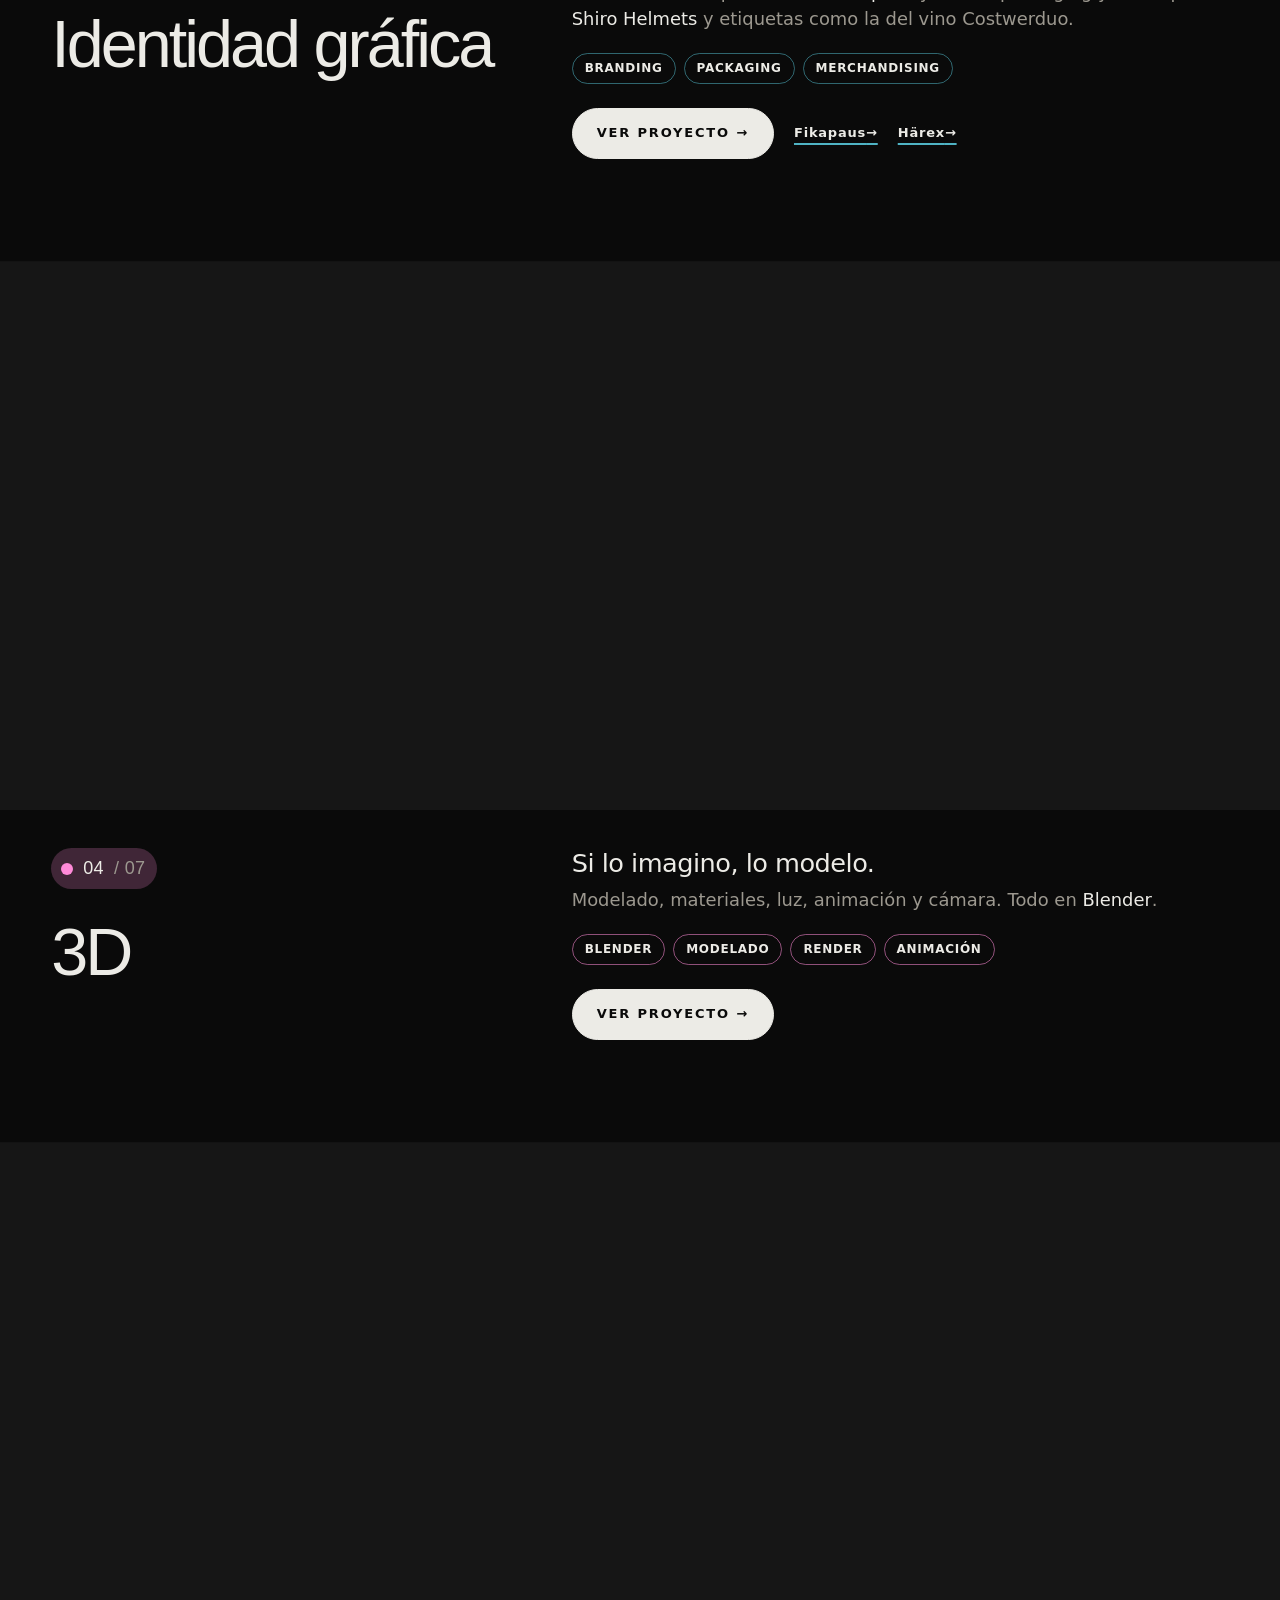
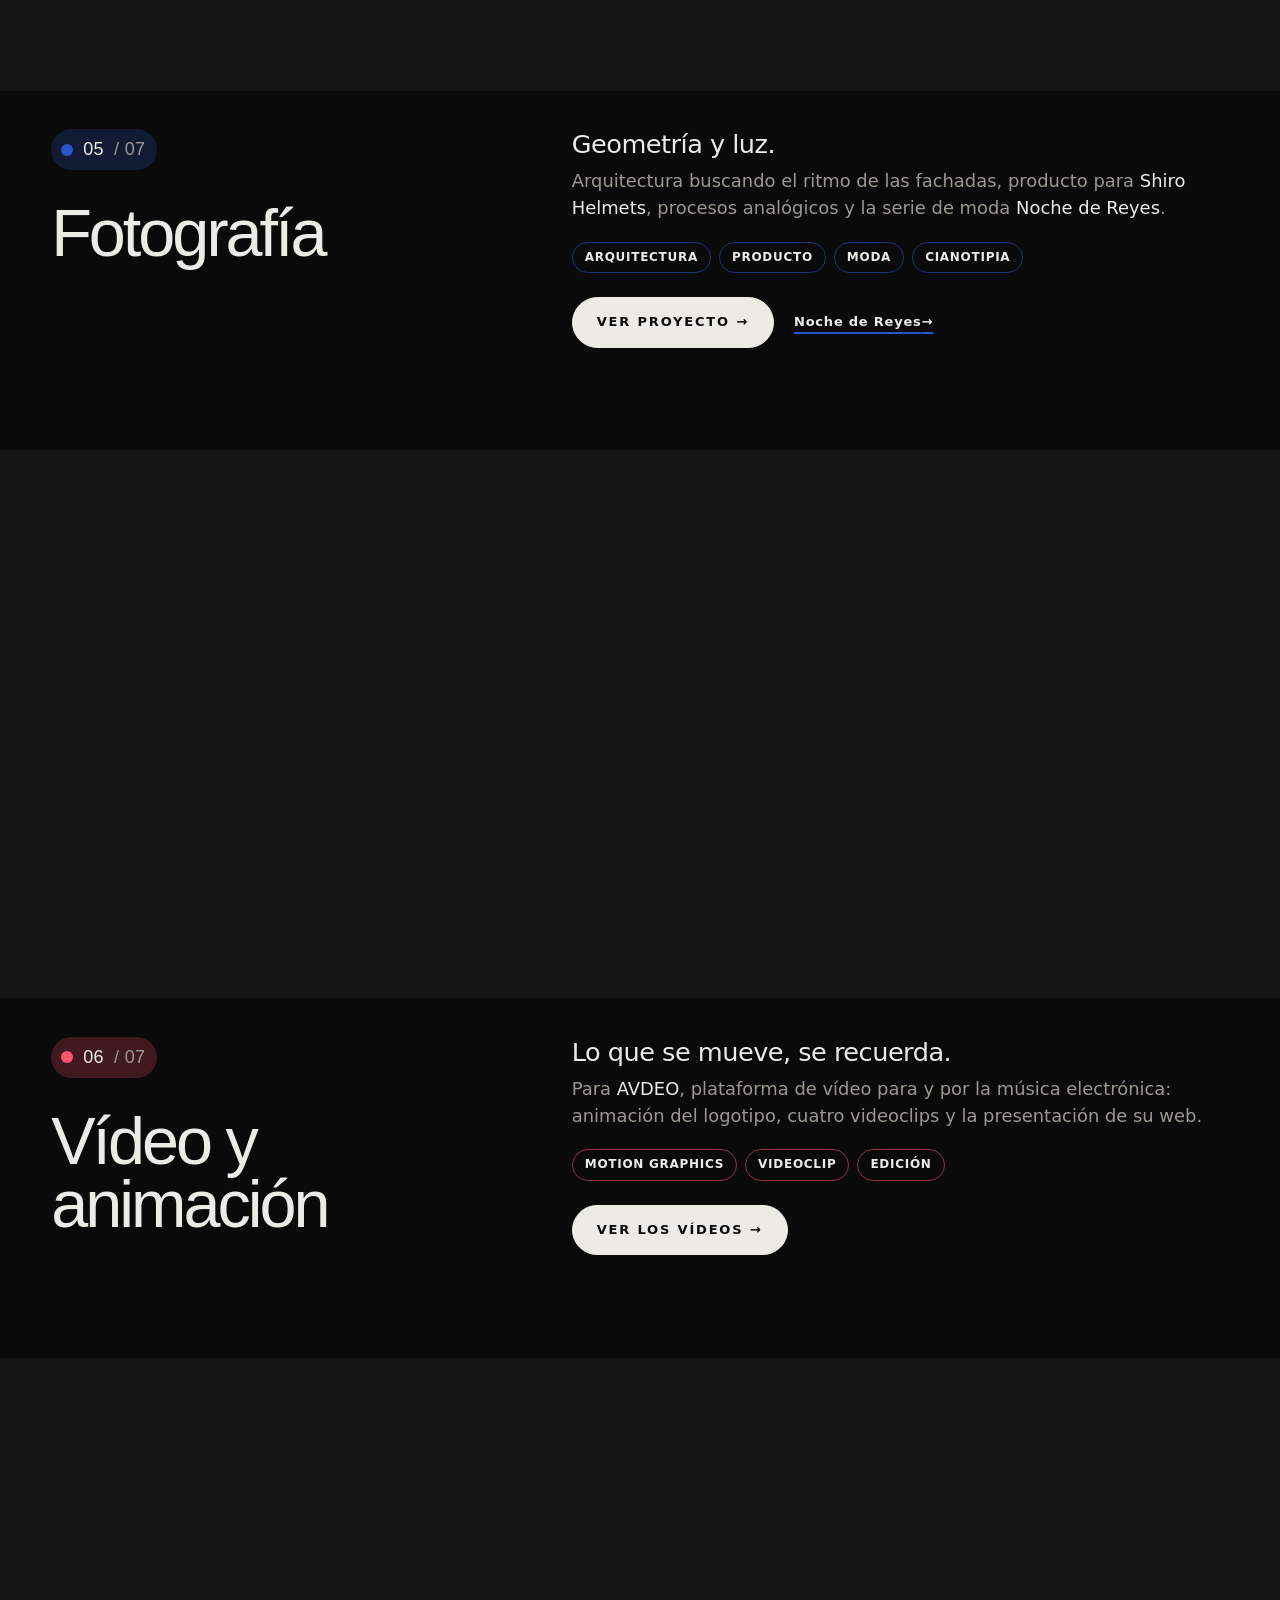
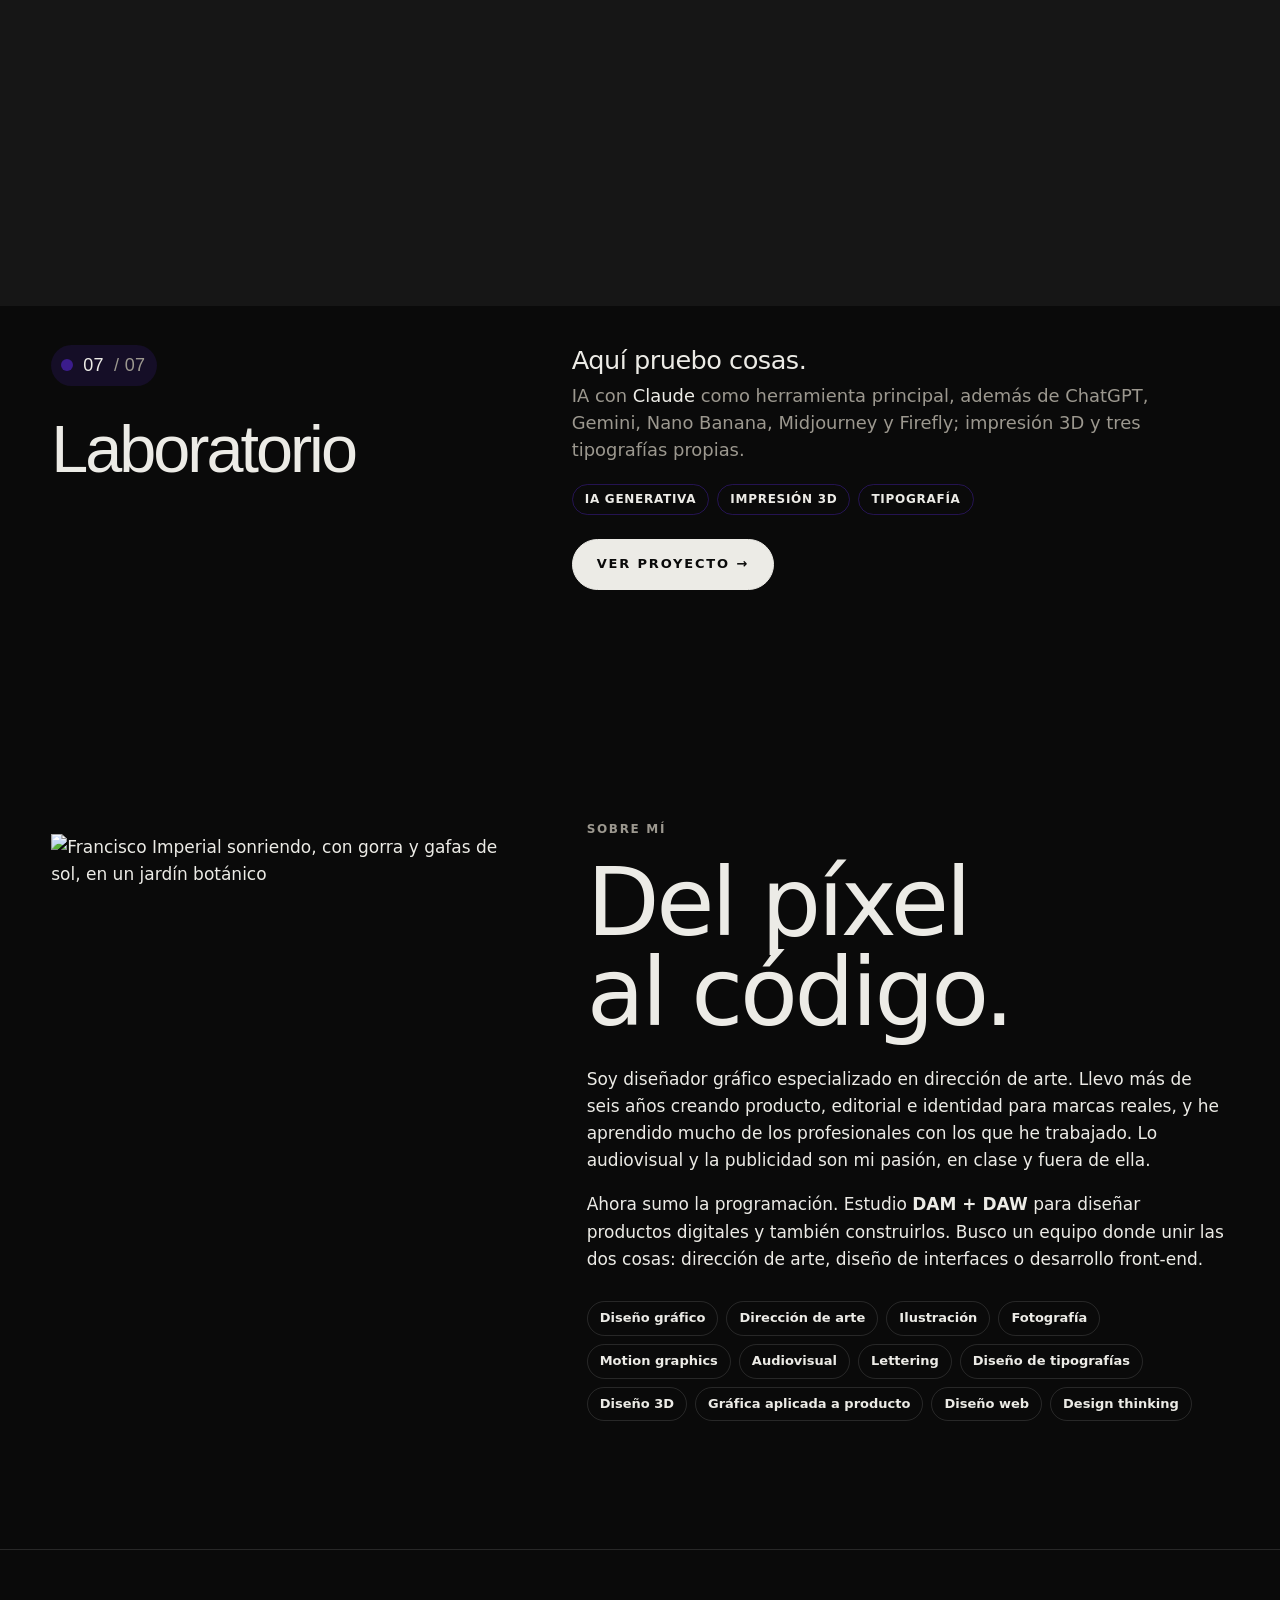
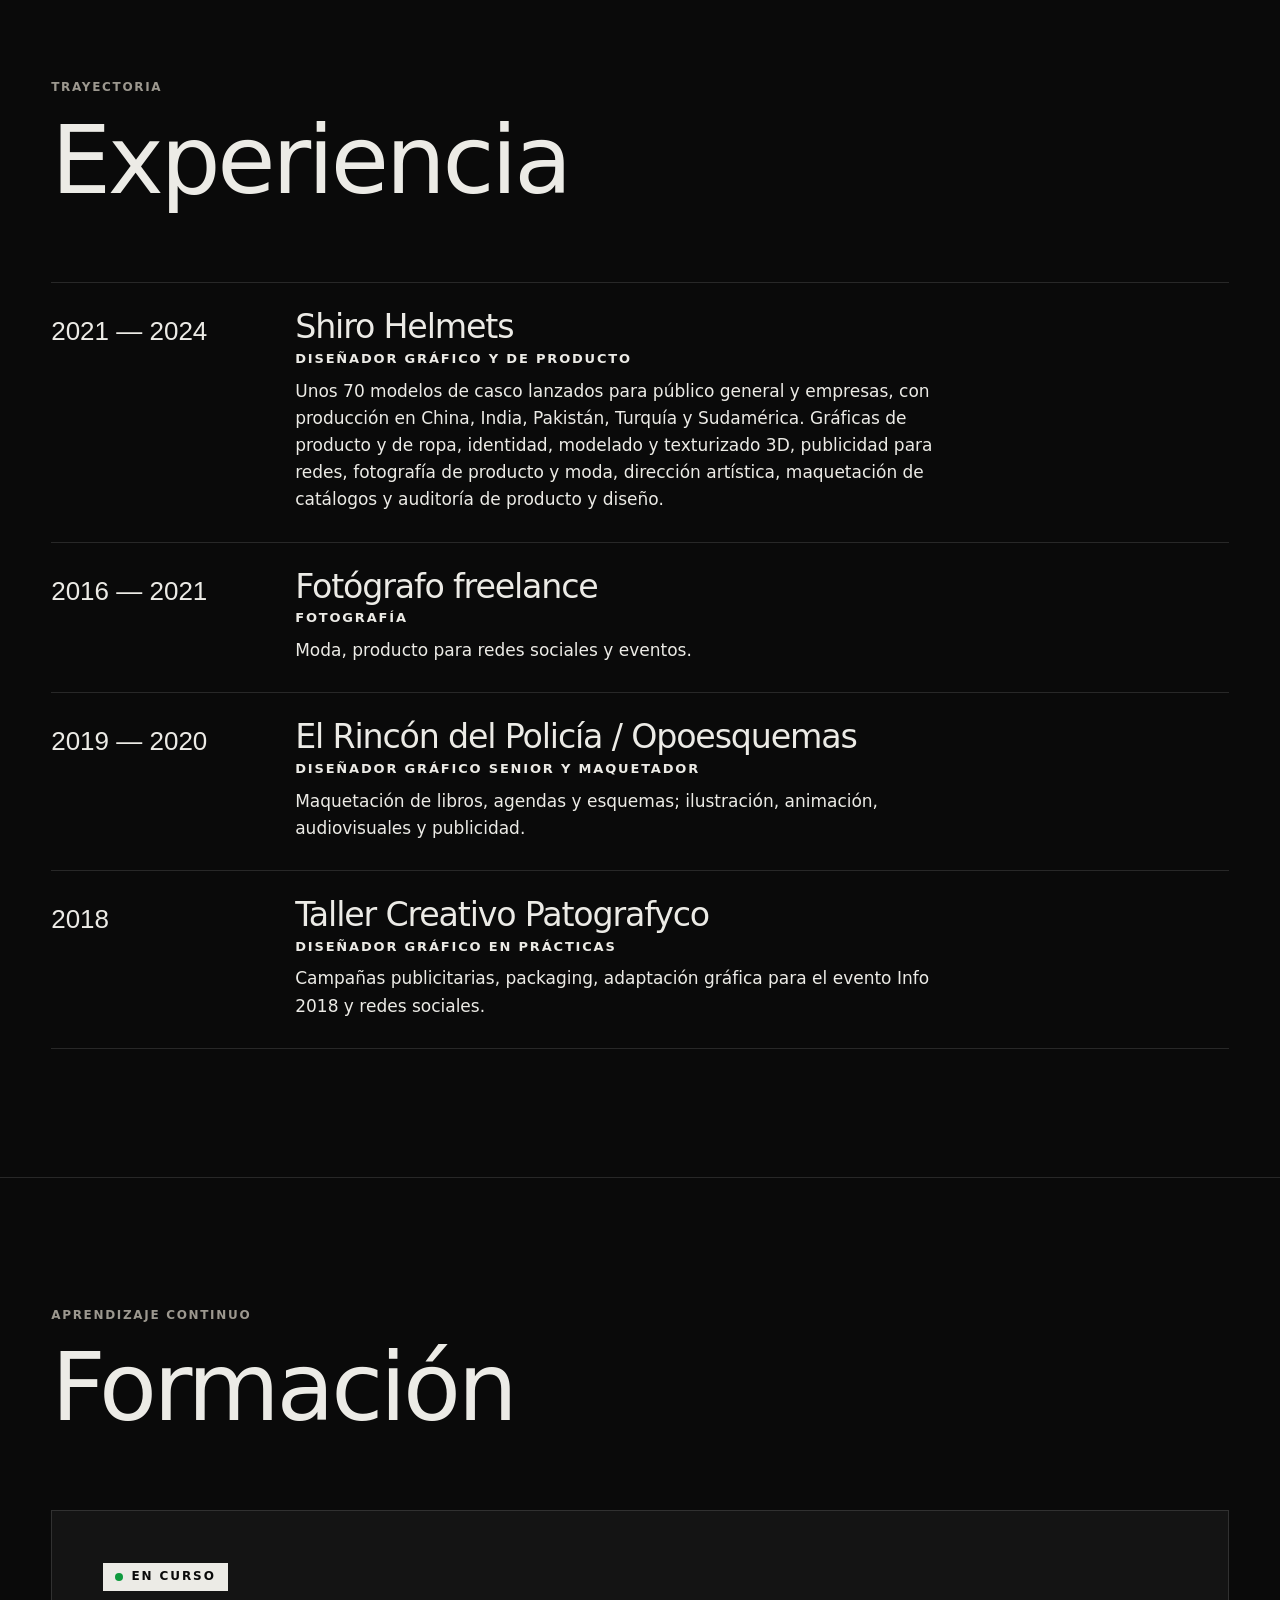
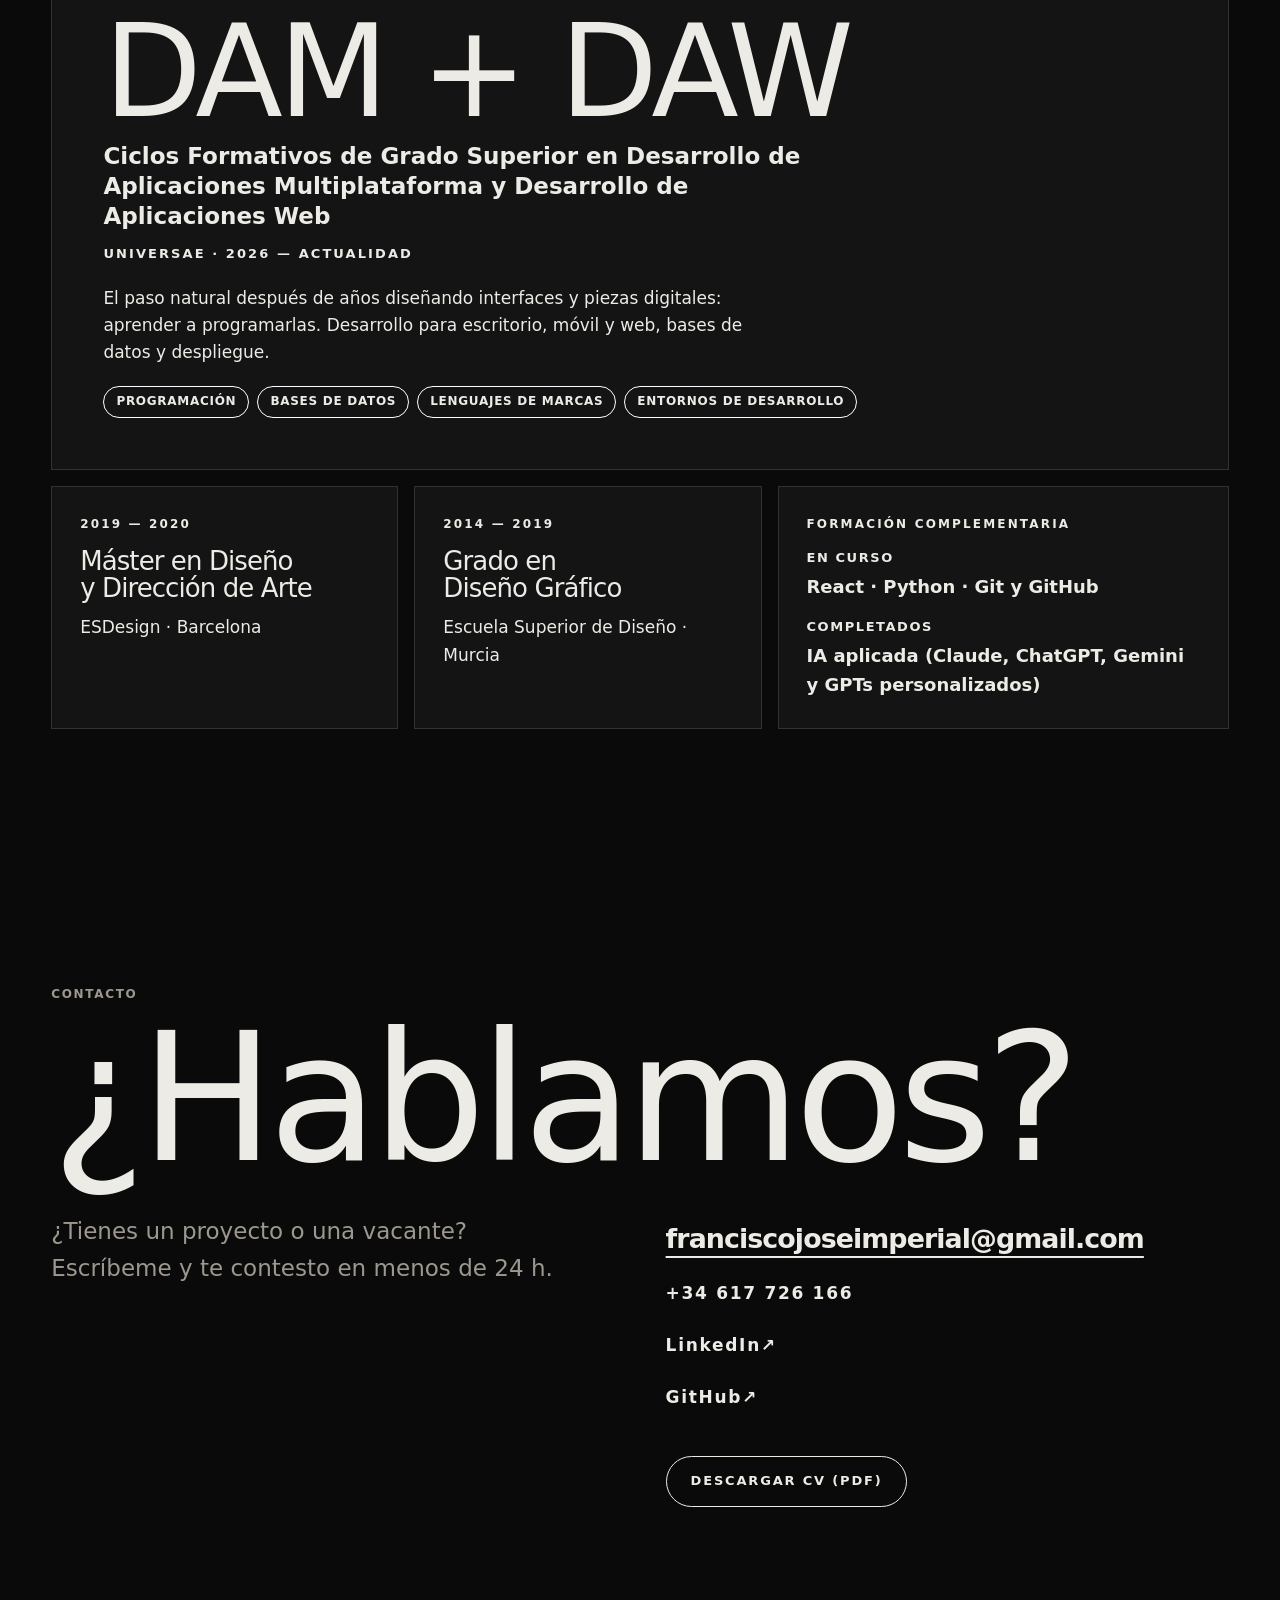
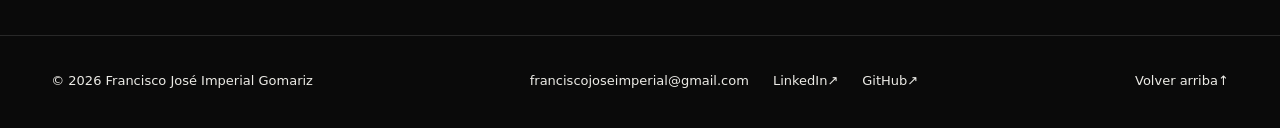
==== commit 79376801: "Añade el acceso a mi GitHub en Contacto, el pie y el proyecto 00 Co-Authored-By: Claude Opus 5.5 <no" ====
--- a/index.html
+++ b/index.html
@@ -134,7 +134,7 @@
           <div class="chapter__text">
             <p><strong class="hook">Diseñada y programada por mí.</strong> HTML, CSS y JavaScript con vibe coding y <strong>Claude</strong>: yo dirijo, reviso y audito; la IA escribe código que no se publica hasta que lo he comprobado.</p>
             <ul class="tags"><li>HTML</li><li>CSS</li><li>JavaScript</li><li>Vibe coding</li><li>Accesibilidad</li></ul>
-            <div class="chapter__links"><a class="btn chapter__cta" href="como-hice-esta-web.html">Ver cómo la hice <span aria-hidden="true">→</span></a></div>
+            <div class="chapter__links"><a class="btn chapter__cta" href="como-hice-esta-web.html">Ver cómo la hice <span aria-hidden="true">→</span></a><a class="chapter__more" href="https://github.com/FranImperial" target="_blank" rel="noopener noreferrer">Mis proyectos en GitHub <span aria-hidden="true">↗</span><span class="visually-hidden"> (se abre en otra pestaña)</span></a></div>
           </div>
         </div>
       </article>
@@ -358,6 +358,7 @@
           <a class="contact__mail" href="mailto:franciscojoseimperial@gmail.com">franciscojoseimperial@gmail.com</a>
           <a class="contact__phone" href="tel:+34617726166">+34 617 726 166</a>
           <a class="contact__phone" href="https://www.linkedin.com/in/francisco-jos%C3%A9-imperial-gomariz-396188113/" target="_blank" rel="noopener noreferrer">LinkedIn <span aria-hidden="true">↗</span><span class="visually-hidden"> (se abre en otra pestaña)</span></a>
+          <a class="contact__phone" href="https://github.com/FranImperial" target="_blank" rel="noopener noreferrer">GitHub <span aria-hidden="true">↗</span><span class="visually-hidden"> (se abre en otra pestaña)</span></a>
           <a class="btn contact__cv" href="cv-francisco-imperial.pdf" download="CV-Francisco-Jose-Imperial-Disenador-Grafico.pdf">Descargar CV (PDF)</a>
         </div>
       </div>
@@ -366,7 +367,7 @@
 
   <footer class="footer">
     <span>© 2026 Francisco José Imperial Gomariz</span>
-    <span class="footer__links"><a class="footer__mail" href="mailto:franciscojoseimperial@gmail.com">franciscojoseimperial@gmail.com</a><a class="footer__mail" href="https://www.linkedin.com/in/francisco-jos%C3%A9-imperial-gomariz-396188113/" target="_blank" rel="noopener noreferrer">LinkedIn <span aria-hidden="true">↗</span><span class="visually-hidden"> (se abre en otra pestaña)</span></a></span>
+    <span class="footer__links"><a class="footer__mail" href="mailto:franciscojoseimperial@gmail.com">franciscojoseimperial@gmail.com</a><a class="footer__mail" href="https://www.linkedin.com/in/francisco-jos%C3%A9-imperial-gomariz-396188113/" target="_blank" rel="noopener noreferrer">LinkedIn <span aria-hidden="true">↗</span><span class="visually-hidden"> (se abre en otra pestaña)</span></a><a class="footer__mail" href="https://github.com/FranImperial" target="_blank" rel="noopener noreferrer">GitHub <span aria-hidden="true">↗</span><span class="visually-hidden"> (se abre en otra pestaña)</span></a></span>
     <a href="#inicio">Volver arriba <span aria-hidden="true">↑</span></a>
   </footer>
 
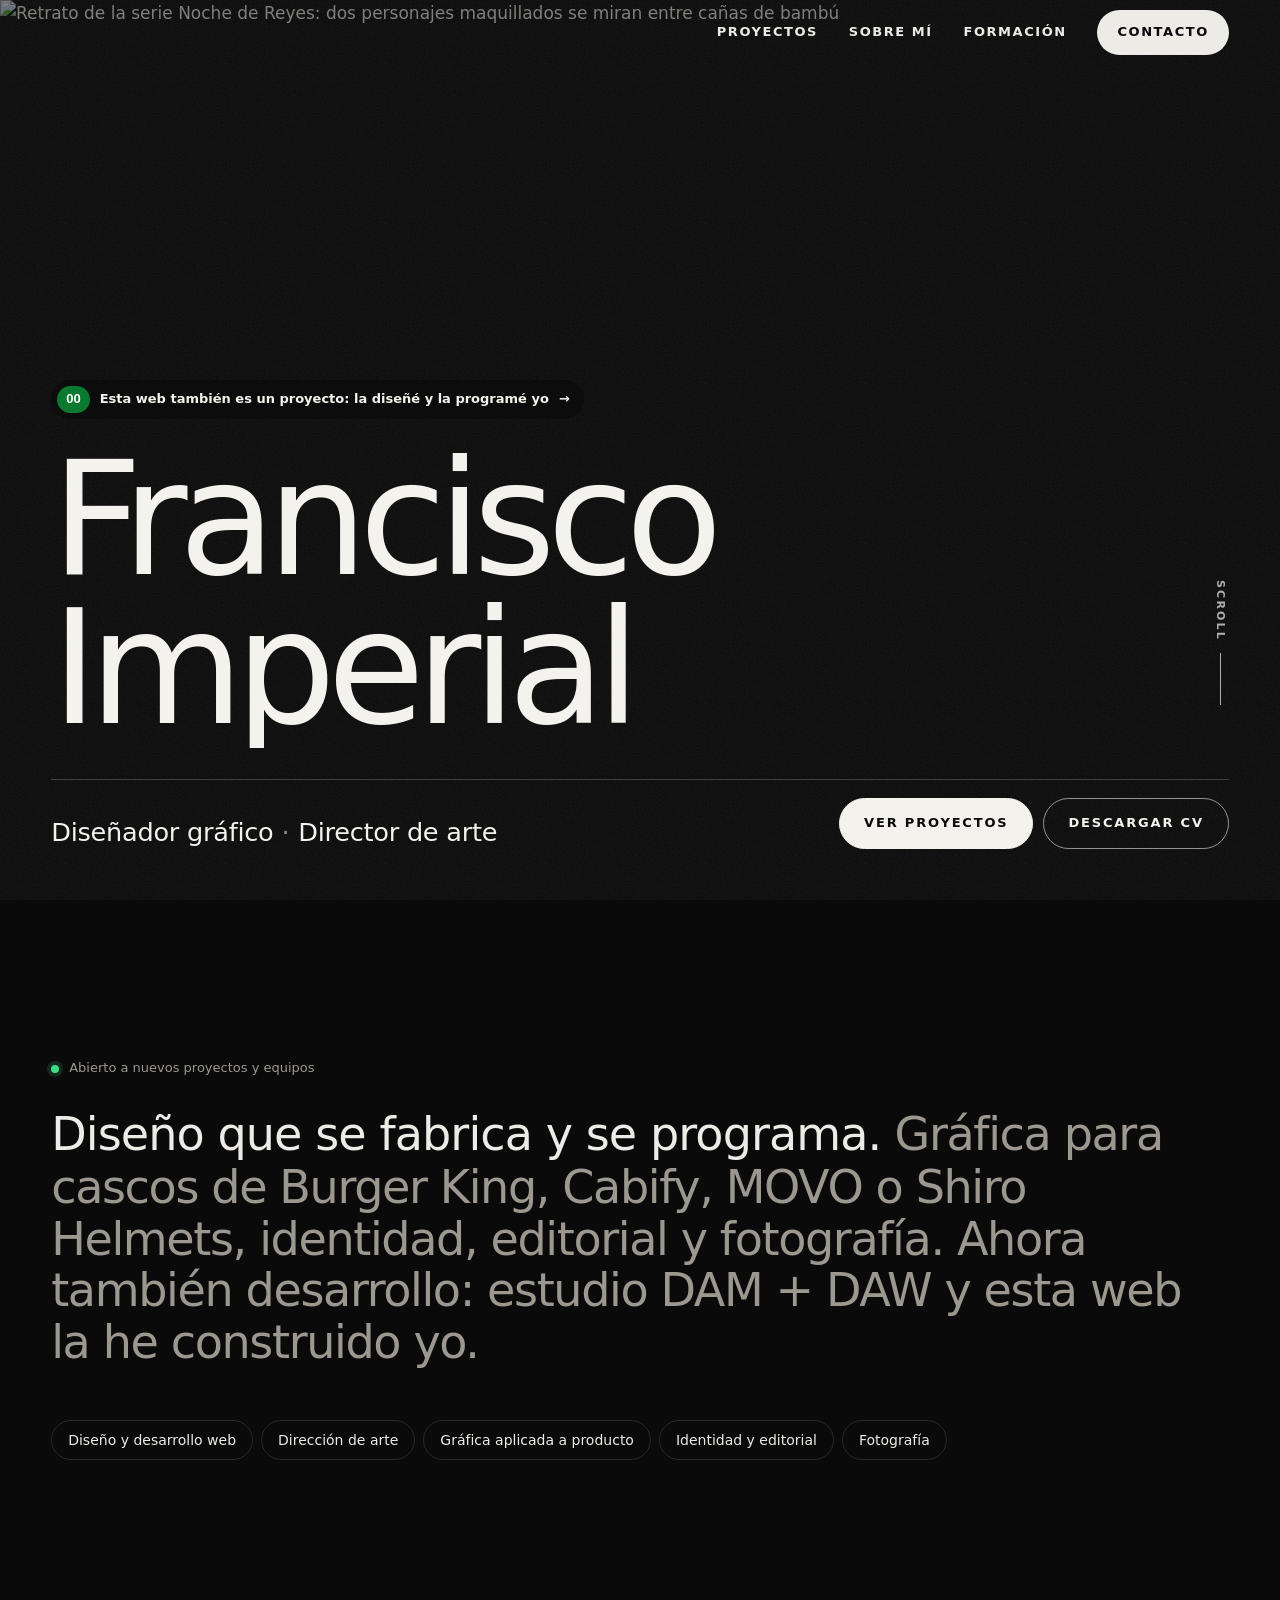
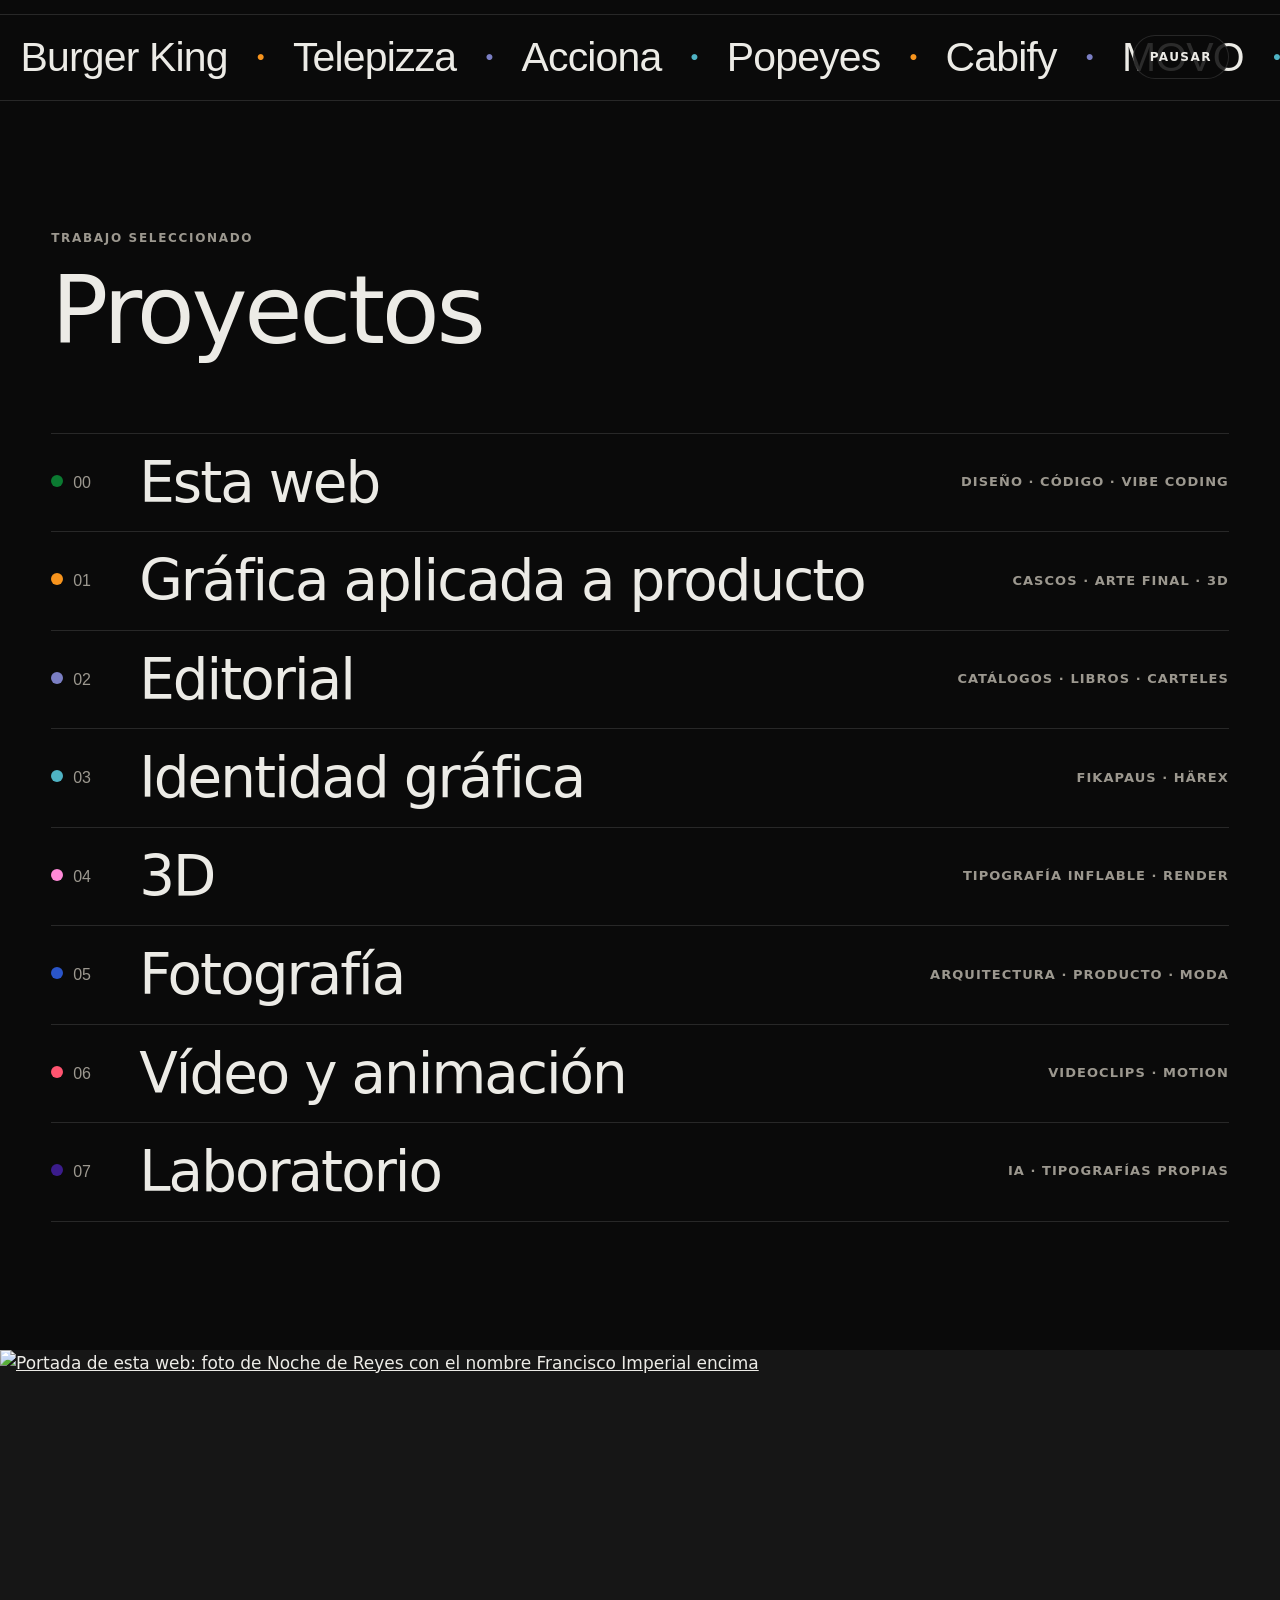
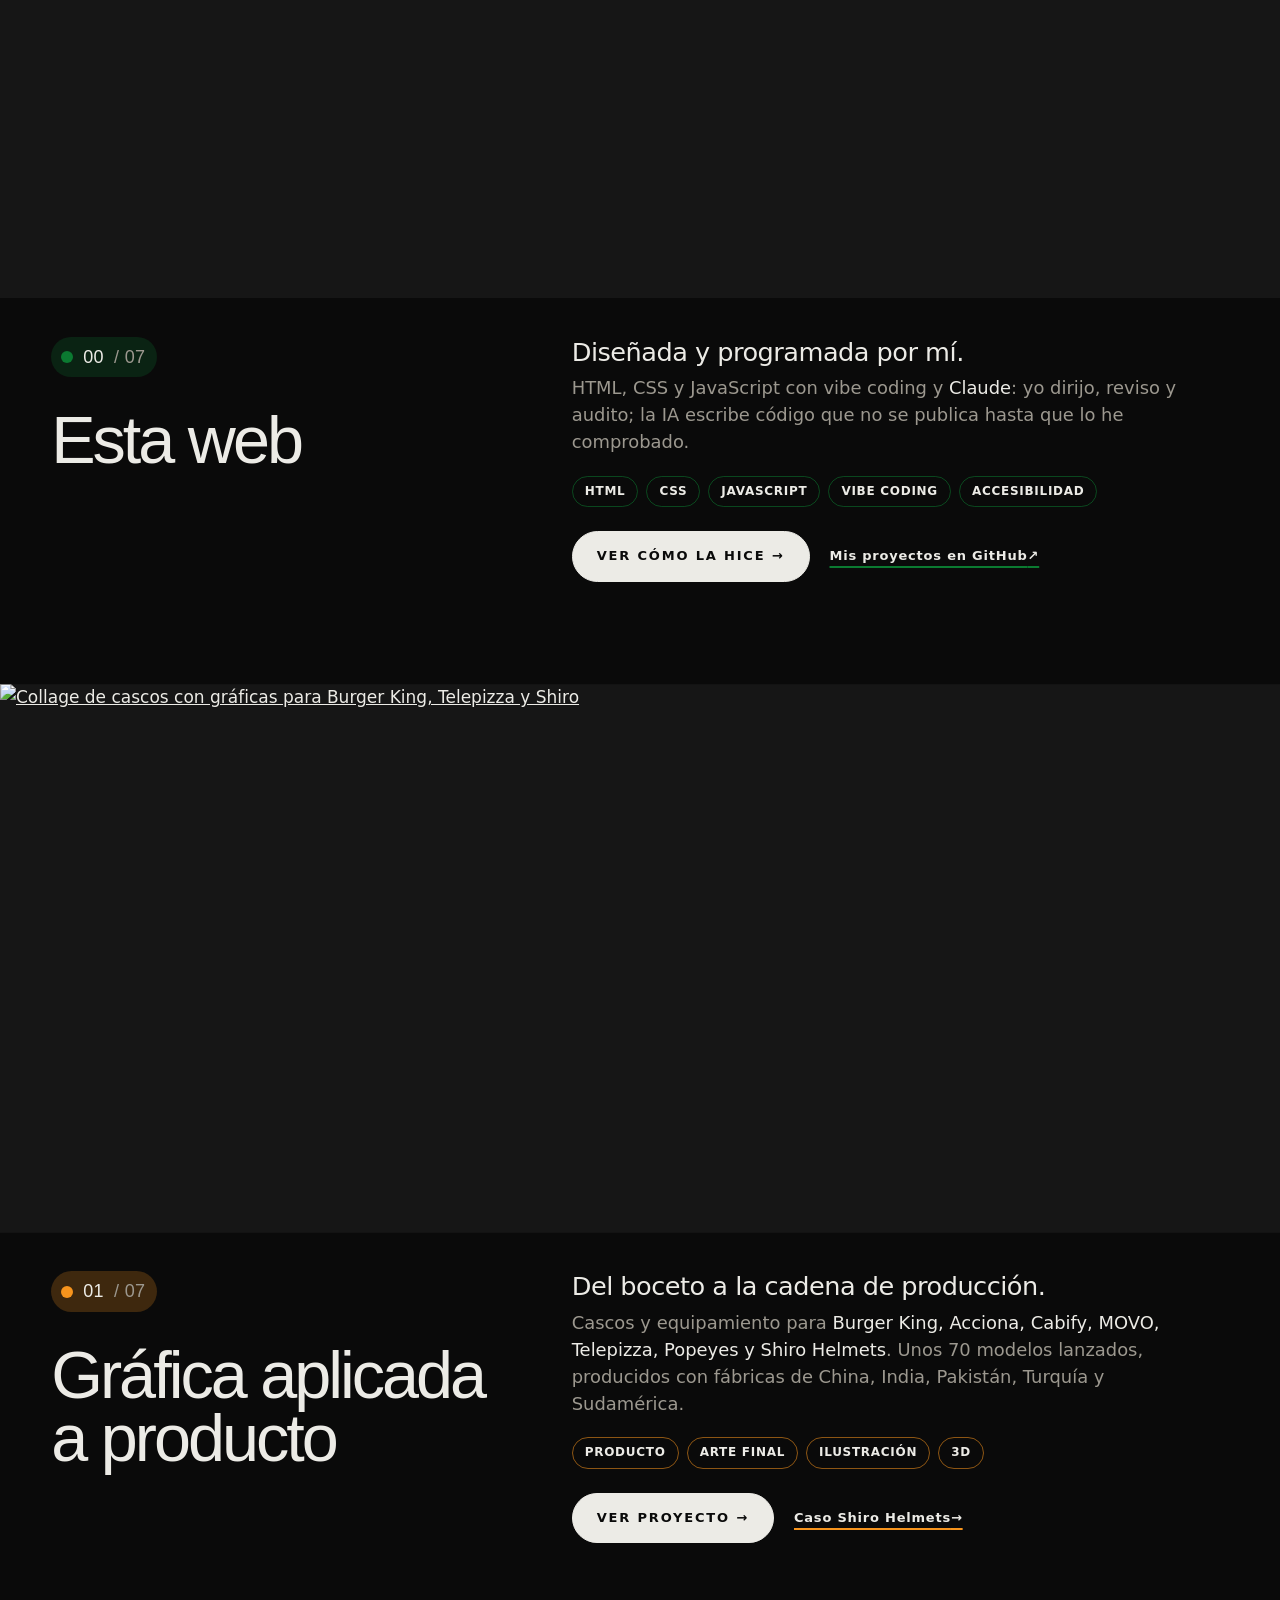
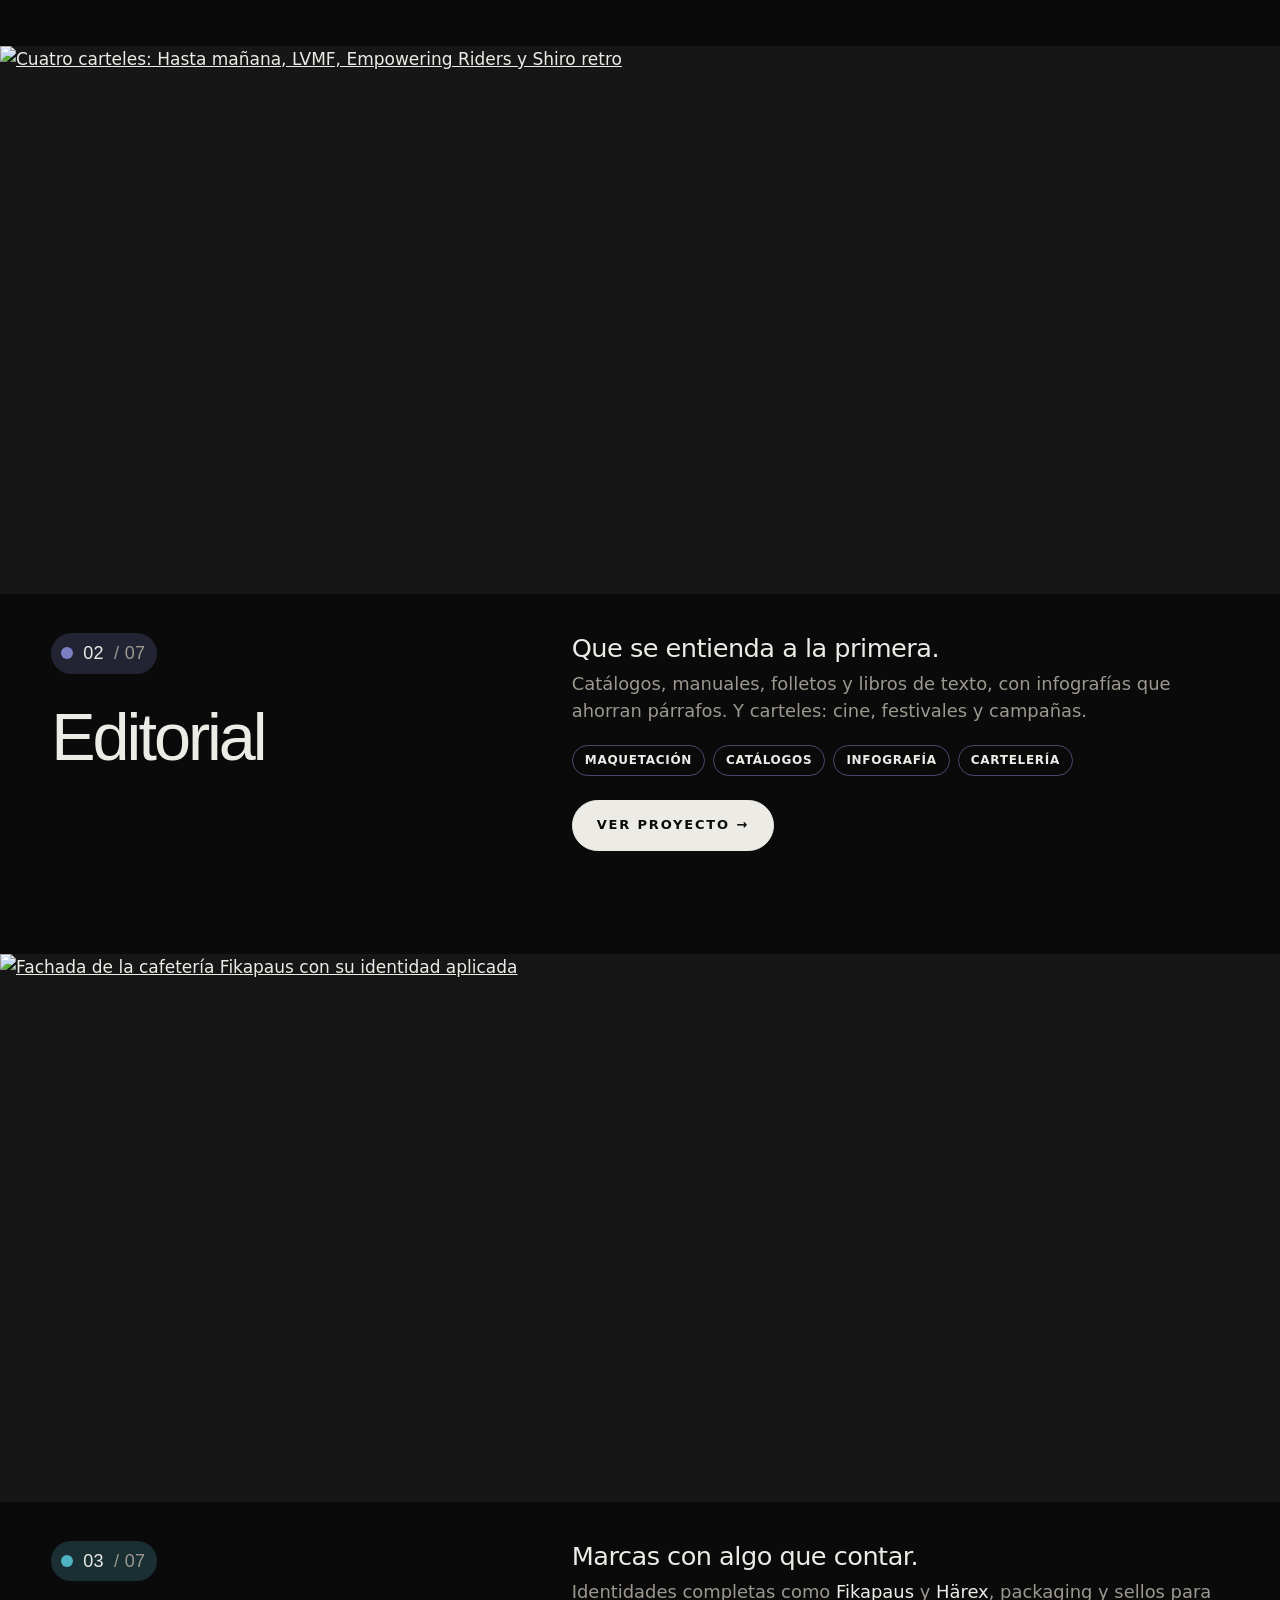
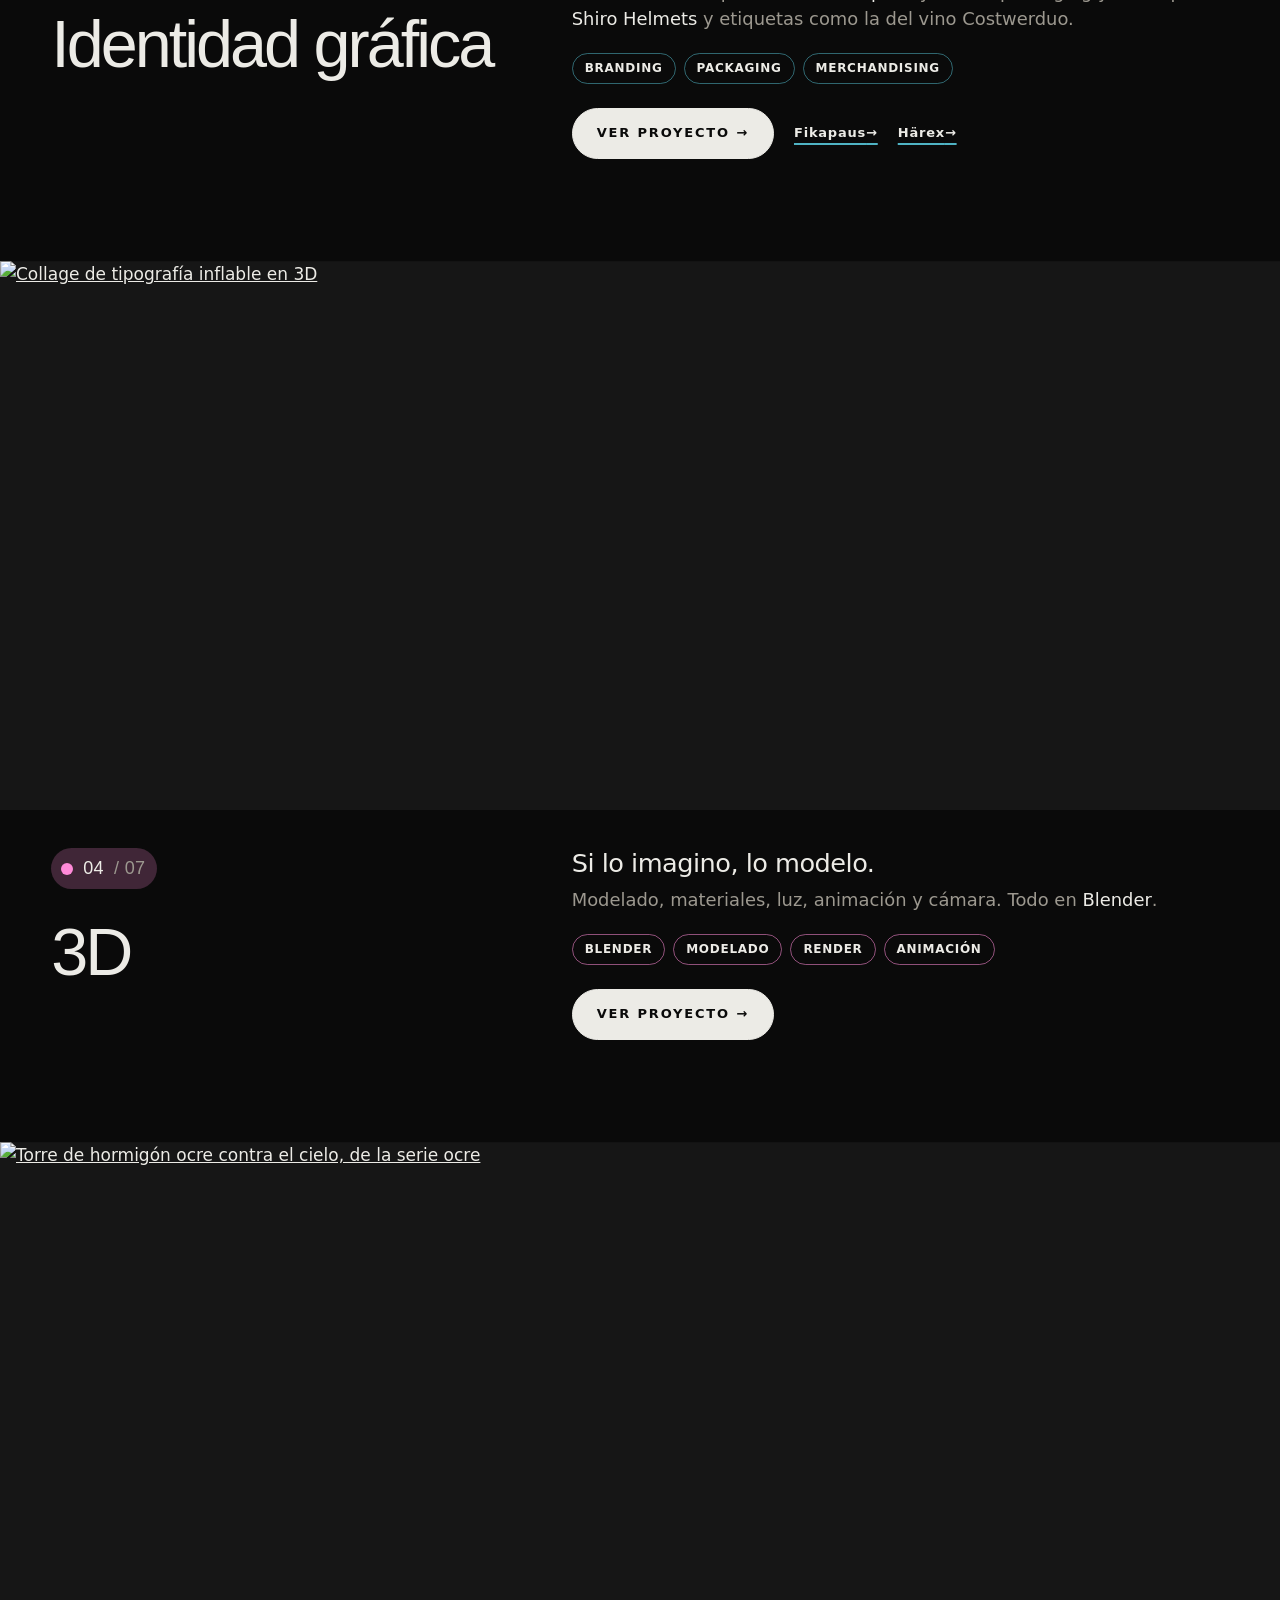
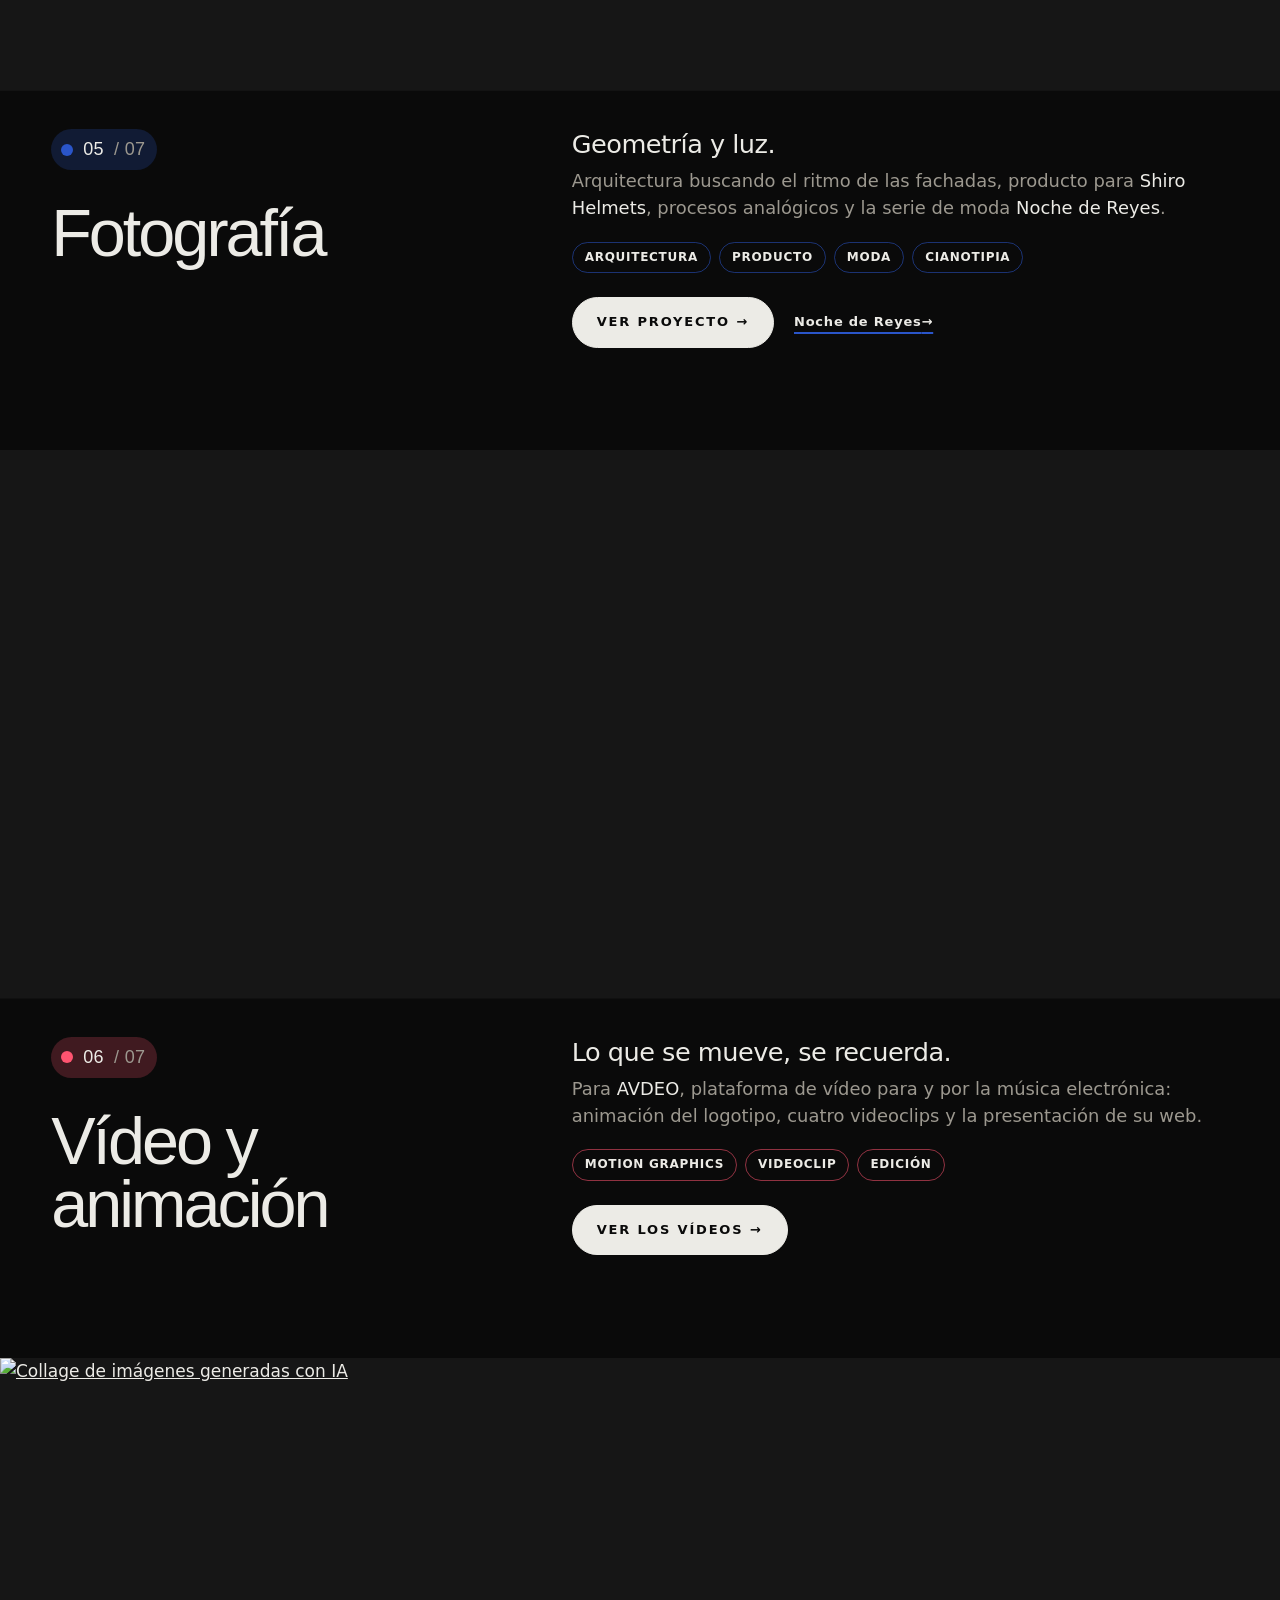
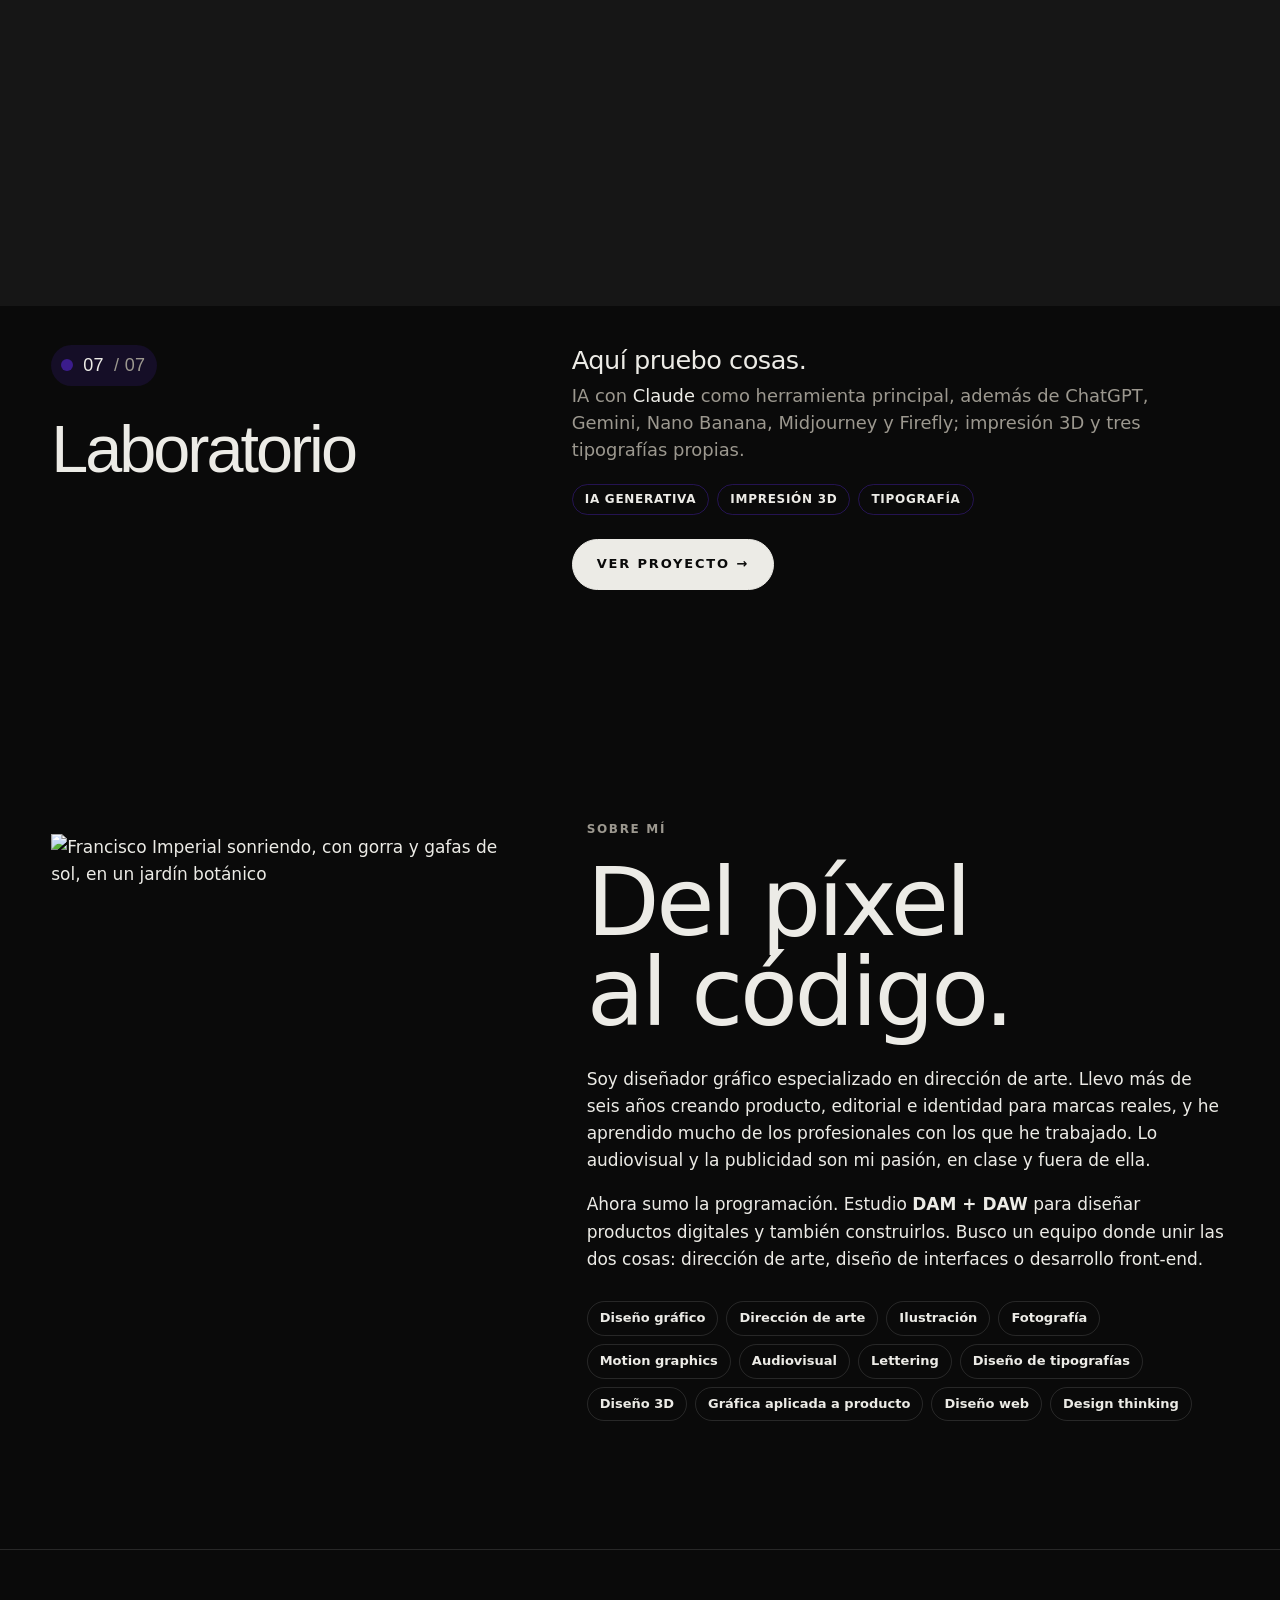
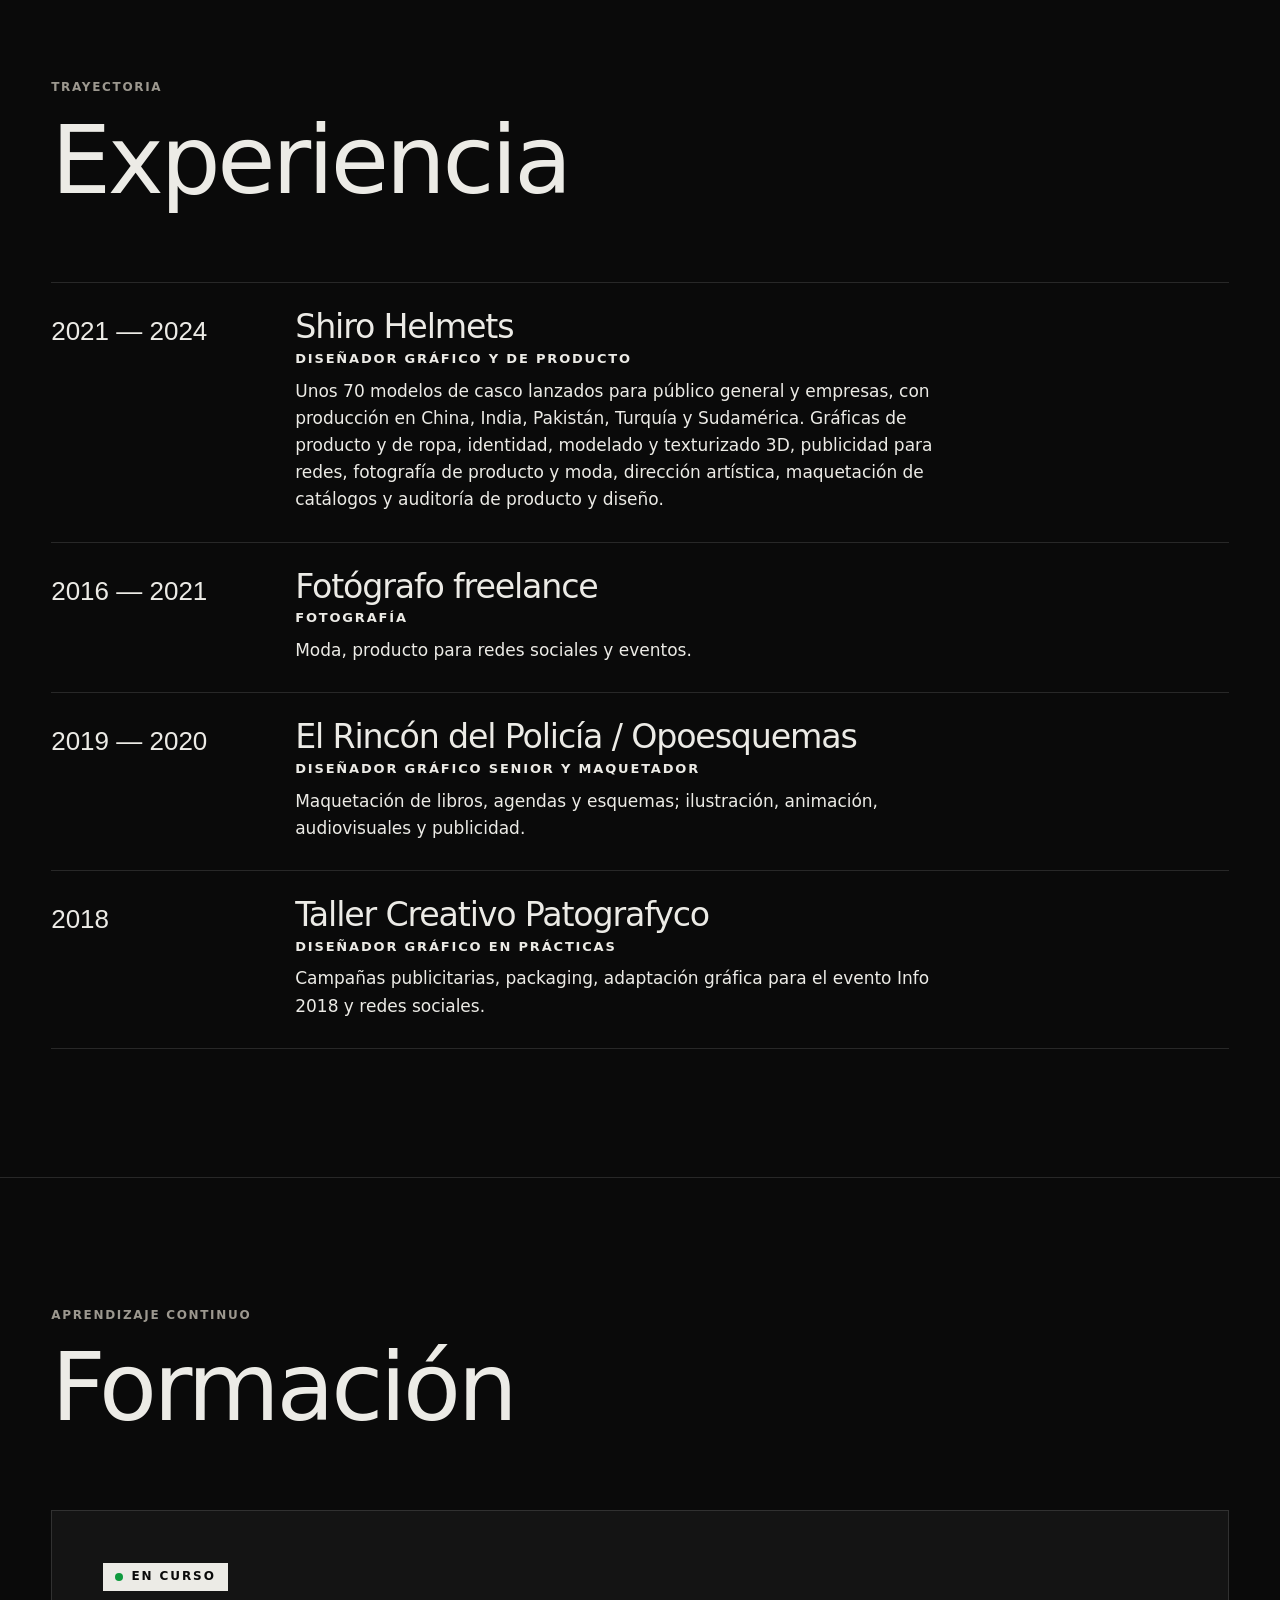
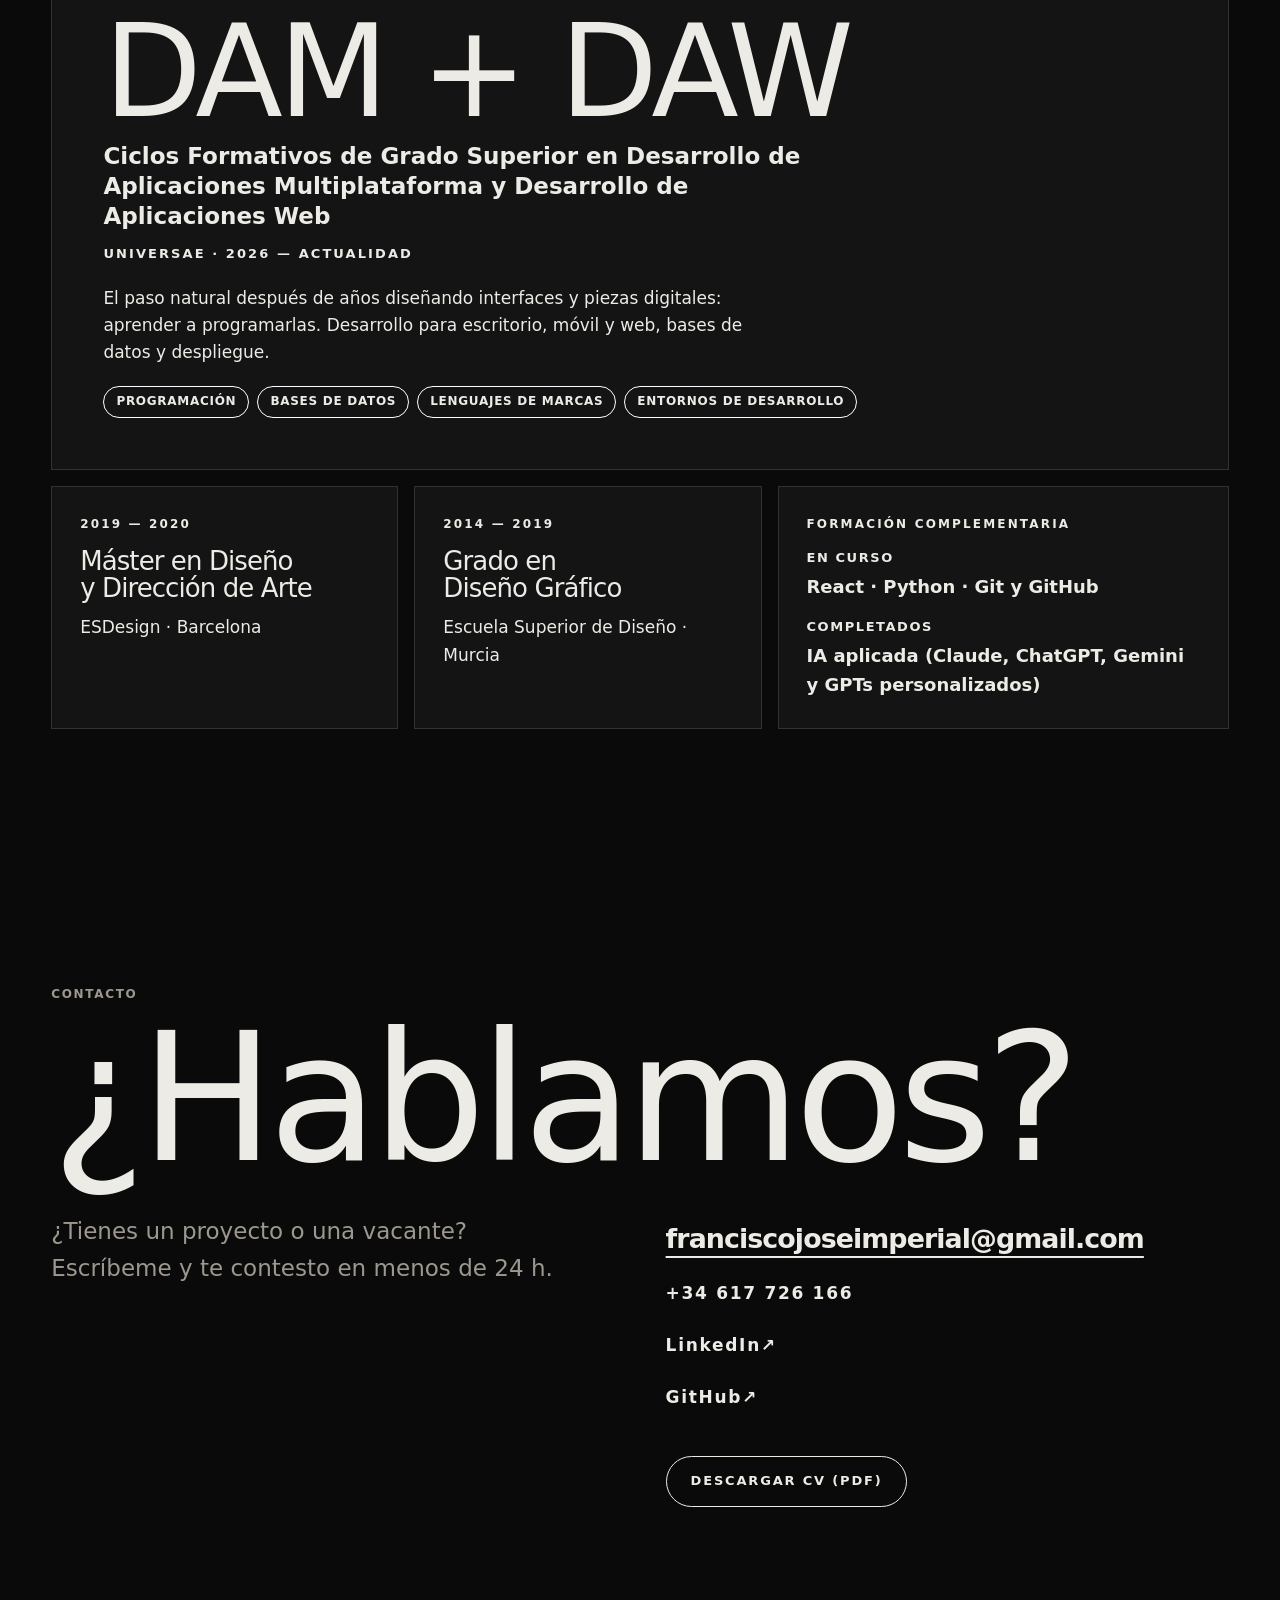
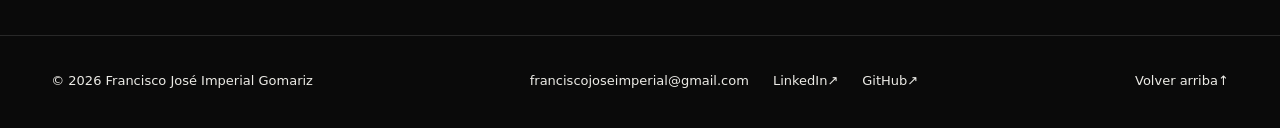
==== commit 1773d7aa: "Actualiza el favicon a la paleta oscura Co-Authored-By: Claude Opus 5.5 <noreply@anthropic.com>" ====
--- a/index.html
+++ b/index.html
@@ -10,8 +10,8 @@
   <meta name="referrer" content="strict-origin-when-cross-origin">
   <meta name="robots" content="noimageindex">
   <link rel="canonical" href="https://franciscoimperial.com/">
-  <link rel="icon" type="image/png" sizes="32x32" href="favicon-32.png">
-  <link rel="apple-touch-icon" href="apple-touch-icon.png">
+  <link rel="icon" type="image/png" sizes="32x32" href="favicon-32.png?v=2">
+  <link rel="apple-touch-icon" href="apple-touch-icon.png?v=2">
   <meta name="theme-color" content="#0a0a0a">
   <meta property="og:type" content="website">
   <meta property="og:locale" content="es_ES">
